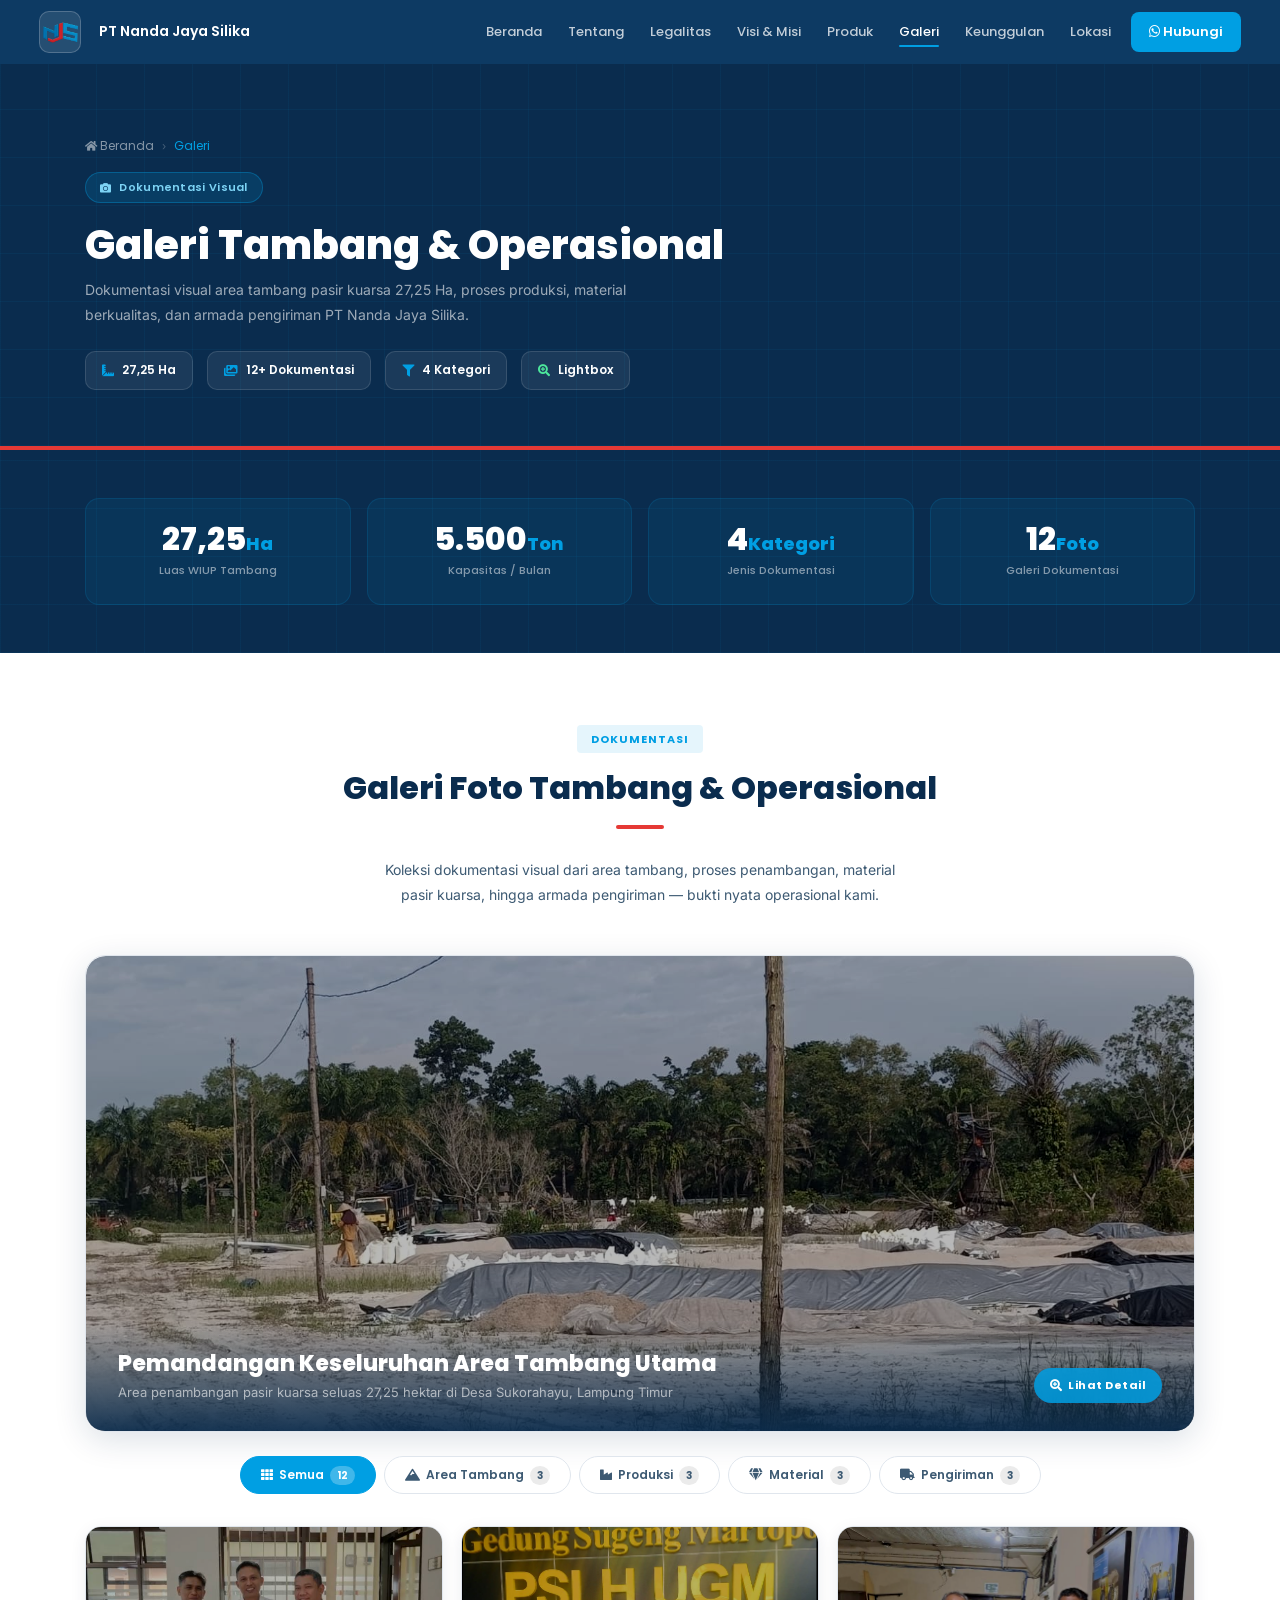
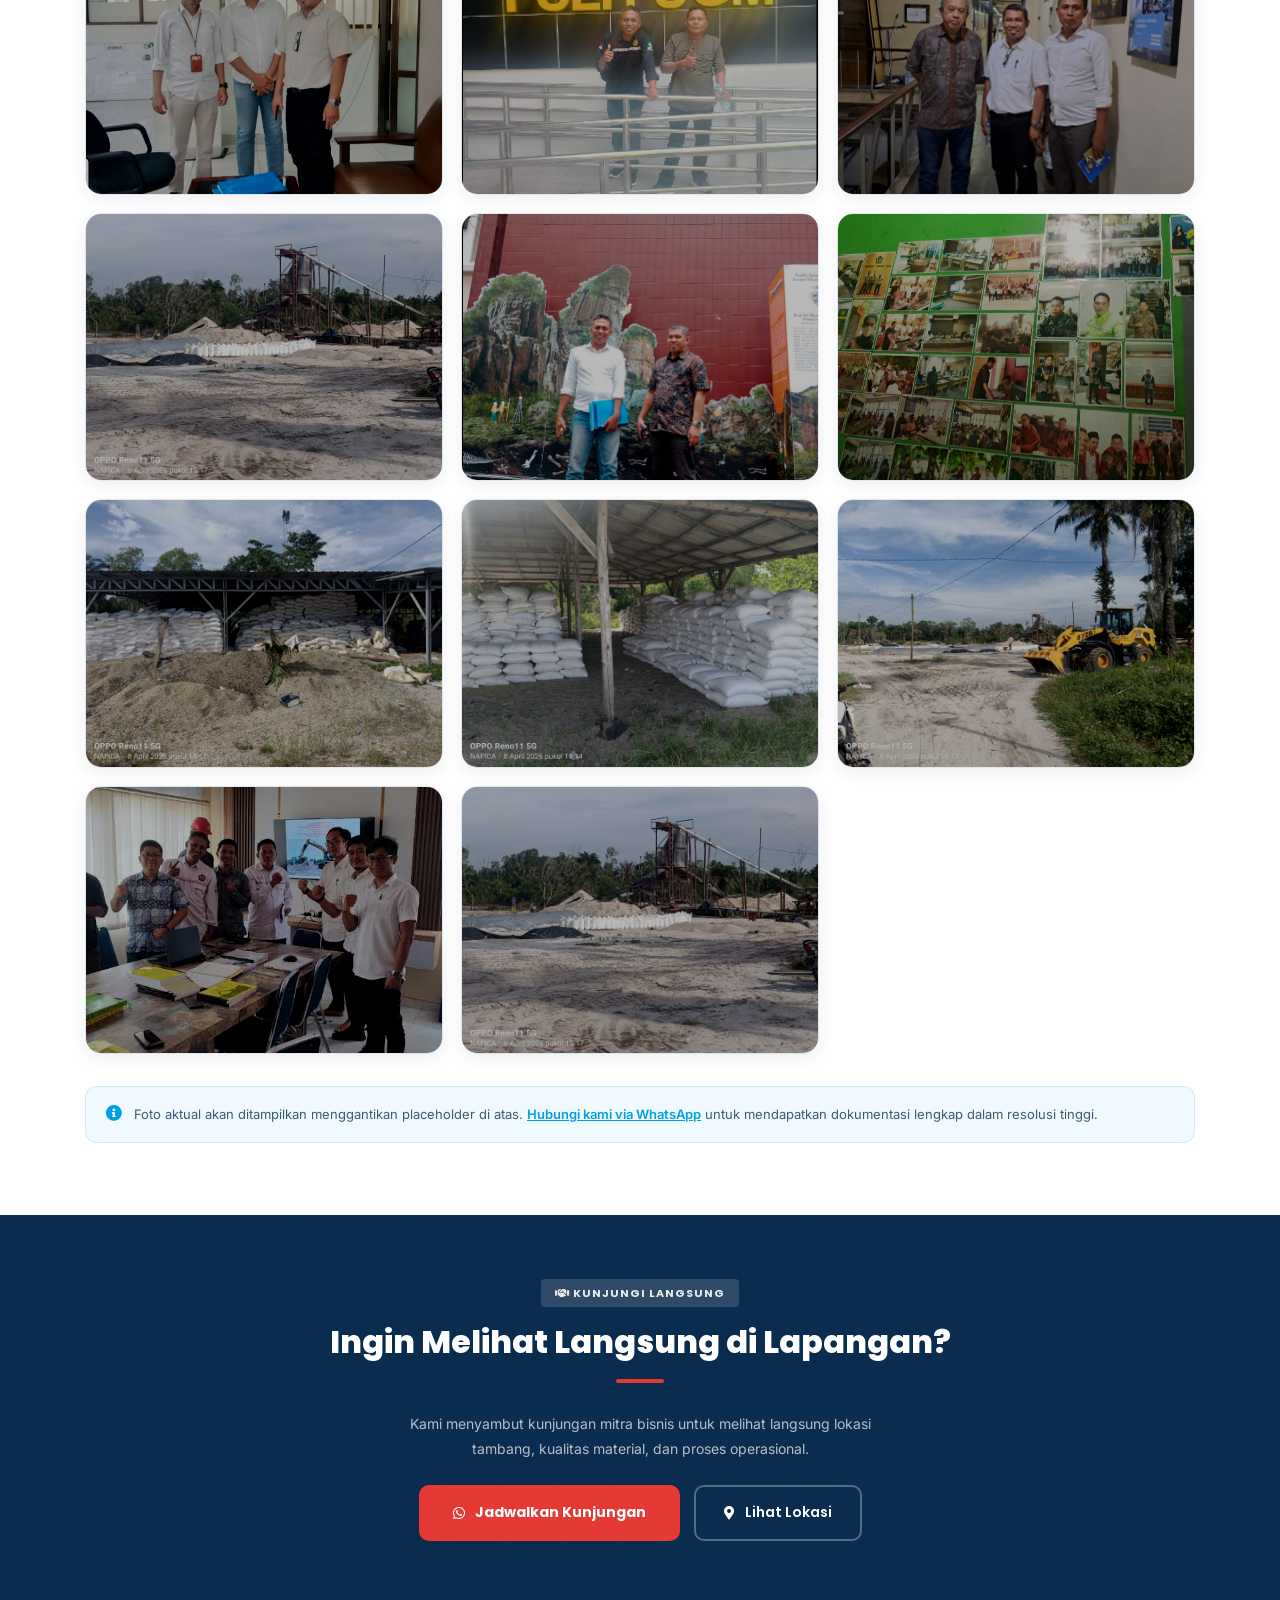
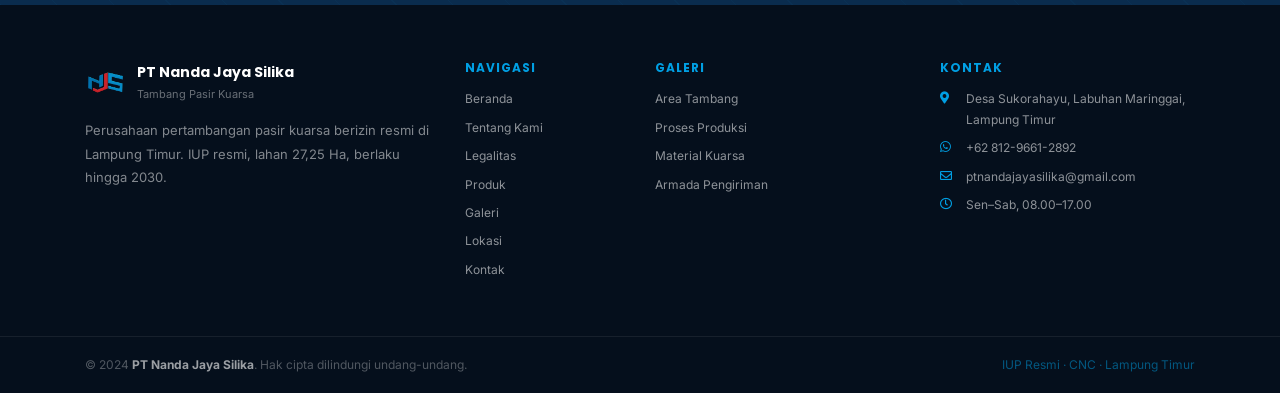
==== galeri.html @ aa5e80d2 "upload semua file website" ====
<!DOCTYPE html>
<html lang="id">
<head>
    <meta charset="utf-8">
    <title>Galeri – PT Nanda Jaya Silika</title>
    <meta name="viewport" content="width=device-width, initial-scale=1.0">
    <meta name="description" content="Galeri dokumentasi tambang pasir kuarsa PT Nanda Jaya Silika — area tambang, proses produksi, material, dan armada pengiriman di Lampung Timur.">
    <link rel="icon" href="img/logo PT Nanda Jaya Silika.jpeg" type="image/x-icon">
    <link href="https://fonts.googleapis.com/css2?family=Poppins:wght@300;400;500;600;700;800;900&family=Inter:wght@300;400;500&display=swap" rel="stylesheet">
    <link href="https://stackpath.bootstrapcdn.com/bootstrap/4.4.1/css/bootstrap.min.css" rel="stylesheet">
    <link href="https://cdnjs.cloudflare.com/ajax/libs/font-awesome/5.15.4/css/all.min.css" rel="stylesheet">
<style>
:root{
  --blue:#009FE3;--blue-dark:#0A2C4E;--blue-mid:#0D3A63;
  --red:#E53935;--red-dark:#C62828;--green:#12b886;
  --white:#FFF;--gray-light:#F5F7FA;--gray-mid:#E0E6ED;--gray-text:#3D5A73;
  --fh:'Poppins',sans-serif;--fb:'Inter',sans-serif;
  --tr:.3s ease;--ss:0 4px 16px rgba(10,44,78,.08);--sm:0 8px 32px rgba(10,44,78,.14)
}
*,*::before,*::after{box-sizing:border-box;margin:0;padding:0}
html{scroll-behavior:smooth}
body{font-family:var(--fb);font-size:15px;color:var(--blue-dark);background:var(--white);line-height:1.7;overflow-x:hidden}
h1,h2,h3,h4,h5,h6{font-family:var(--fh);font-weight:700;color:var(--blue-dark)}
a{text-decoration:none;color:inherit}
img{max-width:100%;display:block}
.red-stripe{height:4px;background:var(--red)}

@keyframes fadeUp  {from{opacity:0;transform:translateY(28px)}to{opacity:1;transform:translateY(0)}}
@keyframes fadeLeft{from{opacity:0;transform:translateX(-32px)}to{opacity:1;transform:translateX(0)}}
@keyframes fadeRight{from{opacity:0;transform:translateX(32px)}to{opacity:1;transform:translateX(0)}}
.anim-up{opacity:0}.anim-left{opacity:0}.anim-right{opacity:0}
.anim-up.visible{animation:fadeUp .7s ease forwards}
.anim-left.visible{animation:fadeLeft .7s ease forwards}
.anim-right.visible{animation:fadeRight .7s ease forwards}

/* ── NAVBAR ── */
.main-nav{background:var(--blue-mid);position:sticky;top:0;z-index:1000;transition:background var(--tr),box-shadow var(--tr)}
.main-nav.nav-scrolled{background:var(--blue-dark);box-shadow:0 4px 24px rgba(0,0,0,.25)}
.nav-inner{height:64px;padding:0 24px;display:flex;align-items:center;justify-content:space-between}
.nav-logo-compact{display:flex;align-items:center;gap:10px}
.nav-logo-container{width:42px;height:42px;display:flex;align-items:center;justify-content:center;background:rgba(255,255,255,.1);border-radius:10px;border:1px solid rgba(255,255,255,.2);overflow:hidden;flex-shrink:0}
.nav-logo-img{width:100%;height:100%;object-fit:contain}
.nav-brand-name{font-family:var(--fh);font-weight:600;font-size:14px;color:#fff;margin-left:8px}
.nav-menu{display:flex;align-items:center;gap:2px}
.nav-link-item{font-family:var(--fh);font-size:13px;font-weight:500;color:rgba(255,255,255,.75);padding:8px 12px;border-radius:6px;transition:color var(--tr);position:relative;white-space:nowrap}
.nav-link-item::after{content:'';position:absolute;bottom:4px;left:12px;right:12px;height:2px;background:var(--blue);border-radius:2px;transform:scaleX(0);transform-origin:left;transition:transform var(--tr)}
.nav-link-item:hover,.nav-link-item.active{color:#fff}
.nav-link-item:hover::after,.nav-link-item.active::after{transform:scaleX(1)}
.btn-nav-cta{font-family:var(--fh);font-size:13px;font-weight:600;color:#fff!important;background:var(--blue);padding:9px 18px;border-radius:8px;margin-left:6px;transition:background var(--tr);white-space:nowrap}
.btn-nav-cta:hover{background:var(--red);color:#fff!important}
.nav-toggler{display:flex;flex-direction:column;justify-content:center;gap:5px;width:40px;height:40px;background:transparent;border:none;cursor:pointer;padding:8px}
.nav-toggler span{display:block;width:100%;height:2px;background:#fff;border-radius:2px;transition:all var(--tr)}
.nav-toggler.open span:nth-child(1){transform:translateY(7px) rotate(45deg)}
.nav-toggler.open span:nth-child(2){opacity:0}
.nav-toggler.open span:nth-child(3){transform:translateY(-7px) rotate(-45deg)}
@media(max-width:991px){
  .nav-menu{position:fixed;top:64px;left:0;right:0;background:var(--blue-dark);flex-direction:column;align-items:stretch;padding:20px 24px 28px;gap:2px;transform:translateY(-110%);transition:transform .35s cubic-bezier(.4,0,.2,1);box-shadow:0 12px 40px rgba(0,0,0,.3);z-index:999;max-height:calc(100vh - 64px);overflow-y:auto}
  .nav-menu.is-open{transform:translateY(0)}
  .nav-link-item{padding:12px 16px;font-size:15px;color:rgba(255,255,255,.9);white-space:normal}
  .btn-nav-cta{margin:12px 0 0;text-align:center;padding:12px;font-size:15px;display:block}
  .nav-inner{padding:0 16px}
}

/* ── PAGE HERO ── */
.page-hero{background:var(--blue-dark);padding:72px 0 56px;position:relative;overflow:hidden}
.page-hero::before{content:'';position:absolute;inset:0;background-image:repeating-linear-gradient(0deg,rgba(0,159,227,.06) 0,rgba(0,159,227,.06) 1px,transparent 0,transparent 48px),repeating-linear-gradient(90deg,rgba(0,159,227,.06) 0,rgba(0,159,227,.06) 1px,transparent 0,transparent 48px)}
.page-hero-content{position:relative;z-index:2}
.breadcrumb-njs{display:flex;align-items:center;gap:8px;margin-bottom:16px;flex-wrap:wrap}
.breadcrumb-njs a{font-family:var(--fh);font-size:12px;color:rgba(255,255,255,.5);transition:color var(--tr)}
.breadcrumb-njs a:hover{color:var(--blue)}
.breadcrumb-njs span{color:rgba(255,255,255,.25);font-size:11px}
.breadcrumb-njs .current{font-family:var(--fh);font-size:12px;color:var(--blue)}
.page-hero-title{font-family:var(--fh);font-size:clamp(24px,4vw,40px);font-weight:800;color:#fff;margin-bottom:8px;line-height:1.2}
.page-hero-sub{font-size:14px;color:rgba(255,255,255,.6);max-width:560px;line-height:1.8}
.page-hero-badge{display:inline-flex;align-items:center;gap:8px;background:rgba(0,159,227,.15);border:1px solid rgba(0,159,227,.35);color:#7DD4F5;font-family:var(--fh);font-size:11px;font-weight:600;padding:5px 14px;border-radius:20px;margin-bottom:18px;letter-spacing:.3px}
.trust-row{display:flex;gap:14px;flex-wrap:wrap;margin-top:24px}
.trust-badge{display:inline-flex;align-items:center;gap:8px;background:rgba(255,255,255,.07);border:1px solid rgba(255,255,255,.12);padding:8px 16px;border-radius:10px;font-family:var(--fh);font-size:12px;font-weight:600;color:#fff}
.trust-badge i{color:var(--blue)}
.trust-badge .t-green{color:#4DE89C}

/* ── SECTION ── */
.sec{padding:72px 0}
.sec--gray{background:var(--gray-light)}
.sec--dark{background:var(--blue-dark)}
.sbadge{display:inline-block;background:rgba(0,159,227,.1);color:var(--blue);font-family:var(--fh);font-size:11px;font-weight:700;padding:5px 14px;border-radius:4px;letter-spacing:1px;text-transform:uppercase;margin-bottom:14px}
.sbadge--red{background:rgba(229,57,53,.1);color:var(--red)}
.sbadge--light{background:rgba(255,255,255,.15);color:rgba(255,255,255,.9)}
.stitle{font-size:clamp(20px,3.5vw,32px);font-weight:800;line-height:1.3;margin-bottom:4px}
.stitle--white{color:#fff}
.srule{width:48px;height:4px;background:var(--red);border-radius:2px;margin:16px 0 28px}
.srule--center{margin-left:auto;margin-right:auto}
.srule--blue{background:var(--blue)}
.stext{font-size:14px;color:var(--gray-text);line-height:1.8}
.stext--light{color:rgba(255,255,255,.7)}

/* ══════════════════════════════
   STATS BAR
   ══════════════════════════════ */
.gal-stat-bar{background:var(--blue-dark);padding:48px 0;position:relative;overflow:hidden}
.gal-stat-bar::before{content:'';position:absolute;inset:0;background-image:repeating-linear-gradient(0deg,rgba(0,159,227,.06) 0,rgba(0,159,227,.06) 1px,transparent 0,transparent 48px),repeating-linear-gradient(90deg,rgba(0,159,227,.06) 0,rgba(0,159,227,.06) 1px,transparent 0,transparent 48px)}
.gal-stat-grid{display:grid;grid-template-columns:repeat(4,1fr);gap:16px;position:relative;z-index:2}
.gal-stat{background:rgba(0,159,227,.08);border:1px solid rgba(0,159,227,.15);border-radius:14px;padding:24px 16px;text-align:center;transition:all var(--tr)}
.gal-stat:hover{background:rgba(0,159,227,.14);border-color:rgba(0,159,227,.3);transform:translateY(-2px)}
.gal-stat-val{font-family:var(--fh);font-size:clamp(22px,3vw,32px);font-weight:800;color:#fff;line-height:1}
.gal-stat-val span{font-size:clamp(14px,2vw,18px);color:var(--blue)}
.gal-stat-label{font-size:11px;color:rgba(255,255,255,.5);margin-top:6px;font-family:var(--fh);font-weight:500}

/* ══════════════════════════════
   FEATURED IMAGE
   ══════════════════════════════ */
.gal-featured{border-radius:20px;overflow:hidden;position:relative;box-shadow:var(--sm);border:1px solid var(--gray-mid);cursor:pointer;transition:all var(--tr)}
.gal-featured:hover{transform:translateY(-4px);box-shadow:0 12px 40px rgba(10,44,78,.2)}
.gal-featured-inner{width:100%;aspect-ratio:21/9;display:flex;flex-direction:column;align-items:center;justify-content:center;gap:12px;position:relative;background:linear-gradient(135deg,var(--blue-dark),var(--blue-mid))}
.gal-featured-inner::before{content:'';position:absolute;inset:0;background-image:repeating-linear-gradient(45deg,rgba(0,159,227,.04) 0,rgba(0,159,227,.04) 1px,transparent 0,transparent 28px)}
.gal-featured-inner i{font-size:56px;color:rgba(255,255,255,.12);position:relative;z-index:1}
.gal-featured-inner span{font-family:var(--fh);font-size:14px;font-weight:600;color:rgba(255,255,255,.3);text-transform:uppercase;letter-spacing:2px;position:relative;z-index:1}
.gal-featured-overlay{position:absolute;bottom:0;left:0;right:0;padding:28px 32px;background:linear-gradient(to top,rgba(10,44,78,.9),transparent);display:flex;align-items:flex-end;justify-content:space-between;z-index:2}
.gal-featured-text h3{font-family:var(--fh);font-size:clamp(16px,2.5vw,22px);font-weight:800;color:#fff;margin-bottom:4px}
.gal-featured-text p{font-size:13px;color:rgba(255,255,255,.6);margin:0}
.gal-featured-badge{display:inline-flex;align-items:center;gap:6px;background:rgba(0,159,227,.85);backdrop-filter:blur(8px);color:#fff;font-family:var(--fh);font-size:11px;font-weight:700;padding:8px 16px;border-radius:50px;letter-spacing:.5px;flex-shrink:0;white-space:nowrap}
.gal-featured-badge i{font-size:12px}

/* ══════════════════════════════
   GALLERY FILTER
   ══════════════════════════════ */
.gal-filter-bar{display:flex;justify-content:center;flex-wrap:wrap;gap:8px;margin-bottom:32px}
.gal-filter-btn{font-family:var(--fh);font-size:12px;font-weight:600;color:var(--gray-text);background:var(--white);border:1px solid var(--gray-mid);padding:8px 20px;border-radius:50px;cursor:pointer;transition:all var(--tr);display:inline-flex;align-items:center;gap:6px}
.gal-filter-btn:hover{color:var(--blue-dark);border-color:rgba(0,159,227,.3);background:rgba(0,159,227,.05)}
.gal-filter-btn.active{color:#fff;background:var(--blue);border-color:var(--blue)}
.gal-filter-btn .gal-count{font-size:10px;background:rgba(0,0,0,.08);padding:1px 7px;border-radius:20px;font-weight:700}
.gal-filter-btn.active .gal-count{background:rgba(255,255,255,.25)}

/* ══════════════════════════════
   GALLERY GRID
   ══════════════════════════════ */
.gal-grid{display:grid;grid-template-columns:repeat(3,1fr);gap:18px}
.gal-item{position:relative;border-radius:16px;overflow:hidden;cursor:pointer;border:1px solid var(--gray-mid);box-shadow:var(--ss);transition:all var(--tr);aspect-ratio:4/3}
.gal-item--tall{grid-row:span 2;aspect-ratio:auto}
.gal-item:hover{transform:translateY(-4px);box-shadow:var(--sm);border-color:transparent}
.gal-placeholder{width:100%;height:100%;display:flex;flex-direction:column;align-items:center;justify-content:center;gap:10px;transition:transform .5s ease}
.gal-placeholder i{font-size:32px;color:rgba(255,255,255,.2);transition:all var(--tr)}
.gal-placeholder span{font-family:var(--fh);font-size:11px;font-weight:600;color:rgba(255,255,255,.3);text-transform:uppercase;letter-spacing:1px;text-align:center;padding:0 14px}
.gal-overlay{position:absolute;inset:0;background:linear-gradient(to top,rgba(10,44,78,.9) 0%,rgba(10,44,78,.2) 50%,transparent 100%);display:flex;flex-direction:column;justify-content:flex-end;padding:20px;opacity:0;transition:opacity var(--tr)}
.gal-overlay-cat{display:inline-flex;align-items:center;gap:5px;font-family:var(--fh);font-size:10px;font-weight:700;text-transform:uppercase;letter-spacing:.5px;color:var(--blue);background:rgba(0,159,227,.15);padding:3px 10px;border-radius:20px;margin-bottom:8px;width:fit-content}
.gal-overlay h4{font-family:var(--fh);font-size:14px;font-weight:700;color:#fff;margin-bottom:3px;line-height:1.3}
.gal-overlay p{font-size:12px;color:rgba(255,255,255,.6);margin:0;line-height:1.5}
.gal-zoom{position:absolute;top:14px;right:14px;width:38px;height:38px;border-radius:50%;background:rgba(0,159,227,.8);display:flex;align-items:center;justify-content:center;color:#fff;font-size:13px;transform:scale(0);transition:transform .3s cubic-bezier(.4,0,.2,1)}
.gal-item:hover .gal-overlay{opacity:1}
.gal-item:hover .gal-zoom{transform:scale(1)}
.gal-item:hover .gal-placeholder{transform:scale(1.06)}
.gal-item:hover .gal-placeholder i{color:rgba(255,255,255,.35)}

/* Placeholder gradients */
.gp-1{background:linear-gradient(135deg,#0A3550,#164E6E)}
.gp-2{background:linear-gradient(135deg,#12374E,#1A5276)}
.gp-3{background:linear-gradient(135deg,#0E3350,#1C5570)}
.gp-4{background:linear-gradient(135deg,#0C2F48,#194A65)}
.gp-5{background:linear-gradient(135deg,#102A42,#1B4660)}
.gp-6{background:linear-gradient(135deg,#0A3550,#154060)}
.gp-7{background:linear-gradient(135deg,#0E2A40,#1A3858)}
.gp-8{background:linear-gradient(135deg,#102838,#1C3C54)}
.gp-9{background:linear-gradient(135deg,#0C2640,#183650)}
.gp-10{background:linear-gradient(135deg,#0D3048,#1A4862)}
.gp-11{background:linear-gradient(135deg,#0B2E45,#173F5C)}
.gp-12{background:linear-gradient(135deg,#0F3348,#1C4F6A)}

/* ══════════════════════════════
   INFO NOTE
   ══════════════════════════════ */
.gal-note{display:flex;align-items:flex-start;gap:12px;background:rgba(0,159,227,.06);border:1px solid rgba(0,159,227,.15);border-radius:12px;padding:16px 20px;margin-top:32px}
.gal-note i{color:var(--blue);margin-top:2px;font-size:16px;flex-shrink:0}
.gal-note p{margin:0;font-size:13px;color:var(--gray-text);line-height:1.7}
.gal-note a{color:var(--blue);font-weight:600;text-decoration:underline}

/* ══════════════════════════════
   LIGHTBOX
   ══════════════════════════════ */
.lb-overlay{position:fixed;inset:0;background:rgba(5,15,28,.96);z-index:10000;display:flex;align-items:center;justify-content:center;opacity:0;pointer-events:none;transition:opacity .3s ease;backdrop-filter:blur(4px)}
.lb-overlay.open{opacity:1;pointer-events:auto}
.lb-close{position:absolute;top:20px;right:24px;width:44px;height:44px;border-radius:12px;background:rgba(255,255,255,.08);border:1px solid rgba(255,255,255,.1);color:#fff;font-size:18px;cursor:pointer;transition:all var(--tr);display:flex;align-items:center;justify-content:center}
.lb-close:hover{background:rgba(229,57,53,.6);border-color:rgba(229,57,53,.4)}
.lb-card{text-align:center;max-width:560px;width:90vw;position:relative}
.lb-card-bg{width:100%;aspect-ratio:16/10;border-radius:16px;display:flex;flex-direction:column;align-items:center;justify-content:center;gap:10px;margin-bottom:24px;border:1px solid rgba(255,255,255,.08);overflow:hidden}
.lb-card-bg::before{content:'';position:absolute;inset:0;background-image:repeating-linear-gradient(45deg,rgba(0,159,227,.03) 0,rgba(0,159,227,.03) 1px,transparent 0,transparent 28px)}
.lb-card-bg i{font-size:52px;color:rgba(255,255,255,.15);position:relative;z-index:1}
.lb-card-bg span{font-family:var(--fh);font-size:13px;font-weight:600;color:rgba(255,255,255,.25);text-transform:uppercase;letter-spacing:1.5px;position:relative;z-index:1}
.lb-cat-badge{display:inline-flex;align-items:center;gap:5px;font-family:var(--fh);font-size:10px;font-weight:700;text-transform:uppercase;letter-spacing:.5px;color:var(--blue);background:rgba(0,159,227,.15);padding:4px 12px;border-radius:20px;margin-bottom:10px}
.lb-card h4{font-family:var(--fh);font-size:20px;font-weight:800;color:#fff;margin-bottom:6px}
.lb-card p{font-size:14px;color:rgba(255,255,255,.45);line-height:1.6}
.lb-counter{font-family:var(--fh);font-size:12px;color:rgba(255,255,255,.3);margin-top:16px;font-weight:500}
.lb-counter span{color:var(--blue);font-weight:700}
.lb-nav{position:absolute;top:50%;transform:translateY(-50%);width:48px;height:48px;border-radius:14px;background:rgba(255,255,255,.06);border:1px solid rgba(255,255,255,.08);color:#fff;font-size:16px;cursor:pointer;transition:all var(--tr);display:flex;align-items:center;justify-content:center}
.lb-nav:hover{background:rgba(0,159,227,.3);border-color:rgba(0,159,227,.4)}
.lb-prev{left:20px}
.lb-next{right:20px}

/* ══════════════════════════════
   CTA & FOOTER
   ══════════════════════════════ */
.cta-section{background:var(--blue-dark);padding:64px 0;position:relative;overflow:hidden}
.cta-section::before{content:'';position:absolute;inset:0;background-image:repeating-linear-gradient(45deg,rgba(0,159,227,.04) 0,rgba(0,159,227,.04) 1px,transparent 0,transparent 40px)}
.btn-cta-main{display:inline-flex;align-items:center;gap:10px;background:var(--red);color:#fff;font-family:var(--fh);font-weight:700;font-size:14px;padding:14px 32px;border-radius:10px;transition:all var(--tr);border:2px solid var(--red)}
.btn-cta-main:hover{background:var(--red-dark);border-color:var(--red-dark);color:#fff;transform:translateY(-2px);box-shadow:0 8px 28px rgba(229,57,53,.4)}
.btn-cta-outline{display:inline-flex;align-items:center;gap:10px;background:transparent;color:#fff;font-family:var(--fh);font-weight:600;font-size:14px;padding:13px 28px;border-radius:10px;border:2px solid rgba(255,255,255,.3);transition:all var(--tr)}
.btn-cta-outline:hover{border-color:#fff;background:rgba(255,255,255,.08);color:#fff}

.site-footer{background:#050F1C;padding:56px 0 0;color:rgba(255,255,255,.6)}
.footer-logo-img{width:40px;height:40px;object-fit:contain;flex-shrink:0}
.footer-brand-name{font-family:var(--fh);font-weight:700;font-size:14px;color:#fff}
.footer-brand-tag{font-size:11px;color:rgba(255,255,255,.4)}
.footer-about{font-size:13px;line-height:1.8;color:rgba(255,255,255,.5);margin-top:4px}
.footer-heading{font-family:var(--fh);font-size:12px;font-weight:700;color:var(--blue);text-transform:uppercase;letter-spacing:1px;margin-bottom:14px}
.footer-links{list-style:none;padding:0;display:flex;flex-direction:column;gap:8px}
.footer-links a,.footer-links li{font-size:12px;color:rgba(255,255,255,.55);transition:color var(--tr)}
.footer-links a:hover{color:var(--blue)}
.footer-links--contact li{display:flex;align-items:flex-start;gap:10px}
.footer-links--contact i{color:var(--blue);width:16px;flex-shrink:0;margin-top:3px}
.footer-bottom{margin-top:40px;padding:18px 0;border-top:1px solid rgba(255,255,255,.07)}
.footer-bottom p{margin:0;font-size:12px;color:rgba(255,255,255,.3)}
.footer-bottom strong{color:rgba(255,255,255,.6)}
.footer-bottom-right{color:rgba(0,159,227,.5)!important}

/* WA Float */
.wa-float{position:fixed;left:24px;bottom:32px;z-index:9998;display:flex;align-items:center;opacity:0;pointer-events:none;transform:translateY(16px);transition:opacity .4s ease,transform .4s ease}
.wa-float.visible{opacity:1;pointer-events:auto;transform:translateY(0)}
.wa-float-icon{width:52px;height:52px;border-radius:16px;background:#25D366;color:#fff;display:flex;align-items:center;justify-content:center;font-size:26px;flex-shrink:0;box-shadow:0 4px 20px rgba(37,211,102,.45);border:2px solid rgba(255,255,255,.2);position:relative;z-index:2;transition:transform .3s,box-shadow .3s,background .3s}
.wa-float-icon::before{content:'';position:absolute;inset:-4px;border-radius:20px;border:2px solid rgba(37,211,102,.4);animation:waPulse 2s ease-out infinite}
@keyframes waPulse{0%{transform:scale(1);opacity:.6}100%{transform:scale(1.25);opacity:0}}
.wa-float-tooltip{background:var(--blue-dark);color:#fff;font-family:var(--fh);font-size:12px;font-weight:600;padding:8px 14px;border-radius:0 10px 10px 0;white-space:nowrap;opacity:0;transform:translateX(-10px);pointer-events:none;transition:opacity .25s,transform .25s;border:1px solid rgba(255,255,255,.08);border-left:none;box-shadow:2px 4px 16px rgba(0,0,0,.2);margin-left:-2px;position:relative;z-index:1}
.wa-float:hover .wa-float-icon{transform:scale(1.06);background:#20BD5A}
.wa-float:hover .wa-float-tooltip{opacity:1;transform:translateX(0)}
.back-to-top{position:fixed;right:24px;bottom:32px;z-index:9999;width:46px;height:46px;border-radius:12px;background:var(--blue);color:#fff;display:flex;align-items:center;justify-content:center;font-size:16px;opacity:0;pointer-events:none;transition:all var(--tr);box-shadow:0 4px 16px rgba(0,159,227,.4)}
.back-to-top.visible{opacity:1;pointer-events:auto}
.back-to-top:hover{background:var(--red);color:#fff;transform:translateY(-3px)}

/* ── RESPONSIVE ── */
@media(max-width:991px){
  .gal-stat-grid{grid-template-columns:repeat(2,1fr)}
  .gal-grid{grid-template-columns:repeat(2,1fr)}
  .gal-item--tall{grid-row:span 1;aspect-ratio:4/3}
  .gal-featured-inner{aspect-ratio:16/9}
}
@media(max-width:767px){
  .sec{padding:48px 0}
  .page-hero{padding:48px 0 36px}
  .gal-stat-bar{padding:32px 0}
  .gal-stat-grid{grid-template-columns:1fr 1fr;gap:12px}
  .gal-stat-val{font-size:22px}
  .gal-grid{grid-template-columns:1fr 1fr;gap:14px}
  .gal-filter-btn{padding:7px 16px;font-size:11px}
  .gal-featured-overlay{flex-direction:column;align-items:flex-start;gap:10px;padding:20px}
  .footer-bottom .d-flex{flex-direction:column;text-align:center;gap:6px}
  .wa-float{left:16px;bottom:24px}
  .wa-float-icon{width:46px;height:46px;font-size:22px}
  .back-to-top{right:16px;bottom:24px;width:44px;height:44px}
  .btn-cta-main,.btn-cta-outline{width:100%;justify-content:center}
  .cta-btn-row{flex-direction:column;align-items:center!important}
  .lb-nav{width:40px;height:40px;font-size:14px}
  .lb-prev{left:10px}
  .lb-next{right:10px}
}
@media(max-width:480px){
  .gal-grid{grid-template-columns:1fr;gap:12px}
  .gal-item{aspect-ratio:16/10}
  .lb-card{width:95vw}
}
</style>
</head>
<body>

<!-- NAVBAR -->
<nav class="main-nav" id="mainNav">
    <div class="container-fluid">
        <div class="nav-inner">
            <a class="nav-logo-compact d-flex align-items-center" href="index.html">
                <div class="nav-logo-container">
                    <img src="img/pt-njs.png" alt="NJS" class="nav-logo-img">
                </div>
                <span class="nav-brand-name d-none d-lg-inline">PT Nanda Jaya Silika</span>
            </a>
            <button class="nav-toggler d-lg-none" id="navToggler" aria-label="Toggle menu">
                <span></span><span></span><span></span>
            </button>
            <div class="nav-menu" id="navMenu">
                <a href="index.html"       class="nav-link-item">Beranda</a>
                <a href="tentang.html"     class="nav-link-item">Tentang</a>
                <a href="legalitas.html"   class="nav-link-item">Legalitas</a>
                <a href="visi.html"        class="nav-link-item">Visi &amp; Misi</a>
                <a href="produk.html"      class="nav-link-item">Produk</a>
                <a href="galeri.html"      class="nav-link-item active">Galeri</a>
                <a href="keunggulan.html"  class="nav-link-item">Keunggulan</a>
                <a href="lokasi.html"      class="nav-link-item">Lokasi</a>
                <a href="kontak.html"      class="btn-nav-cta"><i class="fab fa-whatsapp"></i> Hubungi</a>
            </div>
        </div>
    </div>
</nav>

<!-- PAGE HERO -->
<section class="page-hero">
    <div class="container">
        <div class="page-hero-content">
            <div class="breadcrumb-njs anim-up">
                <a href="index.html"><i class="fas fa-home" style="font-size:11px"></i> Beranda</a>
                <span>›</span><span class="current">Galeri</span>
            </div>
            <div class="page-hero-badge anim-up" style="animation-delay:.05s">
                <i class="fas fa-camera"></i> Dokumentasi Visual
            </div>
            <h1 class="page-hero-title anim-up" style="animation-delay:.1s">Galeri Tambang &amp; Operasional</h1>
            <p class="page-hero-sub anim-up" style="animation-delay:.15s">Dokumentasi visual area tambang pasir kuarsa 27,25 Ha, proses produksi, material berkualitas, dan armada pengiriman PT Nanda Jaya Silika.</p>
            <div class="trust-row anim-up" style="animation-delay:.2s">
                <div class="trust-badge"><i class="fas fa-ruler-combined"></i> 27,25 Ha</div>
                <div class="trust-badge"><i class="fas fa-images"></i> 12+ Dokumentasi</div>
                <div class="trust-badge"><i class="fas fa-filter"></i> 4 Kategori</div>
                <div class="trust-badge"><i class="fas fa-search-plus t-green"></i> Lightbox</div>
            </div>
        </div>
    </div>
</section>
<div class="red-stripe"></div>

<!-- ══════════════════════════
     STATS BAR
     ══════════════════════════ -->
<div class="gal-stat-bar">
    <div class="container">
        <div class="gal-stat-grid">
            <div class="gal-stat anim-up">
                <div class="gal-stat-val">27,25<span>Ha</span></div>
                <div class="gal-stat-label">Luas WIUP Tambang</div>
            </div>
            <div class="gal-stat anim-up" style="animation-delay:.08s">
                <div class="gal-stat-val">5.500<span>Ton</span></div>
                <div class="gal-stat-label">Kapasitas / Bulan</div>
            </div>
            <div class="gal-stat anim-up" style="animation-delay:.16s">
                <div class="gal-stat-val">4<span>Kategori</span></div>
                <div class="gal-stat-label">Jenis Dokumentasi</div>
            </div>
            <div class="gal-stat anim-up" style="animation-delay:.24s">
                <div class="gal-stat-val">12<span>Foto</span></div>
                <div class="gal-stat-label">Galeri Dokumentasi</div>
            </div>
        </div>
    </div>
</div>

<!-- ══════════════════════════
     FEATURED IMAGE
     ══════════════════════════ -->
<section class="sec" id="galeri">
    <div class="container">
        <div class="text-center mb-5 anim-up">
            <div class="sbadge">Dokumentasi</div>
            <h2 class="stitle">Galeri Foto Tambang &amp; Operasional</h2>
            <div class="srule srule--center"></div>
            <p class="stext mx-auto" style="max-width:540px">Koleksi dokumentasi visual dari area tambang, proses penambangan, material pasir kuarsa, hingga armada pengiriman — bukti nyata operasional kami.</p>
        </div>

        <!-- Featured hero image -->
        <div class="gal-featured anim-up mb-4" data-cat="tambang" data-idx="0">
            <img src="img/produk4.jpeg" alt="Pemandangan Area Tambang" style="width:100%;aspect-ratio:21/9;object-fit:cover;filter:brightness(0.7) contrast(1.1) drop-shadow(0 8px 32px rgba(10,44,78,0.18));border-radius:20px 20px 0 0;">
            <div class="gal-featured-overlay">
                <div class="gal-featured-text">
                    <h3>Pemandangan Keseluruhan Area Tambang Utama</h3>
                    <p>Area penambangan pasir kuarsa seluas 27,25 hektar di Desa Sukorahayu, Lampung Timur</p>
                </div>
                <div class="gal-featured-badge"><i class="fas fa-search-plus"></i> Lihat Detail</div>
            </div>
        </div>

        <!-- Filter bar -->
        <div class="gal-filter-bar anim-up">
            <button class="gal-filter-btn active" data-filter="all"><i class="fas fa-th"></i> Semua <span class="gal-count">12</span></button>
            <button class="gal-filter-btn" data-filter="tambang"><i class="fas fa-mountain"></i> Area Tambang <span class="gal-count">3</span></button>
            <button class="gal-filter-btn" data-filter="produksi"><i class="fas fa-industry"></i> Produksi <span class="gal-count">3</span></button>
            <button class="gal-filter-btn" data-filter="material"><i class="fas fa-gem"></i> Material <span class="gal-count">3</span></button>
            <button class="gal-filter-btn" data-filter="pengiriman"><i class="fas fa-truck"></i> Pengiriman <span class="gal-count">3</span></button>
        </div>

        <!-- Gallery grid -->
        <div class="gal-grid anim-up" id="galGrid">
            <!-- 1 - Area Tambang (tall) -->
          
            <!-- 2 - Produksi -->
            <div class="gal-item" data-cat="produksi" data-idx="2">
              <img src="img/galeri2.png" alt="Proses Crushing" style="width:100%;height:100%;object-fit:cover;filter:brightness(0.7) contrast(1.1) drop-shadow(0 6px 24px rgba(10,44,78,0.14));">
              <div class="gal-overlay">
                <div class="gal-zoom"><i class="fas fa-search-plus"></i></div>
                <div class="gal-overlay-cat"><i class="fas fa-industry"></i> Produksi</div>
                <h4>Proses Crushing</h4>
                <p>Pemecahan material pasir kuarsa</p>
              </div>
            </div>
            <!-- 3 - Material -->
            <div class="gal-item" data-cat="material" data-idx="3">
              <img src="img/galeri3.png" alt="Pasir Kuarsa Mentah" style="width:100%;height:100%;object-fit:cover;filter:brightness(0.7) contrast(1.1) drop-shadow(0 6px 24px rgba(10,44,78,0.14));">
              <div class="gal-overlay">
                <div class="gal-zoom"><i class="fas fa-search-plus"></i></div>
                <div class="gal-overlay-cat"><i class="fas fa-gem"></i> Material</div>
                <h4>Pasir Kuarsa Mentah</h4>
                <p>Material hasil tambang sebelum proses</p>
              </div>
            </div>
            <!-- 4 - Pengiriman -->
            <div class="gal-item" data-cat="pengiriman" data-idx="4">
              <img src="img/galeri4.png" alt="Armada Dump Truck" style="width:100%;height:100%;object-fit:cover;filter:brightness(0.7) contrast(1.1) drop-shadow(0 6px 24px rgba(10,44,78,0.14));">
              <div class="gal-overlay">
                <div class="gal-zoom"><i class="fas fa-search-plus"></i></div>
                <div class="gal-overlay-cat"><i class="fas fa-truck"></i> Pengiriman</div>
                <h4>Armada Dump Truck</h4>
                <p>Kendaraan pengiriman material internal</p>
              </div>
            </div>
            <!-- 5 - Produksi -->
            <div class="gal-item" data-cat="produksi" data-idx="5">
              <img src="img/produk6.jpeg" alt="Proses Screening" style="width:100%;height:100%;object-fit:cover;filter:brightness(0.7) contrast(1.1) drop-shadow(0 6px 24px rgba(10,44,78,0.14));">
              <div class="gal-overlay">
                <div class="gal-zoom"><i class="fas fa-search-plus"></i></div>
                <div class="gal-overlay-cat"><i class="fas fa-industry"></i> Produksi</div>
                <h4>Proses Screening</h4>
                <p>Ayakan material sesuai ukuran mesh</p>
              </div>
            </div>
            <!-- 6 - Material -->
            <div class="gal-item" data-cat="material" data-idx="6">
              <img src="img/galeri6.png" alt="Multi Grade Siap Kirim" style="width:100%;height:100%;object-fit:cover;filter:brightness(0.7) contrast(1.1) drop-shadow(0 6px 24px rgba(10,44,78,0.14));">
              <div class="gal-overlay">
                <div class="gal-zoom"><i class="fas fa-search-plus"></i></div>
                <div class="gal-overlay-cat"><i class="fas fa-gem"></i> Material</div>
                <h4>Multi Grade Siap Kirim</h4>
                <p>Berbagai grade mesh 4–200</p>
              </div>
            </div>
            <!-- 7 - Pengiriman -->
            <div class="gal-item" data-cat="pengiriman" data-idx="7">
              <img src="img/galeri7.png" alt="Loading Material" style="width:100%;height:100%;object-fit:cover;filter:brightness(0.7) contrast(1.1) drop-shadow(0 6px 24px rgba(10,44,78,0.14));">
              <div class="gal-overlay">
                <div class="gal-zoom"><i class="fas fa-search-plus"></i></div>
                <div class="gal-overlay-cat"><i class="fas fa-truck"></i> Pengiriman</div>
                <h4>Loading Material</h4>
                <p>Proses pemuatan ke kendaraan</p>
              </div>
            </div>
            <!-- 8 - Area Tambang -->
            <div class="gal-item" data-cat="tambang" data-idx="8">
              <img src="img/produk2.jpeg" alt="Tim Lapangan" style="width:100%;height:100%;object-fit:cover;filter:brightness(0.7) contrast(1.1) drop-shadow(0 6px 24px rgba(10,44,78,0.14));">
              <div class="gal-overlay">
                <div class="gal-zoom"><i class="fas fa-search-plus"></i></div>
                <div class="gal-overlay-cat"><i class="fas fa-mountain"></i> Area Tambang</div>
                <h4>Tim Lapangan</h4>
                <p>Tenaga kerja profesional berpengalaman</p>
              </div>
            </div>
            <!-- 9 - Material -->
            <div class="gal-item" data-cat="tambang" data-idx="9">
              <img src="img/produk1.jpeg" alt="Sampel QC Lab" style="width:100%;height:100%;object-fit:cover;filter:brightness(0.7) contrast(1.1) drop-shadow(0 6px 24px rgba(10,44,78,0.14));">
              <div class="gal-overlay">
                <div class="gal-zoom"><i class="fas fa-search-plus"></i></div>
                <div class="gal-overlay-cat"><i class="fas fa-gem"></i> Material</div>
                <h4>Sampel QC Lab SUCOFINDO</h4>
                <p>Pengambilan sampel untuk uji analisis</p>
              </div>
            </div>
            <!-- 10 - Produksi -->
            <div class="gal-item" data-cat="produksi" data-idx="10">
              <img src="img/produk5.jpeg" alt="Alat Berat Operasi" style="width:100%;height:100%;object-fit:cover;filter:brightness(0.7) contrast(1.1) drop-shadow(0 6px 24px rgba(10,44,78,0.14));">
              <div class="gal-overlay">
                <div class="gal-zoom"><i class="fas fa-search-plus"></i></div>
                <div class="gal-overlay-cat"><i class="fas fa-industry"></i> Produksi</div>
                <h4>Alat Berat Operasi</h4>
                <p>Excavator & loader di area tambang</p>
              </div>
            </div>
            <!-- 11 - Pengiriman -->
            <div class="gal-item" data-cat="pengiriman" data-idx="11">
              <img src="img/produk7.jpeg" alt="Akses Jalan Tambang" style="width:100%;height:100%;object-fit:cover;filter:brightness(0.7) contrast(1.1) drop-shadow(0 6px 24px rgba(10,44,78,0.14));">
              <div class="gal-overlay">
                <div class="gal-zoom"><i class="fas fa-search-plus"></i></div>
                <div class="gal-overlay-cat"><i class="fas fa-truck"></i> Pengiriman</div>
                <h4>Akses Jalan Tambang</h4>
                <p>Jalan keras untuk truk besar</p>
              </div>
            </div>
            <!-- 12 - Area Tambang -->
            <div class="gal-item" data-cat="tambang" data-idx="12">
              <img src="img/produk6.jpeg" alt="Pemandangan Pesisir Timur" style="width:100%;height:100%;object-fit:cover;filter:brightness(0.7) contrast(1.1) drop-shadow(0 6px 24px rgba(10,44,78,0.14));">
              <div class="gal-overlay">
                <div class="gal-zoom"><i class="fas fa-search-plus"></i></div>
                <div class="gal-overlay-cat"><i class="fas fa-mountain"></i> Area Tambang</div>
                <h4>Pesisir Timur Lampung</h4>
                <p>Lokasi strategis dekat jalur laut</p>
              </div>
            </div>
        </div>

        <!-- Info note -->
        <div class="gal-note anim-up">
            <i class="fas fa-info-circle"></i>
            <p>Foto aktual akan ditampilkan menggantikan placeholder di atas. <a href="https://wa.me/6281296612892?text=Halo%2C%20saya%20ingin%20meminta%20dokumentasi%20foto%20lengkap%20tambang%20PT%20Nanda%20Jaya%20Silika." target="_blank">Hubungi kami via WhatsApp</a> untuk mendapatkan dokumentasi lengkap dalam resolusi tinggi.</p>
        </div>
    </div>
</section>

<!-- CTA -->
<section class="cta-section">
    <div class="container text-center position-relative" style="z-index:2">
        <div class="sbadge sbadge--light anim-up"><i class="fas fa-handshake"></i> Kunjungi Langsung</div>
        <h2 class="stitle stitle--white anim-up" style="animation-delay:.05s">Ingin Melihat Langsung di Lapangan?</h2>
        <div class="srule srule--center anim-up" style="animation-delay:.1s"></div>
        <p class="stext stext--light mx-auto mb-4 anim-up" style="max-width:480px;animation-delay:.15s">Kami menyambut kunjungan mitra bisnis untuk melihat langsung lokasi tambang, kualitas material, dan proses operasional.</p>
        <div class="d-flex justify-content-center flex-wrap cta-btn-row anim-up" style="gap:14px;animation-delay:.2s">
            <a href="https://wa.me/6281296612892?text=Halo%2C%20saya%20ingin%20melakukan%20kunjungan%20ke%20lokasi%20tambang%20PT%20Nanda%20Jaya%20Silika." target="_blank" class="btn-cta-main"><i class="fab fa-whatsapp"></i> Jadwalkan Kunjungan</a>
            <a href="lokasi.html" class="btn-cta-outline"><i class="fas fa-map-marker-alt"></i> Lihat Lokasi</a>
        </div>
    </div>
</section>

<!-- FOOTER -->
<footer class="site-footer">
    <div class="container">
        <div class="row">
            <div class="col-lg-4 mb-4 mb-lg-0">
                <div class="d-flex align-items-center mb-3" style="gap:12px">
                    <img src="img/pt-njs.png" alt="NJS" class="footer-logo-img">
                    <div><div class="footer-brand-name">PT Nanda Jaya Silika</div><div class="footer-brand-tag">Tambang Pasir Kuarsa</div></div>
                </div>
                <p class="footer-about">Perusahaan pertambangan pasir kuarsa berizin resmi di Lampung Timur. IUP resmi, lahan 27,25 Ha, berlaku hingga 2030.</p>
            </div>
            <div class="col-6 col-lg-2 mb-4 mb-lg-0">
                <h5 class="footer-heading">Navigasi</h5>
                <ul class="footer-links">
                    <li><a href="index.html">Beranda</a></li>
                    <li><a href="tentang.html">Tentang Kami</a></li>
                    <li><a href="legalitas.html">Legalitas</a></li>
                    <li><a href="produk.html">Produk</a></li>
                    <li><a href="galeri.html">Galeri</a></li>
                    <li><a href="lokasi.html">Lokasi</a></li>
                    <li><a href="kontak.html">Kontak</a></li>
                </ul>
            </div>
            <div class="col-6 col-lg-3 mb-4 mb-lg-0">
                <h5 class="footer-heading">Galeri</h5>
                <ul class="footer-links">
                    <li><a href="#galeri">Area Tambang</a></li>
                    <li><a href="#galeri">Proses Produksi</a></li>
                    <li><a href="#galeri">Material Kuarsa</a></li>
                    <li><a href="#galeri">Armada Pengiriman</a></li>
                </ul>
            </div>
            <div class="col-lg-3">
                <h5 class="footer-heading">Kontak</h5>
                <ul class="footer-links footer-links--contact">
                    <li><i class="fas fa-map-marker-alt"></i> Desa Sukorahayu, Labuhan Maringgai, Lampung Timur</li>
                    <li><i class="fab fa-whatsapp"></i> +62 812-9661-2892</li>
                    <li><i class="far fa-envelope"></i> ptnandajayasilika@gmail.com</li>
                    <li><i class="far fa-clock"></i> Sen–Sab, 08.00–17.00</li>
                </ul>
            </div>
        </div>
    </div>
    <div class="footer-bottom">
        <div class="container d-flex flex-wrap justify-content-between align-items-center">
            <p>&copy; 2024 <strong>PT Nanda Jaya Silika</strong>. Hak cipta dilindungi undang-undang.</p>
            <p class="footer-bottom-right">IUP Resmi · CNC · Lampung Timur</p>
        </div>
    </div>
</footer>

<!-- LIGHTBOX -->
<div class="lb-overlay" id="lbOverlay">
    <button class="lb-close" id="lbClose" aria-label="Tutup"><i class="fas fa-times"></i></button>
    <button class="lb-nav lb-prev" id="lbPrev" aria-label="Sebelumnya"><i class="fas fa-chevron-left"></i></button>
    <button class="lb-nav lb-next" id="lbNext" aria-label="Selanjutnya"><i class="fas fa-chevron-right"></i></button>
    <div class="lb-card">
        <div class="lb-card-bg" id="lbBg">
            <i class="fas fa-mountain"></i>
            <span>Placeholder</span>
        </div>
        <div class="lb-cat-badge" id="lbCat"><i class="fas fa-mountain"></i> Kategori</div>
        <h4 id="lbTitle">Judul</h4>
        <p id="lbDesc">Deskripsi</p>
        <div class="lb-counter" id="lbCounter"><span>1</span> / 12</div>
    </div>
</div>

<!-- FLOATING -->
<a href="https://wa.me/6281296612892" target="_blank" class="wa-float" id="waFloat" aria-label="WhatsApp">
    <span class="wa-float-icon"><i class="fab fa-whatsapp"></i></span>
    <span class="wa-float-tooltip">Hubungi Kami</span>
</a>
<a href="#" class="back-to-top" id="backToTop"><i class="fas fa-chevron-up"></i></a>

<script src="https://code.jquery.com/jquery-3.6.0.min.js"></script>
<script src="https://stackpath.bootstrapcdn.com/bootstrap/4.4.1/js/bootstrap.bundle.min.js"></script>
<script>
(function(){
  "use strict";

  /* === Data galeri === */
  var galData = [
    { cat:'tambang', icon:'fas fa-mountain', label:'Area Tambang Utama', title:'Pemandangan Keseluruhan Area Tambang Utama', desc:'Area penambangan pasir kuarsa seluas 27,25 hektar di Desa Sukorahayu, Lampung Timur', gp:'gp-1' },
    { cat:'tambang', icon:'fas fa-map-marked-alt', label:'Batas Konsesi WIUP', title:'Batas Konsesi WIUP', desc:'Titik patok batas area IUP resmi 27,25 Ha', gp:'gp-1' },
    { cat:'produksi', icon:'fas fa-industry', label:'Proses Crushing', title:'Proses Crushing', desc:'Pemecahan material pasir kuarsa', gp:'gp-2' },
    { cat:'material', icon:'fas fa-gem', label:'Pasir Kuarsa Mentah', title:'Pasir Kuarsa Mentah', desc:'Material hasil tambang sebelum proses', gp:'gp-3' },
    { cat:'pengiriman', icon:'fas fa-truck', label:'Armada Dump Truck', title:'Armada Dump Truck', desc:'Kendaraan pengiriman material internal', gp:'gp-4' },
    { cat:'produksi', icon:'fas fa-filter', label:'Proses Screening', title:'Proses Screening', desc:'Ayakan material sesuai ukuran mesh', gp:'gp-5' },
    { cat:'material', icon:'fas fa-cubes', label:'Multi Grade Siap Kirim', title:'Multi Grade Siap Kirim', desc:'Berbagai grade mesh 4–200', gp:'gp-6' },
    { cat:'pengiriman', icon:'fas fa-shipping-fast', label:'Loading Material', title:'Loading Material', desc:'Proses pemuatan ke kendaraan', gp:'gp-7' },
    { cat:'tambang', icon:'fas fa-hard-hat', label:'Tim Lapangan', title:'Tim Lapangan', desc:'Tenaga kerja profesional berpengalaman', gp:'gp-8' },
    { cat:'material', icon:'fas fa-flask', label:'Sampel QC Lab', title:'Sampel QC Lab SUCOFINDO', desc:'Pengambilan sampel untuk uji analisis', gp:'gp-9' },
    { cat:'produksi', icon:'fas fa-conveyor-belt', label:'Alat Berat Operasi', title:'Alat Berat Operasi', desc:'Excavator & loader di area tambang', gp:'gp-10' },
    { cat:'pengiriman', icon:'fas fa-road', label:'Akses Jalan Tambang', title:'Akses Jalan Tambang', desc:'Jalan keras untuk truk besar', gp:'gp-11' },
    { cat:'tambang', icon:'fas fa-sun', label:'Pesisir Timur', title:'Pesisir Timur Lampung', desc:'Lokasi strategis dekat jalur laut', gp:'gp-12' }
  ];

  var catLabels = { tambang:'Area Tambang', produksi:'Proses Produksi', material:'Material', pengiriman:'Pengiriman' };
  var catIcons = { tambang:'fas fa-mountain', produksi:'fas fa-industry', material:'fas fa-gem', pengiriman:'fas fa-truck' };

  /* === NAVBAR === */
  var nav = document.getElementById('mainNav');
  var tog = document.getElementById('navToggler');
  var menu = document.getElementById('navMenu');

  window.addEventListener('scroll', function(){
    var s = window.scrollY;
    nav.classList.toggle('nav-scrolled', s > 80);
    if(btt) btt.classList.toggle('visible', s > 300);
    if(waF) waF.classList.toggle('visible', s > 200);
  }, { passive: true });

  if(tog && menu){
    tog.addEventListener('click', function(){
      menu.classList.toggle('is-open');
      tog.classList.toggle('open');
    });
    menu.querySelectorAll('a').forEach(function(l){
      l.addEventListener('click', function(){
        menu.classList.remove('is-open');
        tog.classList.remove('open');
      });
    });
  }

  /* === SCROLL REVEAL === */
  var obs = new IntersectionObserver(function(en){
    en.forEach(function(e){
      if(e.isIntersecting){ e.target.classList.add('visible'); obs.unobserve(e.target); }
    });
  }, {threshold:.1, rootMargin:'0px 0px -30px 0px'});
  document.querySelectorAll('.anim-up,.anim-left,.anim-right').forEach(function(el){ obs.observe(el); });

  /* Hero immediate */
  document.querySelectorAll('.page-hero-content .anim-up').forEach(function(el,i){
    setTimeout(function(){ el.classList.add('visible'); }, i * 100);
  });

  /* === GALLERY FILTER === */
  var filterBtns = document.querySelectorAll('.gal-filter-btn');
  var galItems = document.querySelectorAll('.gal-item');
  var featuredEl = document.querySelector('.gal-featured');

  filterBtns.forEach(function(btn){
    btn.addEventListener('click', function(){
      filterBtns.forEach(function(b){ b.classList.remove('active'); });
      btn.classList.add('active');
      var filter = btn.dataset.filter;

      /* Show/hide featured */
      if(featuredEl){
        var fMatch = (filter === 'all' || featuredEl.dataset.cat === filter);
        featuredEl.style.display = fMatch ? '' : 'none';
      }

      galItems.forEach(function(item){
        var match = (filter === 'all' || item.dataset.cat === filter);
        if(match){
          item.style.display = '';
          item.style.opacity = '0';
          item.style.transform = 'translateY(16px)';
          requestAnimationFrame(function(){
            requestAnimationFrame(function(){
              item.style.transition = 'opacity .4s ease, transform .4s ease';
              item.style.opacity = '1';
              item.style.transform = 'translateY(0)';
            });
          });
        } else {
          item.style.display = 'none';
        }
      });
    });
  });

  /* === LIGHTBOX === */
  var overlay = document.getElementById('lbOverlay');
  var lbBg = document.getElementById('lbBg');
  var lbCat = document.getElementById('lbCat');
  var lbTitle = document.getElementById('lbTitle');
  var lbDesc = document.getElementById('lbDesc');
  var lbCounter = document.getElementById('lbCounter');
  var lbIdx = 0;

  function getVisibleData(){
    var activeFilter = document.querySelector('.gal-filter-btn.active');
    var f = activeFilter ? activeFilter.dataset.filter : 'all';
    var arr = [];
    galData.forEach(function(d){
      if(f === 'all' || d.cat === f) arr.push(d);
    });
    return arr;
  }

  function showLB(){
    var vis = getVisibleData();
    if(!vis.length) return;
    var d = vis[lbIdx];
    if(!d) return;

    lbBg.className = 'lb-card-bg ' + d.gp;
    lbBg.querySelector('i').className = d.icon;
    lbBg.querySelector('span').textContent = d.label;
    lbCat.innerHTML = '<i class="' + catIcons[d.cat] + '"></i> ' + catLabels[d.cat];
    lbTitle.textContent = d.title;
    lbDesc.textContent = d.desc;
    lbCounter.innerHTML = '<span>' + (lbIdx + 1) + '</span> / ' + vis.length;
  }

  function openLB(idx){
    var vis = getVisibleData();
    lbIdx = idx || 0;
    showLB();
    overlay.classList.add('open');
    document.body.style.overflow = 'hidden';
  }

  function closeLB(){
    overlay.classList.remove('open');
    document.body.style.overflow = '';
  }

  function prevLB(){
    var vis = getVisibleData();
    lbIdx = (lbIdx - 1 + vis.length) % vis.length;
    showLB();
  }

  function nextLB(){
    var vis = getVisibleData();
    lbIdx = (lbIdx + 1) % vis.length;
    showLB();
  }

  document.getElementById('lbClose').addEventListener('click', closeLB);
  document.getElementById('lbPrev').addEventListener('click', prevLB);
  document.getElementById('lbNext').addEventListener('click', nextLB);

  overlay.addEventListener('click', function(e){
    if(e.target === overlay) closeLB();
  });

  document.addEventListener('keydown', function(e){
    if(!overlay.classList.contains('open')) return;
    if(e.key === 'Escape') closeLB();
    if(e.key === 'ArrowLeft') prevLB();
    if(e.key === 'ArrowRight') nextLB();
  });

  /* Featured click */
  if(featuredEl){
    featuredEl.addEventListener('click', function(){
      openLB(0);
    });
  }

  /* Grid items click */
  galItems.forEach(function(item){
    item.addEventListener('click', function(){
      var vis = getVisibleData();
      var itemIdx = parseInt(item.dataset.idx);
      for(var i = 0; i < vis.length; i++){
        if(galData.indexOf(vis[i]) === itemIdx){
          openLB(i);
          return;
        }
      }
      openLB(0);
    });
  });

  /* === BACK TO TOP === */
  var btt = document.getElementById('backToTop');
  var waF = document.getElementById('waFloat');

  if(btt) btt.addEventListener('click', function(e){
    e.preventDefault();
    window.scrollTo({top:0, behavior:'smooth'});
  });

  /* === SMOOTH SCROLL === */
  document.querySelectorAll('a[href^="#"]').forEach(function(link){
    link.addEventListener('click', function(e){
      var href = this.getAttribute('href');
      if(href === '#') return;
      var target = document.querySelector(href);
      if(!target) return;
      e.preventDefault();
      var navH = nav ? nav.offsetHeight : 64;
      window.scrollTo({ top: target.getBoundingClientRect().top + window.pageYOffset - navH - 16, behavior: 'smooth' });
    });
  });
})();
</script>
</body>
</html>
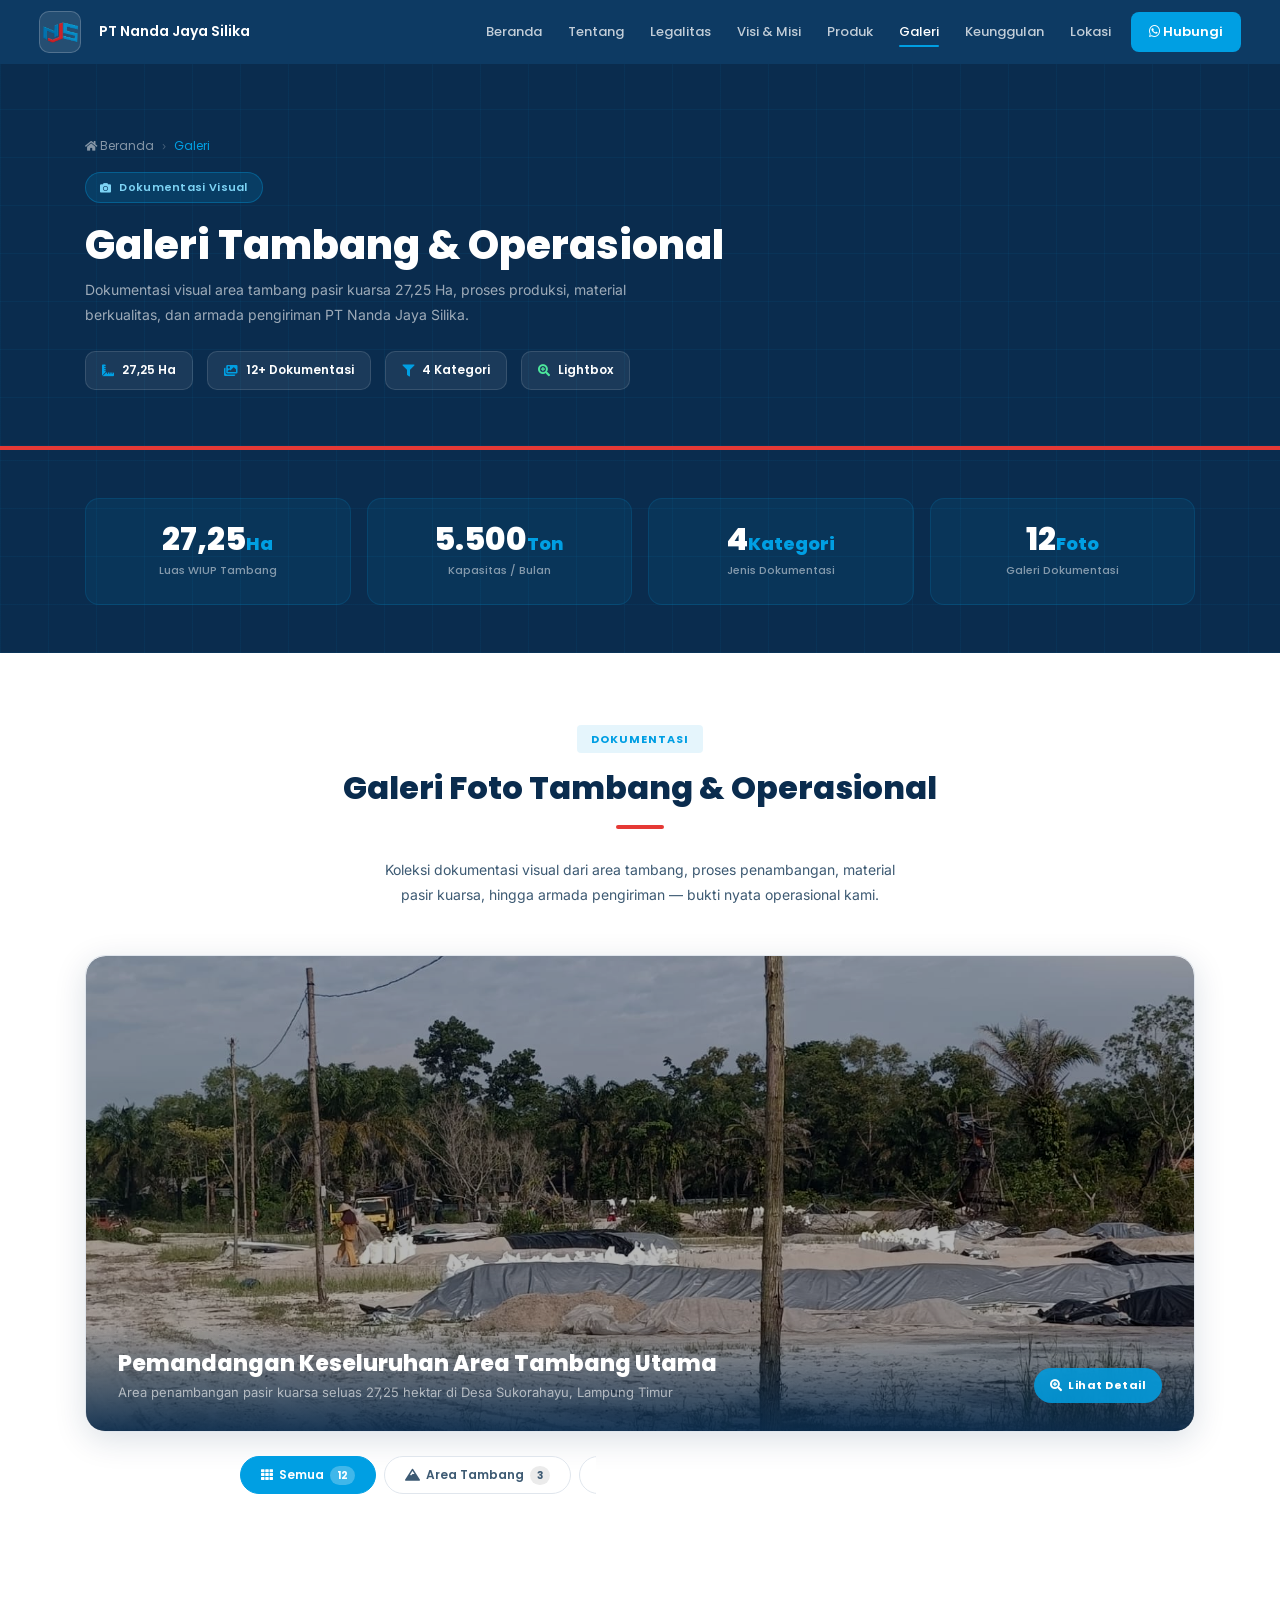
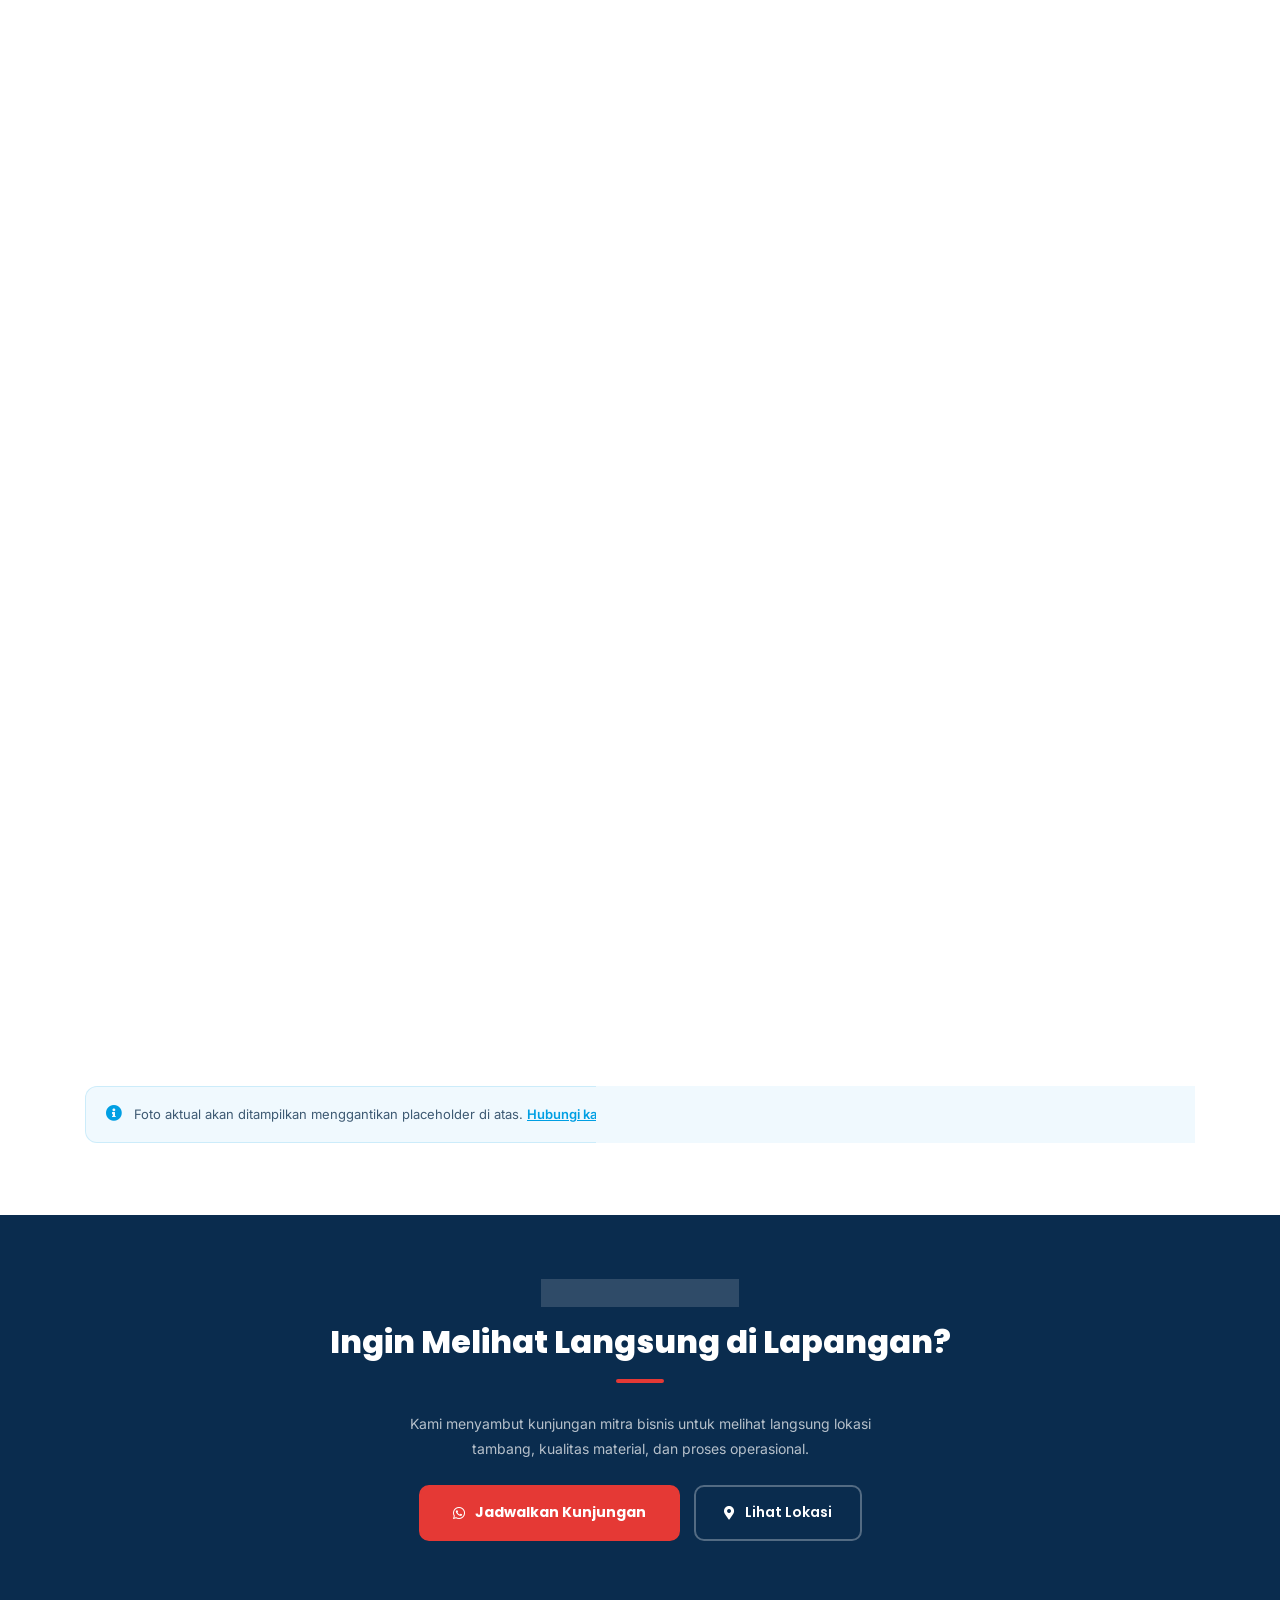
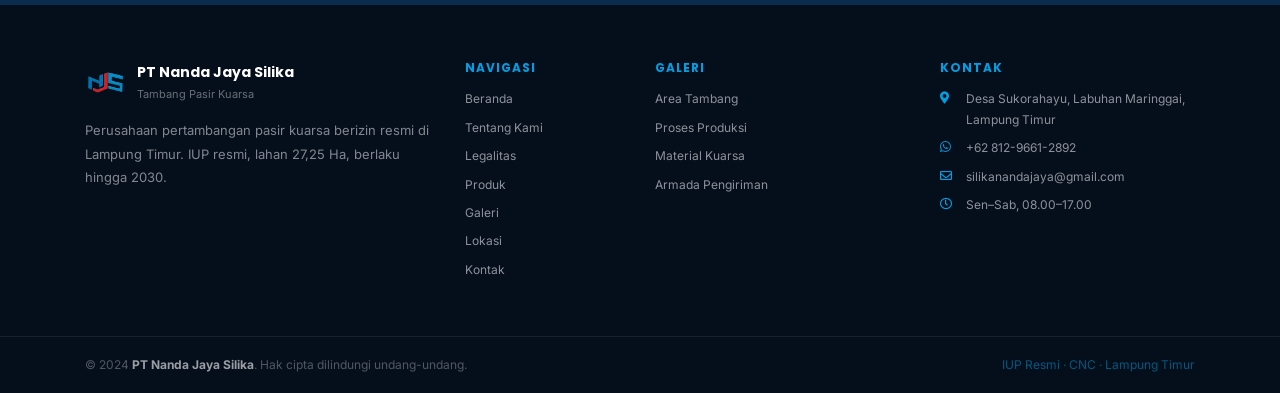
==== commit e6569c72: "perbaikan typo" ====
--- a/galeri.html
+++ b/galeri.html
@@ -554,7 +554,7 @@
                 <ul class="footer-links footer-links--contact">
                     <li><i class="fas fa-map-marker-alt"></i> Desa Sukorahayu, Labuhan Maringgai, Lampung Timur</li>
                     <li><i class="fab fa-whatsapp"></i> +62 812-9661-2892</li>
-                    <li><i class="far fa-envelope"></i> ptnandajayasilika@gmail.com</li>
+                    <li><i class="far fa-envelope"></i> silikanandajaya@gmail.com</li>
                     <li><i class="far fa-clock"></i> Sen–Sab, 08.00–17.00</li>
                 </ul>
             </div>
@@ -586,7 +586,7 @@
 </div>
 
 <!-- FLOATING -->
-<a href="https://wa.me/6281296612892" target="_blank" class="wa-float" id="waFloat" aria-label="WhatsApp">
+<a href="https://wa.me/6281296612892?text=Halo%20PT%20Nanda%20Jaya%20Silika%2C%20saya%20tertarik%20dengan%20produk%20Anda.%20Mohon%20informasi%20lebih%20lanjut." target="_blank" class="wa-float" id="waFloat" aria-label="WhatsApp">
     <span class="wa-float-icon"><i class="fab fa-whatsapp"></i></span>
     <span class="wa-float-tooltip">Hubungi Kami</span>
 </a>
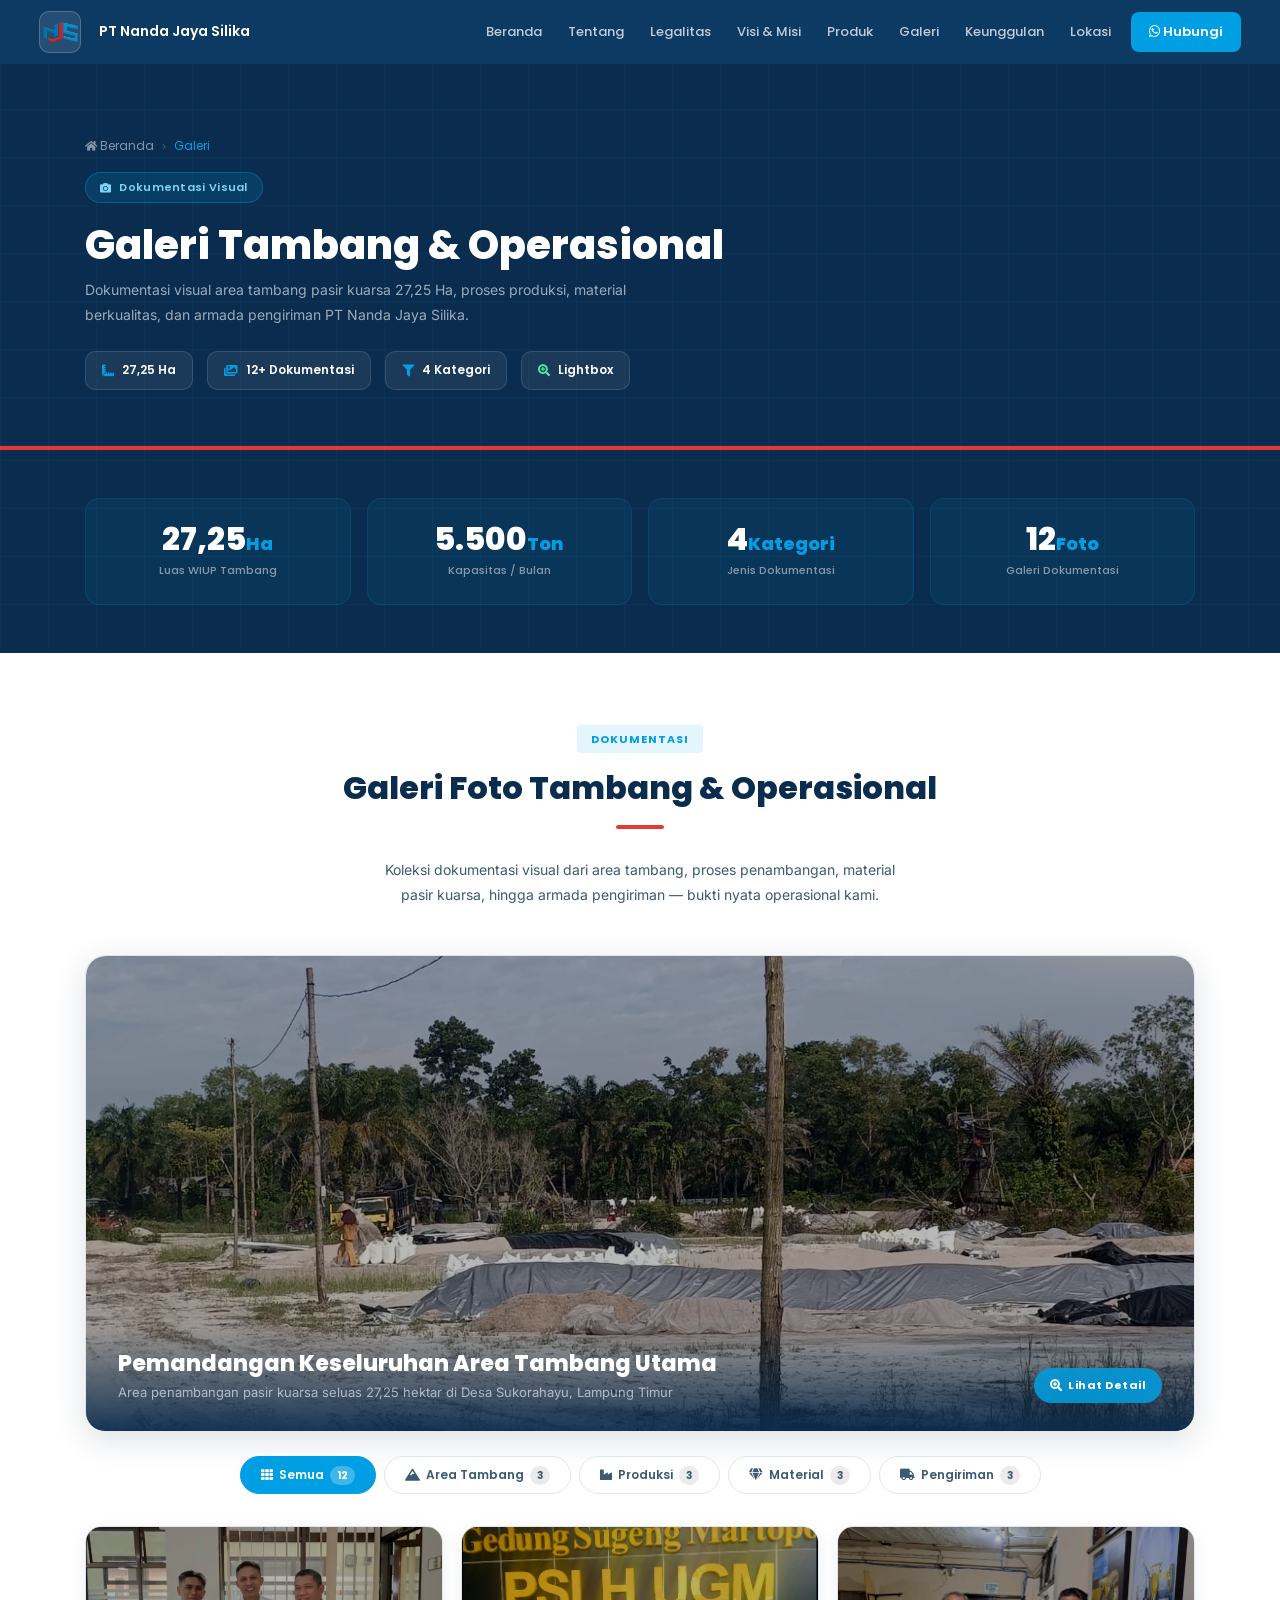
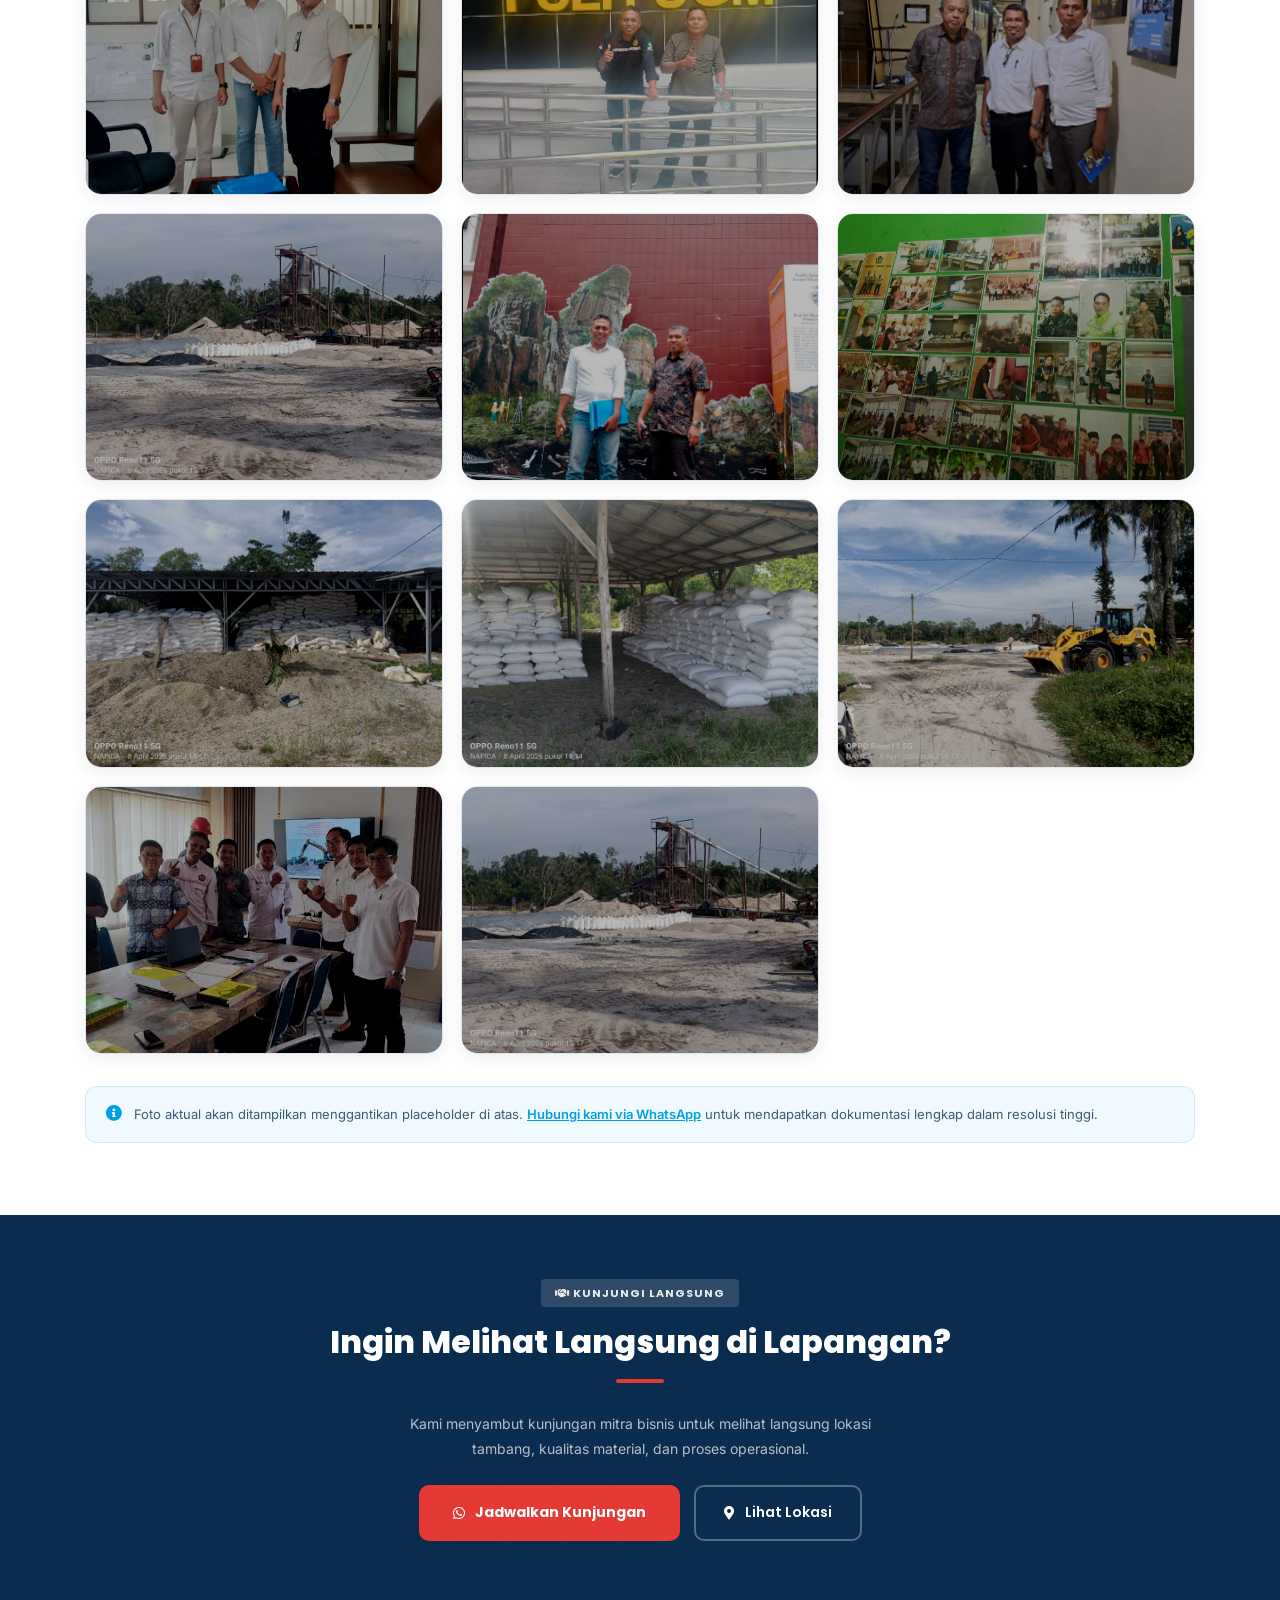
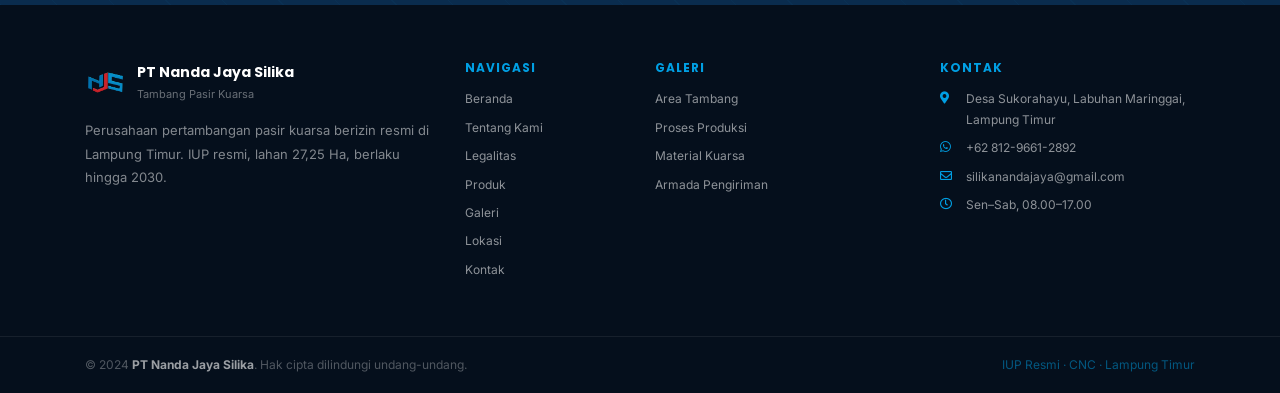
==== commit 2cb2c8f9: "menghubungi 2 admin" ====
--- a/galeri.html
+++ b/galeri.html
@@ -264,6 +264,44 @@
   .gal-item{aspect-ratio:16/10}
   .lb-card{width:95vw}
 }
+/* * WA POPUP */ 
+.wa-popup-overlay{position:fixed;inset:0;background:rgba(5,15,28,.55);z-index:10000;display:flex;align-items:center;justify-content:center;padding:20px;opacity:0;pointer-events:none;transition:opacity .3s ease;backdrop-filter:blur(6px);-webkit-backdrop-filter:blur(6px)}
+.wa-popup-overlay.is-open{opacity:1;pointer-events:auto}
+.wa-popup-card{background:#fff;border-radius:20px;width:100%;max-width:380px;overflow:hidden;box-shadow:0 24px 64px rgba(0,0,0,.35);transform:scale(.88) translateY(24px);transition:transform .35s cubic-bezier(.22,.61,.36,1);position:relative}
+.wa-popup-overlay.is-open .wa-popup-card{transform:scale(1) translateY(0)}
+.wa-popup-close{position:absolute;top:14px;right:14px;width:32px;height:32px;border-radius:50%;background:rgba(255,255,255,.15);border:none;color:rgba(255,255,255,.8);font-size:14px;cursor:pointer;display:flex;align-items:center;justify-content:center;transition:all var(--tr);z-index:2;backdrop-filter:blur(4px)}
+.wa-popup-close:hover{background:rgba(255,255,255,.3);color:#fff}
+.wa-popup-header{background:linear-gradient(135deg,#075E54 0%,#128C7E 100%);padding:30px 24px 24px;text-align:center;position:relative}
+.wa-popup-header::after{content:'';position:absolute;bottom:-12px;left:50%;transform:translateX(-50%);width:24px;height:12px;background:#fff;clip-path:polygon(0 0,100% 0,50% 100%)}
+.wa-popup-header-icon{width:56px;height:56px;border-radius:50%;background:rgba(37,211,102,.2);border:2px solid rgba(37,211,102,.4);display:flex;align-items:center;justify-content:center;margin:0 auto 12px;font-size:28px;color:#25D366;filter:drop-shadow(0 4px 12px rgba(37,211,102,.35))}
+.wa-popup-header h4{font-family:var(--fh);font-size:18px;font-weight:800;color:#fff;margin:0 0 4px}
+.wa-popup-header p{font-size:13px;color:rgba(255,255,255,.65);margin:0;line-height:1.5}
+.wa-popup-options{padding:20px 16px 16px}
+.wa-popup-option{display:flex;align-items:center;gap:14px;padding:16px 18px;border-radius:14px;background:#fff;border:1.5px solid var(--gray-mid);transition:all var(--tr);margin-bottom:10px;color:inherit;text-decoration:none;cursor:pointer;position:relative;overflow:hidden}
+.wa-popup-option:last-child{margin-bottom:0}
+.wa-popup-option:hover{border-color:#25D366;transform:translateX(4px);box-shadow:0 4px 20px rgba(37,211,102,.18)}
+.wa-popup-option-icon{width:46px;height:46px;border-radius:12px;background:rgba(37,211,102,.1);border:1px solid rgba(37,211,102,.2);display:flex;align-items:center;justify-content:center;font-size:22px;color:#25D366;flex-shrink:0}
+.wa-popup-option-info{flex:1;display:flex;flex-direction:column;gap:2px}
+.wa-popup-option-label{font-family:var(--fh);font-size:14px;font-weight:700;color:var(--blue-dark)}
+.wa-popup-option-number{font-size:13px;color:var(--gray-text);font-family:var(--fb)}
+.wa-popup-option-arrow{color:var(--gray-mid);font-size:12px;transition:color var(--tr),transform var(--tr)}
+.wa-popup-option:hover .wa-popup-option-arrow{color:#25D366;transform:translateX(3px)}
+.wa-popup-footer{text-align:center;padding:0 16px 16px;font-size:11px;color:var(--gray-text);font-family:var(--fh)}
+
+@media(max-width:767px){
+.section-pad{padding:56px 0}.legalitas-section,.visi-misi-section{padding:56px 0}
+.hero-section{min-height:480px}.hero-title{font-size:clamp(20px,5vw,28px)}.hero-desc{font-size:13px}
+.hero-arrow{width:42px;height:42px}.hero-arrow--left{left:12px}.hero-arrow--right{right:12px}
+.hero-scroll-indicator{display:none}.hero-actions{flex-direction:column}
+.btn-hero-primary,.btn-hero-outline{justify-content:center;width:100%;max-width:280px}
+.cta-contact-row{flex-direction:column;align-items:stretch;padding:0 16px}.cta-contact-card{width:100%}
+.btn-cta-main{width:100%;justify-content:center}
+.wa-float{left:16px;bottom:24px}.wa-float-icon{width:48px;height:48px;font-size:22px}
+.back-to-top{right:16px;bottom:24px}
+.footer-bottom .d-flex{flex-direction:column;text-align:center;gap:6px}
+.wa-popup-card{max-width:340px}
+}
+@media(max-width:480px){.hstat-sep{display:none}.section-pad{padding:44px 0}}
 </style>
 </head>
 <body>
@@ -498,7 +536,7 @@
         <!-- Info note -->
         <div class="gal-note anim-up">
             <i class="fas fa-info-circle"></i>
-            <p>Foto aktual akan ditampilkan menggantikan placeholder di atas. <a href="https://wa.me/6281296612892?text=Halo%2C%20saya%20ingin%20meminta%20dokumentasi%20foto%20lengkap%20tambang%20PT%20Nanda%20Jaya%20Silika." target="_blank">Hubungi kami via WhatsApp</a> untuk mendapatkan dokumentasi lengkap dalam resolusi tinggi.</p>
+            <p>Foto aktual akan ditampilkan menggantikan placeholder di atas. <a href="#" data-wa-trigger>Hubungi kami via WhatsApp</a> untuk mendapatkan dokumentasi lengkap dalam resolusi tinggi.</p>
         </div>
     </div>
 </section>
@@ -511,7 +549,7 @@
         <div class="srule srule--center anim-up" style="animation-delay:.1s"></div>
         <p class="stext stext--light mx-auto mb-4 anim-up" style="max-width:480px;animation-delay:.15s">Kami menyambut kunjungan mitra bisnis untuk melihat langsung lokasi tambang, kualitas material, dan proses operasional.</p>
         <div class="d-flex justify-content-center flex-wrap cta-btn-row anim-up" style="gap:14px;animation-delay:.2s">
-            <a href="https://wa.me/6281296612892?text=Halo%2C%20saya%20ingin%20melakukan%20kunjungan%20ke%20lokasi%20tambang%20PT%20Nanda%20Jaya%20Silika." target="_blank" class="btn-cta-main"><i class="fab fa-whatsapp"></i> Jadwalkan Kunjungan</a>
+            <a href="#" class="btn-cta-main" data-wa-trigger><i class="fab fa-whatsapp"></i> Jadwalkan Kunjungan</a>
             <a href="lokasi.html" class="btn-cta-outline"><i class="fas fa-map-marker-alt"></i> Lihat Lokasi</a>
         </div>
     </div>
@@ -568,6 +606,62 @@
     </div>
 </footer>
 
+<!-- WA POPUP -->
+<div class="wa-popup-overlay" id="waPopup">
+  <div class="wa-popup-card">
+    <button class="wa-popup-close" id="waPopupClose"><i class="fas fa-times"></i></button>
+    <div class="wa-popup-header">
+      <div class="wa-popup-header-icon"><i class="fab fa-whatsapp"></i></div>
+      <h4>Konsultasi Kebutuhan Pasir Anda</h4>
+      <p>Pilih admin yang ingin Anda hubungi via WhatsApp:</p>
+    </div>
+    <div class="wa-popup-options">
+      <a href="https://wa.me/6281296612892?text=Halo%20PT%20Nanda%20Jaya%20Silika%2C%20saya%20tertarik%20dengan%20produk%20Anda.%20Mohon%20informasi%20lebih%20lanjut." target="_blank" class="wa-popup-option" id="waLinkAdmin1">
+        <span class="wa-popup-option-icon"><i class="fab fa-whatsapp"></i></span>
+        <span class="wa-popup-option-info">
+          <span class="wa-popup-option-label">Admin 1</span>
+          <span class="wa-popup-option-number">+62 812-9661-2892</span>
+        </span>
+        <span class="wa-popup-option-arrow"><i class="fas fa-chevron-right"></i></span>
+      </a>
+      <a href="https://wa.me/6281367213538?text=Halo%20Admin%202%2C%20saya%20tertarik%20dengan%20produk%20Anda." target="_blank" class="wa-popup-option" id="waLinkAdmin2">
+        <span class="wa-popup-option-icon"><i class="fab fa-whatsapp"></i></span>
+        <span class="wa-popup-option-info">
+          <span class="wa-popup-option-label">Admin 2</span>
+          <span class="wa-popup-option-number">+62 813-6721-3538</span>
+        </span>
+        <span class="wa-popup-option-arrow"><i class="fas fa-chevron-right"></i></span>
+      </a>
+    </div>
+    <div class="wa-popup-footer">Klik salah satu untuk langsung chat via WhatsApp</div>
+  </div>
+</div>
+
+<script>
+// WA POPUP LOGIC
+document.addEventListener('DOMContentLoaded', function() {
+  var popup = document.getElementById('waPopup');
+  var closeBtn = document.getElementById('waPopupClose');
+  function openPopup(e) {
+    e.preventDefault();
+    popup.classList.add('is-open');
+  }
+  function closePopup() {
+    popup.classList.remove('is-open');
+  }
+  document.querySelectorAll('[data-wa-trigger]').forEach(function(btn) {
+    btn.addEventListener('click', openPopup);
+  });
+  if(closeBtn) closeBtn.addEventListener('click', closePopup);
+  popup.addEventListener('click', function(e) {
+    if(e.target === popup) closePopup();
+  });
+  document.addEventListener('keydown', function(e) {
+    if(e.key === 'Escape' && popup.classList.contains('is-open')) closePopup();
+  });
+});
+</script>
+
 <!-- LIGHTBOX -->
 <div class="lb-overlay" id="lbOverlay">
     <button class="lb-close" id="lbClose" aria-label="Tutup"><i class="fas fa-times"></i></button>
@@ -585,8 +679,34 @@
     </div>
 </div>
 
+
+<!-- WA POPUP -->
+<div class="wa-popup-overlay" id="waPopup">
+    <div class="wa-popup-card">
+        <button class="wa-popup-close" id="waPopupClose"><i class="fas fa-times"></i></button>
+        <div class="wa-popup-header">
+            <div class="wa-popup-header-icon"><i class="fab fa-whatsapp"></i></div>
+            <h4>Hubungi Kami</h4>
+            <p>Pilih nomor admin yang ingin dihubungi</p>
+        </div>
+        <div class="wa-popup-options">
+            <a href="#" id="waLinkAdmin1" target="_blank" class="wa-popup-option">
+                <div class="wa-popup-option-icon"><i class="fab fa-whatsapp"></i></div>
+                <div class="wa-popup-option-info"><span class="wa-popup-option-label">Admin 1</span><span class="wa-popup-option-number">+62 812-9661-2892</span></div>
+                <i class="fas fa-chevron-right wa-popup-option-arrow"></i>
+            </a>
+            <a href="#" id="waLinkAdmin2" target="_blank" class="wa-popup-option">
+                <div class="wa-popup-option-icon"><i class="fab fa-whatsapp"></i></div>
+                <div class="wa-popup-option-info"><span class="wa-popup-option-label">Admin 2</span><span class="wa-popup-option-number">+62 813-6721-3538</span></div>
+                <i class="fas fa-chevron-right wa-popup-option-arrow"></i>
+            </a>
+        </div>
+        <div class="wa-popup-footer">Klik salah satu untuk langsung chat via WhatsApp</div>
+    </div>
+</div>
+
 <!-- FLOATING -->
-<a href="https://wa.me/6281296612892?text=Halo%20PT%20Nanda%20Jaya%20Silika%2C%20saya%20tertarik%20dengan%20produk%20Anda.%20Mohon%20informasi%20lebih%20lanjut." target="_blank" class="wa-float" id="waFloat" aria-label="WhatsApp">
+<a href="#" data-wa-trigger class="wa-float" id="waFloat" aria-label="WhatsApp">
     <span class="wa-float-icon"><i class="fab fa-whatsapp"></i></span>
     <span class="wa-float-tooltip">Hubungi Kami</span>
 </a>
@@ -597,6 +717,269 @@
 <script>
 (function(){
   "use strict";
+
+  // WA POP UP
+  
+/* ===== WA POPUP ===== */
+var WA_ADMIN1 = "6281296612892";
+var WA_ADMIN2 = "6281367213538";
+var WA_DEFAULT_MSG = "Halo PT Nanda Jaya Silika, saya tertarik dengan produk Anda. Mohon informasi lebih lanjut.";
+
+function initWaPopup(){
+    var popup = document.getElementById("waPopup");
+    var closeBtn = document.getElementById("waPopupClose");
+    var linkA1 = document.getElementById("waLinkAdmin1");
+    var linkA2 = document.getElementById("waLinkAdmin2");
+    if(!popup || !linkA1 || !linkA2) return;
+
+    function setMsg(msg){
+        linkA1.href = "https://wa.me/" + WA_ADMIN1 + "?text=" + encodeURIComponent(msg);
+        linkA2.href = "https://wa.me/" + WA_ADMIN2 + "?text=" + encodeURIComponent(msg);
+    }
+
+    function openPopup(e, customMsg){
+        if(e) e.preventDefault();
+        setMsg(customMsg || WA_DEFAULT_MSG);
+        popup.classList.add("is-open");
+        document.body.style.overflow = "hidden";
+    }
+
+    function closePopup(){
+        popup.classList.remove("is-open");
+        document.body.style.overflow = "";
+    }
+
+    if(closeBtn) closeBtn.addEventListener("click", closePopup);
+    popup.addEventListener("click", function(e){ if(e.target === popup) closePopup(); });
+    document.addEventListener("keydown", function(e){
+        if(e.key === "Escape" && popup.classList.contains("is-open")) closePopup();
+    });
+
+    document.querySelectorAll("[data-wa-trigger]").forEach(function(btn){
+        btn.addEventListener("click", function(e){
+            var msg = this.getAttribute("data-wa-msg") || null;
+            openPopup(e, msg);
+        });
+    });
+}
+
+/* ===== SCROLL REVEAL ===== */
+function initScrollReveal(){
+    var els = document.querySelectorAll(".njs-reveal,.njs-fade-up,.njs-slide-right,.njs-slide-left");
+    if(!els.length) return;
+    var obs = new IntersectionObserver(function(entries){
+        entries.forEach(function(e){
+            if(e.isIntersecting){ e.target.classList.add("is-visible"); obs.unobserve(e.target); }
+        });
+    }, { threshold: 0.1, rootMargin: "0px 0px -30px 0px" });
+    els.forEach(function(el){ obs.observe(el); });
+}
+
+/* ===== NAVBAR ===== */
+function closeNavMenu(){
+    var btn = document.getElementById("navToggler");
+    var menu = document.getElementById("navMenu");
+    if(menu) menu.classList.remove("is-open");
+    if(btn) btn.classList.remove("open");
+}
+
+function initNav(){
+    var nav = document.getElementById("mainNav");
+    if(!nav) return;
+    window.addEventListener("scroll", function(){
+        nav.classList.toggle("nav-scrolled", window.scrollY > 80);
+        updateActiveLink();
+    });
+    document.querySelectorAll('a[href^="#"]').forEach(function(link){
+        link.addEventListener("click", function(e){
+            if(this.hasAttribute("data-wa-trigger")) return;
+            var href = this.getAttribute("href");
+            if(href === "#") return;
+            var target = document.querySelector(href);
+            if(!target) return;
+            e.preventDefault();
+            var offset = nav.offsetHeight;
+            window.scrollTo({ top: target.getBoundingClientRect().top + window.pageYOffset - offset, behavior: "smooth" });
+            closeNavMenu();
+        });
+    });
+}
+
+function updateActiveLink(){
+    var sections = document.querySelectorAll("section[id]");
+    var links = document.querySelectorAll(".nav-link-item");
+    var pos = window.scrollY + 120;
+    sections.forEach(function(sec){
+        if(sec.offsetTop <= pos && sec.offsetTop + sec.offsetHeight > pos){
+            links.forEach(function(l){ l.classList.remove("active"); });
+            var a = document.querySelector('.nav-link-item[href="#' + sec.id + '"]');
+            if(a) a.classList.add("active");
+        }
+    });
+}
+
+function initMobileNav(){
+    var btn = document.getElementById("navToggler");
+    var menu = document.getElementById("navMenu");
+    if(!btn || !menu) return;
+    btn.addEventListener("click", function(){
+        var isOpen = menu.classList.toggle("is-open");
+        btn.classList.toggle("open", isOpen);
+    });
+}
+
+/* ===== FLOATING BUTTONS ===== */
+function initFloatingButtons(){
+    var btt = document.getElementById("backToTop");
+    var waBtn = document.getElementById("waFloat");
+    var heroSec = document.getElementById("hero");
+
+    function onScroll(){
+        var sy = window.scrollY;
+        var heroH = heroSec ? (heroSec.offsetTop + heroSec.offsetHeight - 100) : 500;
+        if(btt) btt.classList.toggle("visible", sy > 300);
+        if(waBtn) waBtn.classList.toggle("visible", sy > heroH);
+    }
+
+    window.addEventListener("scroll", onScroll, { passive: true });
+    if(btt) btt.addEventListener("click", function(e){
+        e.preventDefault();
+        window.scrollTo({ top: 0, behavior: "smooth" });
+    });
+}
+
+/* ===== HERO SLIDER ===== */
+function initHeroSlider(){
+    var track = document.getElementById("heroTrack");
+    var btnL = document.getElementById("heroArrowLeft");
+    var btnR = document.getElementById("heroArrowRight");
+    var curEl = document.querySelector(".hero-counter-current");
+    var totEl = document.querySelector(".hero-counter-total");
+    var progEl = document.getElementById("heroProgress");
+    var timerEl = document.getElementById("heroTimer");
+    if(!track) return;
+
+    var slides = track.querySelectorAll(".hero-slide");
+    var texts = track.closest(".hero-section").querySelectorAll(".hero-text-item");
+    var total = slides.length;
+    var cur = 0;
+    var dragging = false;
+    var startX = 0;
+    var curX = 0;
+    var prevX = 0;
+    var autoT = null;
+    var heroVis = true;
+    var DELAY = 5000;
+
+    if(totEl) totEl.textContent = String(total).padStart(2, "0");
+
+    function go(idx){
+        if(idx < 0) idx = total - 1;
+        if(idx >= total) idx = 0;
+        var same = idx === cur;
+        if(!same) texts.forEach(function(t){ t.classList.remove("is-active"); });
+        cur = idx;
+        curX = -cur * window.innerWidth;
+        prevX = curX;
+        track.classList.remove("dragging");
+        track.style.transform = "translateX(" + curX + "px)";
+        slides.forEach(function(s, i){ s.classList.toggle("is-active", i === cur); });
+        if(!same) setTimeout(function(){ if(texts[cur]) texts[cur].classList.add("is-active"); }, 150);
+        if(curEl) curEl.textContent = String(cur + 1).padStart(2, "0");
+        if(progEl) progEl.style.width = ((cur + 1) / total * 100) + "%";
+        restartTimer();
+    }
+
+    function restartTimer(){
+        if(!timerEl) return;
+        timerEl.classList.remove("running");
+        void timerEl.offsetWidth;
+        if(heroVis) timerEl.classList.add("running");
+    }
+
+    function startAuto(){ stopAuto(); autoT = setInterval(function(){ if(heroVis) go(cur + 1); }, DELAY); }
+    function stopAuto(){ if(autoT){ clearInterval(autoT); autoT = null; } }
+    function resetAuto(){ stopAuto(); startAuto(); restartTimer(); }
+
+    if(btnR) btnR.addEventListener("click", function(){ go(cur + 1); resetAuto(); });
+    if(btnL) btnL.addEventListener("click", function(){ go(cur - 1); resetAuto(); });
+
+    function gx(e){ return e.type.indexOf("mouse") > -1 ? e.pageX : e.touches[0].clientX; }
+    function endDrag(){
+        if(!dragging) return;
+        dragging = false;
+        track.classList.remove("dragging");
+        var moved = curX - prevX;
+        var th = window.innerWidth * 0.18;
+        if(moved < -th) go(cur + 1);
+        else if(moved > th) go(cur - 1);
+        else go(cur);
+        resetAuto();
+    }
+
+    track.addEventListener("mousedown", function(e){ dragging = true; startX = gx(e); track.classList.add("dragging"); });
+    track.addEventListener("mousemove", function(e){ if(!dragging) return; curX = prevX + (gx(e) - startX); track.style.transform = "translateX(" + curX + "px)"; });
+    track.addEventListener("mouseup", endDrag);
+    track.addEventListener("mouseleave", endDrag);
+    track.addEventListener("touchstart", function(e){ dragging = true; startX = gx(e); track.classList.add("dragging"); }, { passive: true });
+    track.addEventListener("touchmove", function(e){ if(!dragging) return; e.preventDefault(); curX = prevX + (gx(e) - startX); track.style.transform = "translateX(" + curX + "px)"; }, { passive: false });
+    track.addEventListener("touchend", endDrag);
+
+    var wLock = false;
+    track.addEventListener("wheel", function(e){
+        if(wLock) return;
+        if(Math.abs(e.deltaY) > Math.abs(e.deltaX)){
+            e.preventDefault();
+            wLock = true;
+            if(e.deltaY > 20) go(cur + 1);
+            else if(e.deltaY < -20) go(cur - 1);
+            resetAuto();
+            setTimeout(function(){ wLock = false; }, 1000);
+        }
+    }, { passive: false });
+
+    document.addEventListener("keydown", function(e){
+        if(e.key === "ArrowRight"){ go(cur + 1); resetAuto(); }
+        if(e.key === "ArrowLeft"){ go(cur - 1); resetAuto(); }
+    });
+
+    var hSec = document.getElementById("hero");
+    if(hSec){
+        var hObs = new IntersectionObserver(function(entries){
+            entries.forEach(function(e){
+                heroVis = e.isIntersecting;
+                if(!heroVis && timerEl) timerEl.classList.remove("running");
+                else if(heroVis) restartTimer();
+            });
+        }, { threshold: 0.1 });
+        hObs.observe(hSec);
+    }
+
+    var rT;
+    window.addEventListener("resize", function(){
+        clearTimeout(rT);
+        rT = setTimeout(function(){
+            curX = -cur * window.innerWidth;
+            prevX = curX;
+            track.classList.remove("dragging");
+            track.style.transform = "translateX(" + curX + "px)";
+        }, 100);
+    });
+
+    go(0);
+    startAuto();
+}
+
+/* ===== INIT ===== */
+document.addEventListener("DOMContentLoaded", function(){
+    initHeroSlider();
+    initScrollReveal();
+    initNav();
+    initMobileNav();
+    initFloatingButtons();
+    initWaPopup();
+});
+
 
   /* === Data galeri === */
   var galData = [
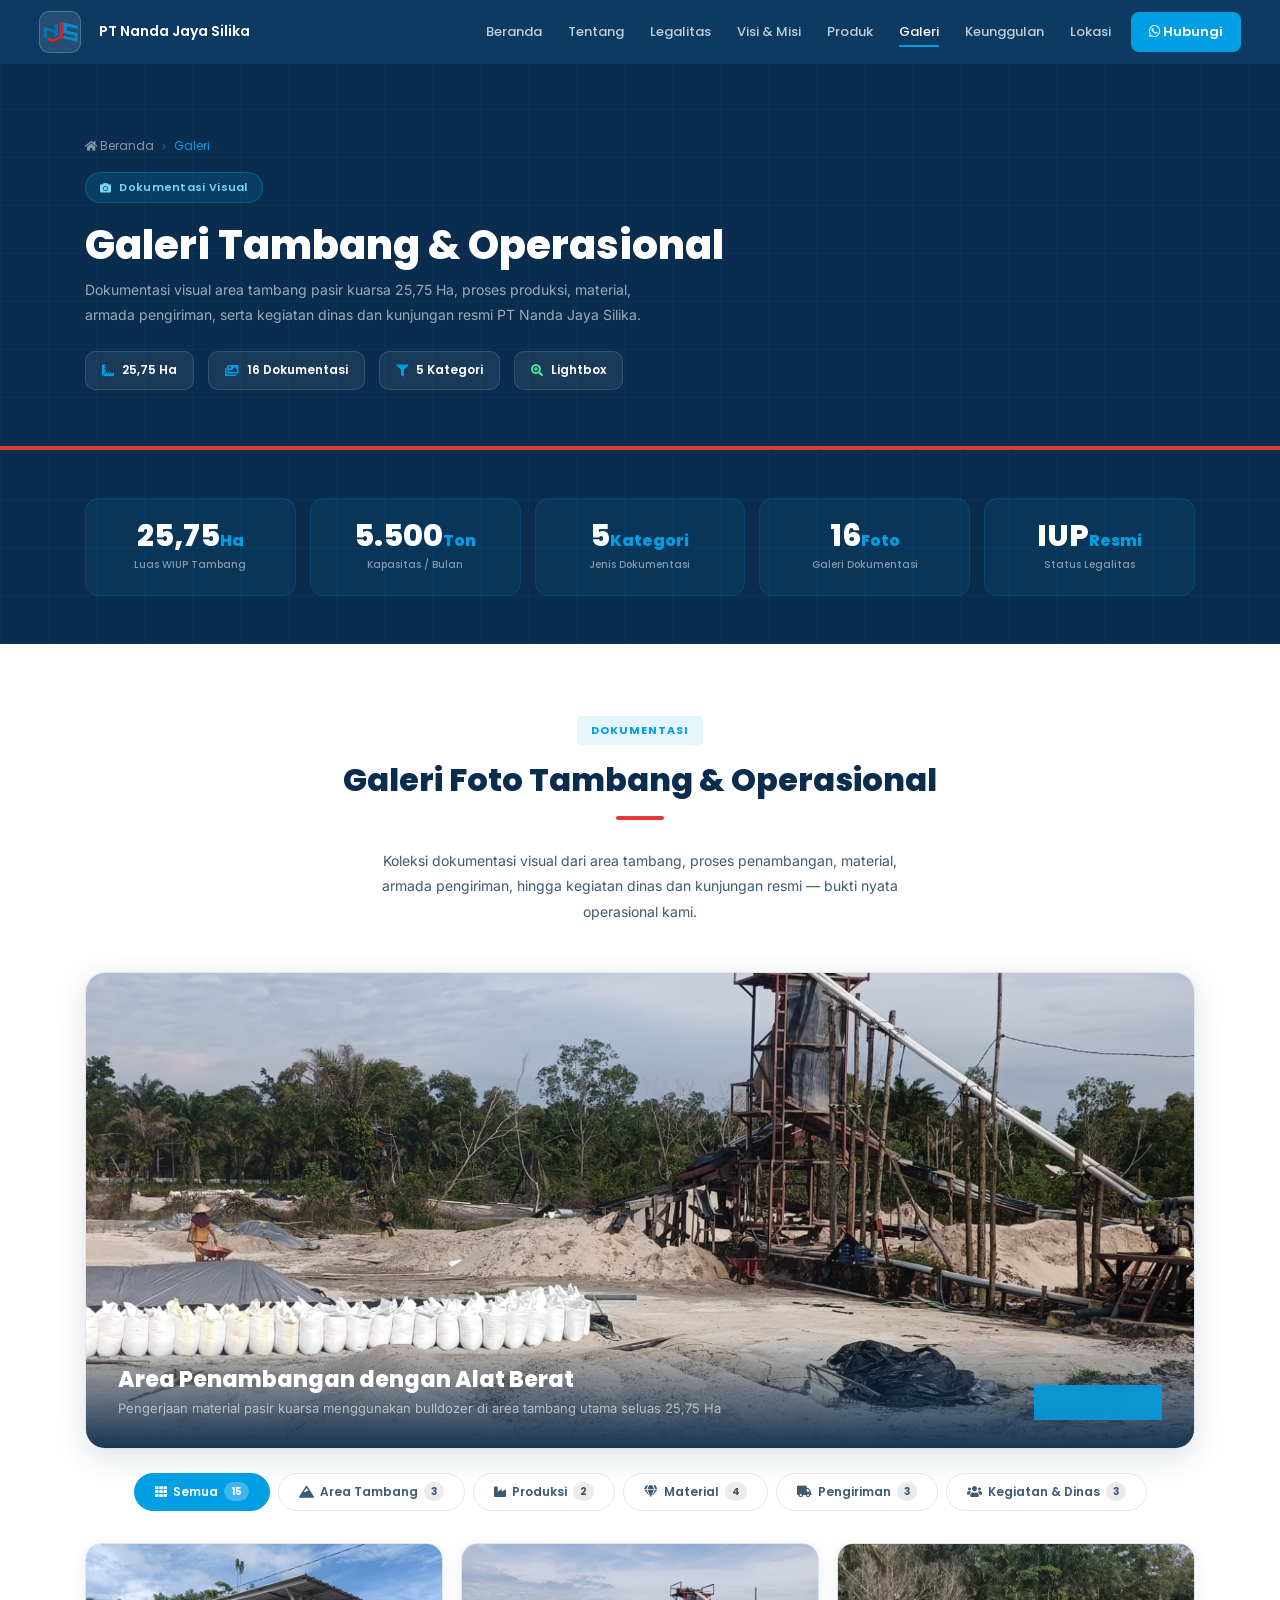
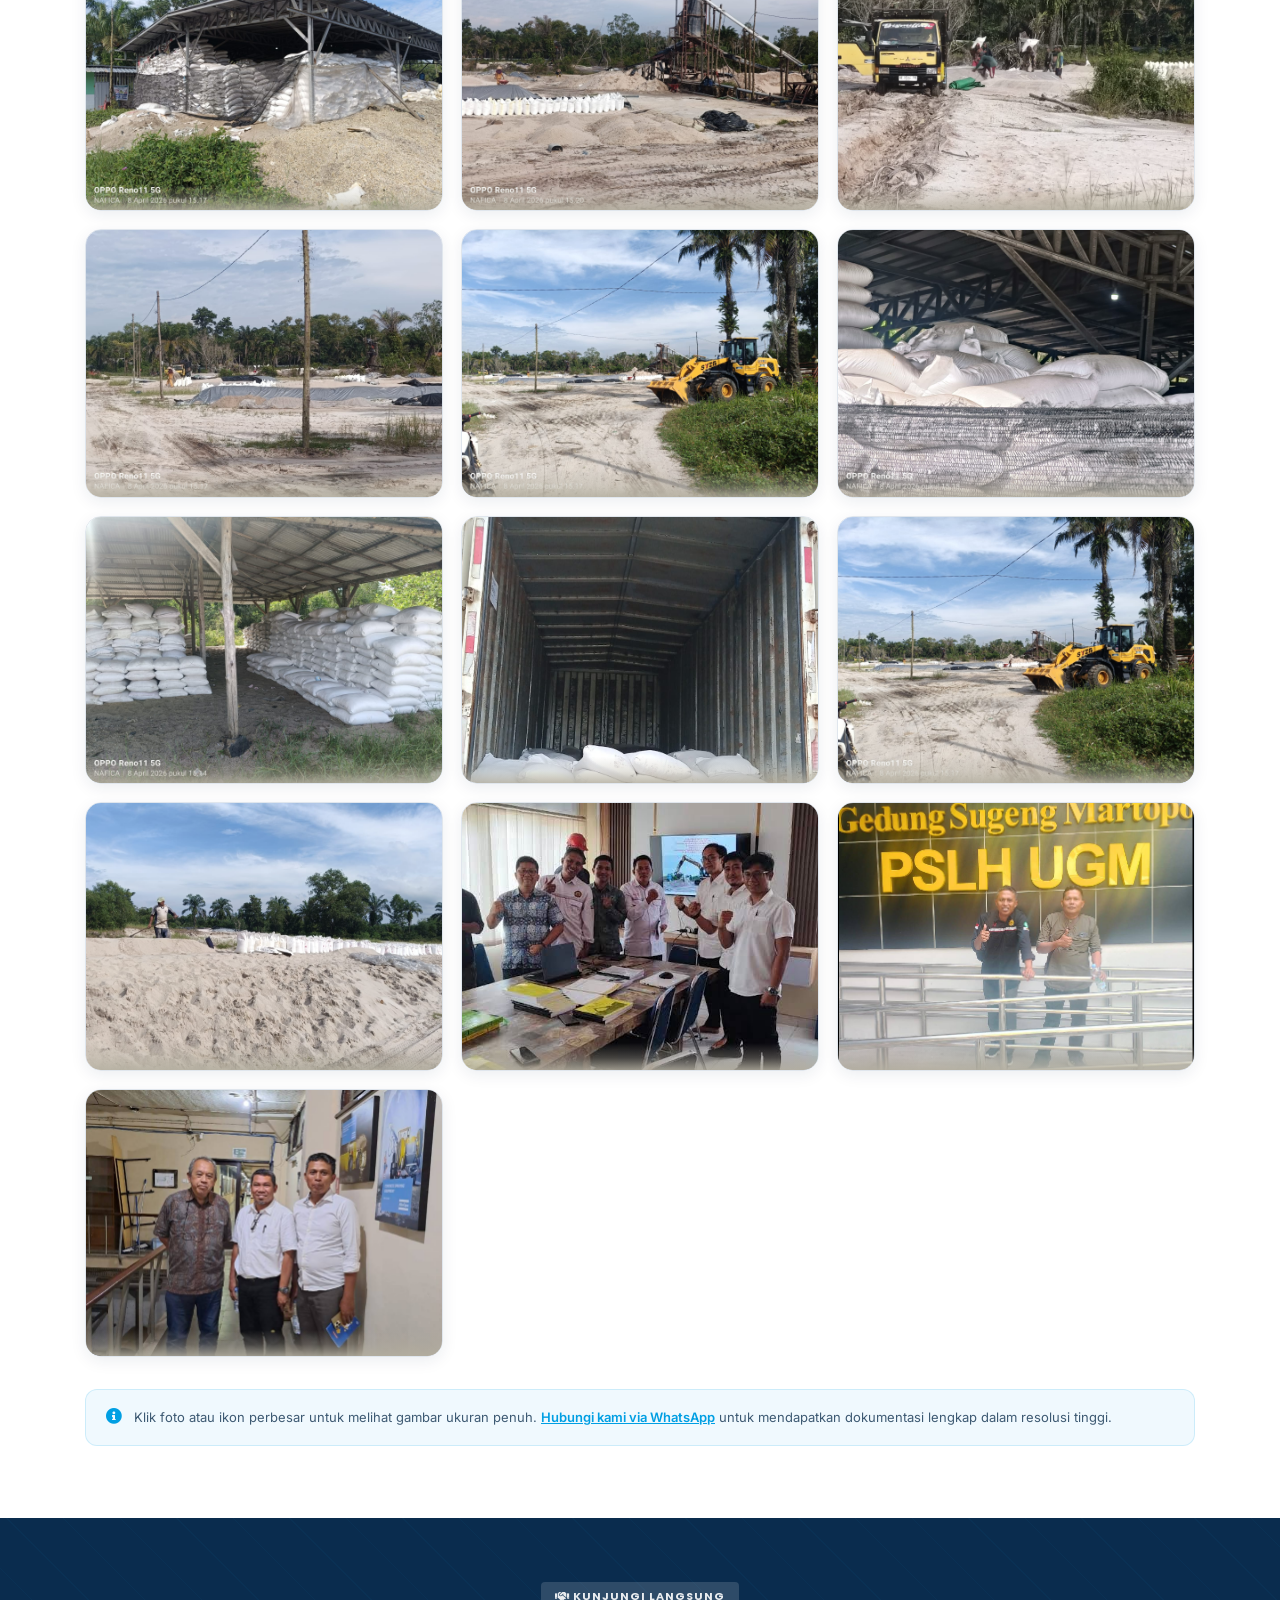
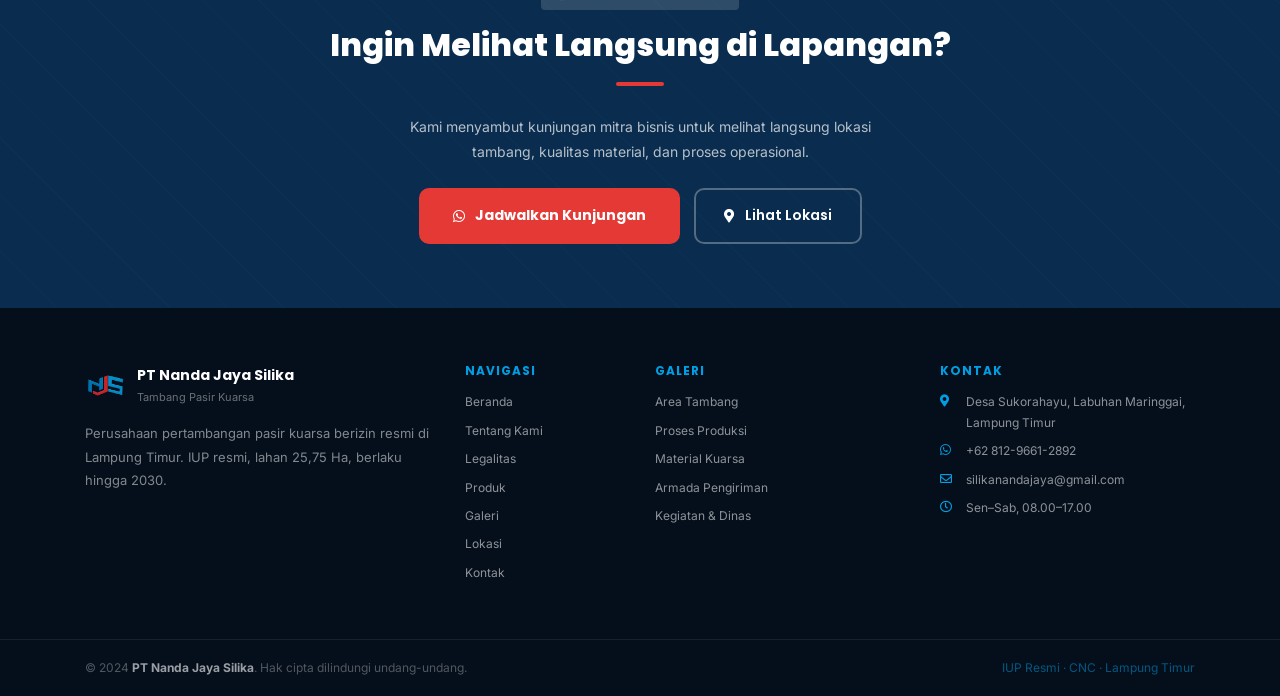
==== commit aae9f725: "img" ====
--- a/galeri.html
+++ b/galeri.html
@@ -4,7 +4,7 @@
     <meta charset="utf-8">
     <title>Galeri – PT Nanda Jaya Silika</title>
     <meta name="viewport" content="width=device-width, initial-scale=1.0">
-    <meta name="description" content="Galeri dokumentasi tambang pasir kuarsa PT Nanda Jaya Silika — area tambang, proses produksi, material, dan armada pengiriman di Lampung Timur.">
+    <meta name="description" content="Galeri dokumentasi tambang pasir kuarsa PT Nanda Jaya Silika — area tambang, proses produksi, material, armada pengiriman, dan kegiatan dinas di Lampung Timur.">
     <link rel="icon" href="img/logo PT Nanda Jaya Silika.jpeg" type="image/x-icon">
     <link href="https://fonts.googleapis.com/css2?family=Poppins:wght@300;400;500;600;700;800;900&family=Inter:wght@300;400;500&display=swap" rel="stylesheet">
     <link href="https://stackpath.bootstrapcdn.com/bootstrap/4.4.1/css/bootstrap.min.css" rel="stylesheet">
@@ -12,7 +12,7 @@
 <style>
 :root{
   --blue:#009FE3;--blue-dark:#0A2C4E;--blue-mid:#0D3A63;
-  --red:#E53935;--red-dark:#C62828;--green:#12b886;
+  --red:#E53935;--red-dark:#C62828;--green:#12b886;--amber:#F59F00;
   --white:#FFF;--gray-light:#F5F7FA;--gray-mid:#E0E6ED;--gray-text:#3D5A73;
   --fh:'Poppins',sans-serif;--fb:'Inter',sans-serif;
   --tr:.3s ease;--ss:0 4px 16px rgba(10,44,78,.08);--sm:0 8px 32px rgba(10,44,78,.14)
@@ -25,15 +25,10 @@
 img{max-width:100%;display:block}
 .red-stripe{height:4px;background:var(--red)}
 
-@keyframes fadeUp  {from{opacity:0;transform:translateY(28px)}to{opacity:1;transform:translateY(0)}}
-@keyframes fadeLeft{from{opacity:0;transform:translateX(-32px)}to{opacity:1;transform:translateX(0)}}
-@keyframes fadeRight{from{opacity:0;transform:translateX(32px)}to{opacity:1;transform:translateX(0)}}
-.anim-up{opacity:0}.anim-left{opacity:0}.anim-right{opacity:0}
+@keyframes fadeUp{from{opacity:0;transform:translateY(28px)}to{opacity:1;transform:translateY(0)}}
+.anim-up{opacity:0}
 .anim-up.visible{animation:fadeUp .7s ease forwards}
-.anim-left.visible{animation:fadeLeft .7s ease forwards}
-.anim-right.visible{animation:fadeRight .7s ease forwards}
-
-/* ── NAVBAR ── */
+
 .main-nav{background:var(--blue-mid);position:sticky;top:0;z-index:1000;transition:background var(--tr),box-shadow var(--tr)}
 .main-nav.nav-scrolled{background:var(--blue-dark);box-shadow:0 4px 24px rgba(0,0,0,.25)}
 .nav-inner{height:64px;padding:0 24px;display:flex;align-items:center;justify-content:space-between}
@@ -61,7 +56,6 @@
   .nav-inner{padding:0 16px}
 }
 
-/* ── PAGE HERO ── */
 .page-hero{background:var(--blue-dark);padding:72px 0 56px;position:relative;overflow:hidden}
 .page-hero::before{content:'';position:absolute;inset:0;background-image:repeating-linear-gradient(0deg,rgba(0,159,227,.06) 0,rgba(0,159,227,.06) 1px,transparent 0,transparent 48px),repeating-linear-gradient(90deg,rgba(0,159,227,.06) 0,rgba(0,159,227,.06) 1px,transparent 0,transparent 48px)}
 .page-hero-content{position:relative;z-index:2}
@@ -78,51 +72,37 @@
 .trust-badge i{color:var(--blue)}
 .trust-badge .t-green{color:#4DE89C}
 
-/* ── SECTION ── */
 .sec{padding:72px 0}
-.sec--gray{background:var(--gray-light)}
-.sec--dark{background:var(--blue-dark)}
 .sbadge{display:inline-block;background:rgba(0,159,227,.1);color:var(--blue);font-family:var(--fh);font-size:11px;font-weight:700;padding:5px 14px;border-radius:4px;letter-spacing:1px;text-transform:uppercase;margin-bottom:14px}
-.sbadge--red{background:rgba(229,57,53,.1);color:var(--red)}
 .sbadge--light{background:rgba(255,255,255,.15);color:rgba(255,255,255,.9)}
 .stitle{font-size:clamp(20px,3.5vw,32px);font-weight:800;line-height:1.3;margin-bottom:4px}
 .stitle--white{color:#fff}
 .srule{width:48px;height:4px;background:var(--red);border-radius:2px;margin:16px 0 28px}
 .srule--center{margin-left:auto;margin-right:auto}
-.srule--blue{background:var(--blue)}
 .stext{font-size:14px;color:var(--gray-text);line-height:1.8}
 .stext--light{color:rgba(255,255,255,.7)}
 
-/* ══════════════════════════════
-   STATS BAR
-   ══════════════════════════════ */
 .gal-stat-bar{background:var(--blue-dark);padding:48px 0;position:relative;overflow:hidden}
 .gal-stat-bar::before{content:'';position:absolute;inset:0;background-image:repeating-linear-gradient(0deg,rgba(0,159,227,.06) 0,rgba(0,159,227,.06) 1px,transparent 0,transparent 48px),repeating-linear-gradient(90deg,rgba(0,159,227,.06) 0,rgba(0,159,227,.06) 1px,transparent 0,transparent 48px)}
-.gal-stat-grid{display:grid;grid-template-columns:repeat(4,1fr);gap:16px;position:relative;z-index:2}
-.gal-stat{background:rgba(0,159,227,.08);border:1px solid rgba(0,159,227,.15);border-radius:14px;padding:24px 16px;text-align:center;transition:all var(--tr)}
+.gal-stat-grid{display:grid;grid-template-columns:repeat(5,1fr);gap:14px;position:relative;z-index:2}
+.gal-stat{background:rgba(0,159,227,.08);border:1px solid rgba(0,159,227,.15);border-radius:14px;padding:22px 14px;text-align:center;transition:all var(--tr)}
 .gal-stat:hover{background:rgba(0,159,227,.14);border-color:rgba(0,159,227,.3);transform:translateY(-2px)}
-.gal-stat-val{font-family:var(--fh);font-size:clamp(22px,3vw,32px);font-weight:800;color:#fff;line-height:1}
-.gal-stat-val span{font-size:clamp(14px,2vw,18px);color:var(--blue)}
-.gal-stat-label{font-size:11px;color:rgba(255,255,255,.5);margin-top:6px;font-family:var(--fh);font-weight:500}
-
-/* ══════════════════════════════
-   FEATURED IMAGE
-   ══════════════════════════════ */
-.gal-featured{border-radius:20px;overflow:hidden;position:relative;box-shadow:var(--sm);border:1px solid var(--gray-mid);cursor:pointer;transition:all var(--tr)}
+.gal-stat-val{font-family:var(--fh);font-size:clamp(20px,2.8vw,30px);font-weight:800;color:#fff;line-height:1}
+.gal-stat-val span{font-size:clamp(12px,1.8vw,16px);color:var(--blue)}
+.gal-stat-label{font-size:10px;color:rgba(255,255,255,.5);margin-top:5px;font-family:var(--fh);font-weight:500}
+
+.gal-featured{border-radius:20px;overflow:hidden;position:relative;box-shadow:var(--sm);border:1px solid var(--gray-mid);cursor:pointer;transition:all .4s ease}
 .gal-featured:hover{transform:translateY(-4px);box-shadow:0 12px 40px rgba(10,44,78,.2)}
-.gal-featured-inner{width:100%;aspect-ratio:21/9;display:flex;flex-direction:column;align-items:center;justify-content:center;gap:12px;position:relative;background:linear-gradient(135deg,var(--blue-dark),var(--blue-mid))}
-.gal-featured-inner::before{content:'';position:absolute;inset:0;background-image:repeating-linear-gradient(45deg,rgba(0,159,227,.04) 0,rgba(0,159,227,.04) 1px,transparent 0,transparent 28px)}
-.gal-featured-inner i{font-size:56px;color:rgba(255,255,255,.12);position:relative;z-index:1}
-.gal-featured-inner span{font-family:var(--fh);font-size:14px;font-weight:600;color:rgba(255,255,255,.3);text-transform:uppercase;letter-spacing:2px;position:relative;z-index:1}
-.gal-featured-overlay{position:absolute;bottom:0;left:0;right:0;padding:28px 32px;background:linear-gradient(to top,rgba(10,44,78,.9),transparent);display:flex;align-items:flex-end;justify-content:space-between;z-index:2}
+.gal-featured img{width:100%;aspect-ratio:21/9;object-fit:cover;object-position:center 42%;display:block;transition:transform .6s ease}
+.gal-featured:hover img{transform:scale(1.03)}
+.gal-wm-cover{position:absolute;bottom:0;left:0;right:0;height:10%;background:linear-gradient(to top,rgba(180,175,160,.85) 0%,rgba(180,175,160,.35) 45%,transparent 100%);z-index:1;pointer-events:none}
+.gal-featured-overlay{position:absolute;bottom:0;left:0;right:0;padding:28px 32px;background:linear-gradient(to top,rgba(10,44,78,.92) 0%,rgba(10,44,78,.4) 60%,transparent 100%);display:flex;align-items:flex-end;justify-content:space-between;z-index:2}
 .gal-featured-text h3{font-family:var(--fh);font-size:clamp(16px,2.5vw,22px);font-weight:800;color:#fff;margin-bottom:4px}
 .gal-featured-text p{font-size:13px;color:rgba(255,255,255,.6);margin:0}
-.gal-featured-badge{display:inline-flex;align-items:center;gap:6px;background:rgba(0,159,227,.85);backdrop-filter:blur(8px);color:#fff;font-family:var(--fh);font-size:11px;font-weight:700;padding:8px 16px;border-radius:50px;letter-spacing:.5px;flex-shrink:0;white-space:nowrap}
+.gal-featured-badge{display:inline-flex;align-items:center;gap:6px;background:rgba(0,159,227,.85);backdrop-filter:blur(8px);color:#fff;font-family:var(--fh);font-size:11px;font-weight:700;padding:8px 16px;border-radius:50px;letter-spacing:.5px;flex-shrink:0;white-space:nowrap;transition:background var(--tr)}
+.gal-featured-badge:hover{background:var(--blue)}
 .gal-featured-badge i{font-size:12px}
 
-/* ══════════════════════════════
-   GALLERY FILTER
-   ══════════════════════════════ */
 .gal-filter-bar{display:flex;justify-content:center;flex-wrap:wrap;gap:8px;margin-bottom:32px}
 .gal-filter-btn{font-family:var(--fh);font-size:12px;font-weight:600;color:var(--gray-text);background:var(--white);border:1px solid var(--gray-mid);padding:8px 20px;border-radius:50px;cursor:pointer;transition:all var(--tr);display:inline-flex;align-items:center;gap:6px}
 .gal-filter-btn:hover{color:var(--blue-dark);border-color:rgba(0,159,227,.3);background:rgba(0,159,227,.05)}
@@ -130,73 +110,45 @@
 .gal-filter-btn .gal-count{font-size:10px;background:rgba(0,0,0,.08);padding:1px 7px;border-radius:20px;font-weight:700}
 .gal-filter-btn.active .gal-count{background:rgba(255,255,255,.25)}
 
-/* ══════════════════════════════
-   GALLERY GRID
-   ══════════════════════════════ */
 .gal-grid{display:grid;grid-template-columns:repeat(3,1fr);gap:18px}
-.gal-item{position:relative;border-radius:16px;overflow:hidden;cursor:pointer;border:1px solid var(--gray-mid);box-shadow:var(--ss);transition:all var(--tr);aspect-ratio:4/3}
-.gal-item--tall{grid-row:span 2;aspect-ratio:auto}
+.gal-item{position:relative;border-radius:16px;overflow:hidden;cursor:pointer;border:1px solid var(--gray-mid);box-shadow:var(--ss);transition:opacity .4s ease,transform .4s ease,box-shadow .3s ease,border-color .3s ease;aspect-ratio:4/3}
 .gal-item:hover{transform:translateY(-4px);box-shadow:var(--sm);border-color:transparent}
-.gal-placeholder{width:100%;height:100%;display:flex;flex-direction:column;align-items:center;justify-content:center;gap:10px;transition:transform .5s ease}
-.gal-placeholder i{font-size:32px;color:rgba(255,255,255,.2);transition:all var(--tr)}
-.gal-placeholder span{font-family:var(--fh);font-size:11px;font-weight:600;color:rgba(255,255,255,.3);text-transform:uppercase;letter-spacing:1px;text-align:center;padding:0 14px}
-.gal-overlay{position:absolute;inset:0;background:linear-gradient(to top,rgba(10,44,78,.9) 0%,rgba(10,44,78,.2) 50%,transparent 100%);display:flex;flex-direction:column;justify-content:flex-end;padding:20px;opacity:0;transition:opacity var(--tr)}
+.gal-item img{width:100%;height:100%;object-fit:cover;object-position:center 42%;display:block;transition:transform .5s ease}
+.gal-item:hover img{transform:scale(1.06)}
+.gal-overlay{position:absolute;inset:0;background:linear-gradient(to top,rgba(10,44,78,.9) 0%,rgba(10,44,78,.2) 50%,transparent 100%);display:flex;flex-direction:column;justify-content:flex-end;padding:20px;opacity:0;transition:opacity var(--tr);z-index:3}
 .gal-overlay-cat{display:inline-flex;align-items:center;gap:5px;font-family:var(--fh);font-size:10px;font-weight:700;text-transform:uppercase;letter-spacing:.5px;color:var(--blue);background:rgba(0,159,227,.15);padding:3px 10px;border-radius:20px;margin-bottom:8px;width:fit-content}
+.gal-overlay-cat.cat-dinas{color:var(--amber);background:rgba(245,159,0,.15)}
 .gal-overlay h4{font-family:var(--fh);font-size:14px;font-weight:700;color:#fff;margin-bottom:3px;line-height:1.3}
 .gal-overlay p{font-size:12px;color:rgba(255,255,255,.6);margin:0;line-height:1.5}
-.gal-zoom{position:absolute;top:14px;right:14px;width:38px;height:38px;border-radius:50%;background:rgba(0,159,227,.8);display:flex;align-items:center;justify-content:center;color:#fff;font-size:13px;transform:scale(0);transition:transform .3s cubic-bezier(.4,0,.2,1)}
+.gal-zoom{position:absolute;top:14px;right:14px;width:38px;height:38px;border-radius:50%;background:rgba(0,159,227,.8);display:flex;align-items:center;justify-content:center;color:#fff;font-size:13px;transform:scale(0);transition:transform .3s cubic-bezier(.4,0,.2,1);z-index:4}
+.gal-zoom:hover{background:var(--blue);transform:scale(1.1)!important}
 .gal-item:hover .gal-overlay{opacity:1}
 .gal-item:hover .gal-zoom{transform:scale(1)}
-.gal-item:hover .gal-placeholder{transform:scale(1.06)}
-.gal-item:hover .gal-placeholder i{color:rgba(255,255,255,.35)}
-
-/* Placeholder gradients */
-.gp-1{background:linear-gradient(135deg,#0A3550,#164E6E)}
-.gp-2{background:linear-gradient(135deg,#12374E,#1A5276)}
-.gp-3{background:linear-gradient(135deg,#0E3350,#1C5570)}
-.gp-4{background:linear-gradient(135deg,#0C2F48,#194A65)}
-.gp-5{background:linear-gradient(135deg,#102A42,#1B4660)}
-.gp-6{background:linear-gradient(135deg,#0A3550,#154060)}
-.gp-7{background:linear-gradient(135deg,#0E2A40,#1A3858)}
-.gp-8{background:linear-gradient(135deg,#102838,#1C3C54)}
-.gp-9{background:linear-gradient(135deg,#0C2640,#183650)}
-.gp-10{background:linear-gradient(135deg,#0D3048,#1A4862)}
-.gp-11{background:linear-gradient(135deg,#0B2E45,#173F5C)}
-.gp-12{background:linear-gradient(135deg,#0F3348,#1C4F6A)}
-
-/* ══════════════════════════════
-   INFO NOTE
-   ══════════════════════════════ */
+
 .gal-note{display:flex;align-items:flex-start;gap:12px;background:rgba(0,159,227,.06);border:1px solid rgba(0,159,227,.15);border-radius:12px;padding:16px 20px;margin-top:32px}
 .gal-note i{color:var(--blue);margin-top:2px;font-size:16px;flex-shrink:0}
 .gal-note p{margin:0;font-size:13px;color:var(--gray-text);line-height:1.7}
 .gal-note a{color:var(--blue);font-weight:600;text-decoration:underline}
 
-/* ══════════════════════════════
-   LIGHTBOX
-   ══════════════════════════════ */
-.lb-overlay{position:fixed;inset:0;background:rgba(5,15,28,.96);z-index:10000;display:flex;align-items:center;justify-content:center;opacity:0;pointer-events:none;transition:opacity .3s ease;backdrop-filter:blur(4px)}
+.lb-overlay{position:fixed;inset:0;background:rgba(5,15,28,.96);z-index:20000;display:flex;flex-direction:column;align-items:center;justify-content:center;opacity:0;pointer-events:none;transition:opacity .35s ease;backdrop-filter:blur(8px);-webkit-backdrop-filter:blur(8px);padding:20px}
 .lb-overlay.open{opacity:1;pointer-events:auto}
-.lb-close{position:absolute;top:20px;right:24px;width:44px;height:44px;border-radius:12px;background:rgba(255,255,255,.08);border:1px solid rgba(255,255,255,.1);color:#fff;font-size:18px;cursor:pointer;transition:all var(--tr);display:flex;align-items:center;justify-content:center}
-.lb-close:hover{background:rgba(229,57,53,.6);border-color:rgba(229,57,53,.4)}
-.lb-card{text-align:center;max-width:560px;width:90vw;position:relative}
-.lb-card-bg{width:100%;aspect-ratio:16/10;border-radius:16px;display:flex;flex-direction:column;align-items:center;justify-content:center;gap:10px;margin-bottom:24px;border:1px solid rgba(255,255,255,.08);overflow:hidden}
-.lb-card-bg::before{content:'';position:absolute;inset:0;background-image:repeating-linear-gradient(45deg,rgba(0,159,227,.03) 0,rgba(0,159,227,.03) 1px,transparent 0,transparent 28px)}
-.lb-card-bg i{font-size:52px;color:rgba(255,255,255,.15);position:relative;z-index:1}
-.lb-card-bg span{font-family:var(--fh);font-size:13px;font-weight:600;color:rgba(255,255,255,.25);text-transform:uppercase;letter-spacing:1.5px;position:relative;z-index:1}
-.lb-cat-badge{display:inline-flex;align-items:center;gap:5px;font-family:var(--fh);font-size:10px;font-weight:700;text-transform:uppercase;letter-spacing:.5px;color:var(--blue);background:rgba(0,159,227,.15);padding:4px 12px;border-radius:20px;margin-bottom:10px}
-.lb-card h4{font-family:var(--fh);font-size:20px;font-weight:800;color:#fff;margin-bottom:6px}
-.lb-card p{font-size:14px;color:rgba(255,255,255,.45);line-height:1.6}
-.lb-counter{font-family:var(--fh);font-size:12px;color:rgba(255,255,255,.3);margin-top:16px;font-weight:500}
+.lb-close{position:fixed;top:20px;right:24px;width:46px;height:46px;border-radius:12px;background:rgba(255,255,255,.08);border:1px solid rgba(255,255,255,.1);color:#fff;font-size:18px;cursor:pointer;transition:all var(--tr);display:flex;align-items:center;justify-content:center;z-index:20002}
+.lb-close:hover{background:rgba(229,57,53,.7);border-color:rgba(229,57,53,.5);transform:rotate(90deg)}
+.lb-img-wrap{max-width:90vw;max-height:75vh;display:flex;align-items:center;justify-content:center;position:relative}
+.lb-img-wrap img{max-width:90vw;max-height:75vh;border-radius:14px;box-shadow:0 16px 64px rgba(0,0,0,.6);object-fit:contain;transform:scale(.9);transition:transform .4s cubic-bezier(.22,.61,.36,1);user-select:none;-webkit-user-drag:none}
+.lb-overlay.open .lb-img-wrap img{transform:scale(1)}
+.lb-info{text-align:center;margin-top:20px;max-width:600px}
+.lb-cat-badge{display:inline-flex;align-items:center;gap:5px;font-family:var(--fh);font-size:10px;font-weight:700;text-transform:uppercase;letter-spacing:.5px;color:var(--blue);background:rgba(0,159,227,.15);padding:4px 12px;border-radius:20px;margin-bottom:8px}
+.lb-cat-badge.cat-dinas{color:var(--amber);background:rgba(245,159,0,.15)}
+.lb-info h4{font-family:var(--fh);font-size:18px;font-weight:800;color:#fff;margin-bottom:4px}
+.lb-info p{font-size:13px;color:rgba(255,255,255,.5);line-height:1.6}
+.lb-counter{font-family:var(--fh);font-size:13px;color:rgba(255,255,255,.3);margin-top:12px;font-weight:500}
 .lb-counter span{color:var(--blue);font-weight:700}
-.lb-nav{position:absolute;top:50%;transform:translateY(-50%);width:48px;height:48px;border-radius:14px;background:rgba(255,255,255,.06);border:1px solid rgba(255,255,255,.08);color:#fff;font-size:16px;cursor:pointer;transition:all var(--tr);display:flex;align-items:center;justify-content:center}
-.lb-nav:hover{background:rgba(0,159,227,.3);border-color:rgba(0,159,227,.4)}
+.lb-nav{position:fixed;top:50%;transform:translateY(-50%);width:50px;height:50px;border-radius:14px;background:rgba(255,255,255,.06);border:1px solid rgba(255,255,255,.1);color:rgba(255,255,255,.7);font-size:16px;cursor:pointer;transition:all var(--tr);display:flex;align-items:center;justify-content:center;z-index:20001}
+.lb-nav:hover{background:rgba(0,159,227,.3);border-color:rgba(0,159,227,.5);color:#fff;transform:translateY(-50%) scale(1.08)}
 .lb-prev{left:20px}
 .lb-next{right:20px}
 
-/* ══════════════════════════════
-   CTA & FOOTER
-   ══════════════════════════════ */
 .cta-section{background:var(--blue-dark);padding:64px 0;position:relative;overflow:hidden}
 .cta-section::before{content:'';position:absolute;inset:0;background-image:repeating-linear-gradient(45deg,rgba(0,159,227,.04) 0,rgba(0,159,227,.04) 1px,transparent 0,transparent 40px)}
 .btn-cta-main{display:inline-flex;align-items:center;gap:10px;background:var(--red);color:#fff;font-family:var(--fh);font-weight:700;font-size:14px;padding:14px 32px;border-radius:10px;transition:all var(--tr);border:2px solid var(--red)}
@@ -220,7 +172,6 @@
 .footer-bottom strong{color:rgba(255,255,255,.6)}
 .footer-bottom-right{color:rgba(0,159,227,.5)!important}
 
-/* WA Float */
 .wa-float{position:fixed;left:24px;bottom:32px;z-index:9998;display:flex;align-items:center;opacity:0;pointer-events:none;transform:translateY(16px);transition:opacity .4s ease,transform .4s ease}
 .wa-float.visible{opacity:1;pointer-events:auto;transform:translateY(0)}
 .wa-float-icon{width:52px;height:52px;border-radius:16px;background:#25D366;color:#fff;display:flex;align-items:center;justify-content:center;font-size:26px;flex-shrink:0;box-shadow:0 4px 20px rgba(37,211,102,.45);border:2px solid rgba(255,255,255,.2);position:relative;z-index:2;transition:transform .3s,box-shadow .3s,background .3s}
@@ -233,38 +184,6 @@
 .back-to-top.visible{opacity:1;pointer-events:auto}
 .back-to-top:hover{background:var(--red);color:#fff;transform:translateY(-3px)}
 
-/* ── RESPONSIVE ── */
-@media(max-width:991px){
-  .gal-stat-grid{grid-template-columns:repeat(2,1fr)}
-  .gal-grid{grid-template-columns:repeat(2,1fr)}
-  .gal-item--tall{grid-row:span 1;aspect-ratio:4/3}
-  .gal-featured-inner{aspect-ratio:16/9}
-}
-@media(max-width:767px){
-  .sec{padding:48px 0}
-  .page-hero{padding:48px 0 36px}
-  .gal-stat-bar{padding:32px 0}
-  .gal-stat-grid{grid-template-columns:1fr 1fr;gap:12px}
-  .gal-stat-val{font-size:22px}
-  .gal-grid{grid-template-columns:1fr 1fr;gap:14px}
-  .gal-filter-btn{padding:7px 16px;font-size:11px}
-  .gal-featured-overlay{flex-direction:column;align-items:flex-start;gap:10px;padding:20px}
-  .footer-bottom .d-flex{flex-direction:column;text-align:center;gap:6px}
-  .wa-float{left:16px;bottom:24px}
-  .wa-float-icon{width:46px;height:46px;font-size:22px}
-  .back-to-top{right:16px;bottom:24px;width:44px;height:44px}
-  .btn-cta-main,.btn-cta-outline{width:100%;justify-content:center}
-  .cta-btn-row{flex-direction:column;align-items:center!important}
-  .lb-nav{width:40px;height:40px;font-size:14px}
-  .lb-prev{left:10px}
-  .lb-next{right:10px}
-}
-@media(max-width:480px){
-  .gal-grid{grid-template-columns:1fr;gap:12px}
-  .gal-item{aspect-ratio:16/10}
-  .lb-card{width:95vw}
-}
-/* * WA POPUP */ 
 .wa-popup-overlay{position:fixed;inset:0;background:rgba(5,15,28,.55);z-index:10000;display:flex;align-items:center;justify-content:center;padding:20px;opacity:0;pointer-events:none;transition:opacity .3s ease;backdrop-filter:blur(6px);-webkit-backdrop-filter:blur(6px)}
 .wa-popup-overlay.is-open{opacity:1;pointer-events:auto}
 .wa-popup-card{background:#fff;border-radius:20px;width:100%;max-width:380px;overflow:hidden;box-shadow:0 24px 64px rgba(0,0,0,.35);transform:scale(.88) translateY(24px);transition:transform .35s cubic-bezier(.22,.61,.36,1);position:relative}
@@ -288,37 +207,49 @@
 .wa-popup-option:hover .wa-popup-option-arrow{color:#25D366;transform:translateX(3px)}
 .wa-popup-footer{text-align:center;padding:0 16px 16px;font-size:11px;color:var(--gray-text);font-family:var(--fh)}
 
+@media(max-width:991px){
+  .gal-stat-grid{grid-template-columns:repeat(3,1fr)}
+  .gal-grid{grid-template-columns:repeat(2,1fr)}
+  .gal-featured img{aspect-ratio:16/9}
+}
 @media(max-width:767px){
-.section-pad{padding:56px 0}.legalitas-section,.visi-misi-section{padding:56px 0}
-.hero-section{min-height:480px}.hero-title{font-size:clamp(20px,5vw,28px)}.hero-desc{font-size:13px}
-.hero-arrow{width:42px;height:42px}.hero-arrow--left{left:12px}.hero-arrow--right{right:12px}
-.hero-scroll-indicator{display:none}.hero-actions{flex-direction:column}
-.btn-hero-primary,.btn-hero-outline{justify-content:center;width:100%;max-width:280px}
-.cta-contact-row{flex-direction:column;align-items:stretch;padding:0 16px}.cta-contact-card{width:100%}
-.btn-cta-main{width:100%;justify-content:center}
-.wa-float{left:16px;bottom:24px}.wa-float-icon{width:48px;height:48px;font-size:22px}
-.back-to-top{right:16px;bottom:24px}
-.footer-bottom .d-flex{flex-direction:column;text-align:center;gap:6px}
-.wa-popup-card{max-width:340px}
-}
-@media(max-width:480px){.hstat-sep{display:none}.section-pad{padding:44px 0}}
+  .sec{padding:48px 0}
+  .page-hero{padding:48px 0 36px}
+  .gal-stat-bar{padding:32px 0}
+  .gal-stat-grid{grid-template-columns:1fr 1fr;gap:12px}
+  .gal-stat-val{font-size:22px}
+  .gal-grid{grid-template-columns:1fr 1fr;gap:14px}
+  .gal-filter-btn{padding:7px 16px;font-size:11px}
+  .gal-featured-overlay{flex-direction:column;align-items:flex-start;gap:10px;padding:20px}
+  .footer-bottom .d-flex{flex-direction:column;text-align:center;gap:6px}
+  .wa-float{left:16px;bottom:24px}
+  .wa-float-icon{width:46px;height:46px;font-size:22px}
+  .back-to-top{right:16px;bottom:24px;width:44px;height:44px}
+  .btn-cta-main,.btn-cta-outline{width:100%;justify-content:center}
+  .cta-btn-row{flex-direction:column;align-items:center!important}
+  .lb-nav{width:42px;height:42px;font-size:14px}
+  .lb-prev{left:10px}
+  .lb-next{right:10px}
+  .lb-img-wrap{max-width:95vw;max-height:65vh}
+  .lb-img-wrap img{max-width:95vw;max-height:65vh}
+  .wa-popup-card{max-width:340px}
+}
+@media(max-width:480px){
+  .gal-grid{grid-template-columns:1fr;gap:12px}
+  .gal-item{aspect-ratio:16/10}
+}
 </style>
 </head>
 <body>
 
-<!-- NAVBAR -->
 <nav class="main-nav" id="mainNav">
     <div class="container-fluid">
         <div class="nav-inner">
             <a class="nav-logo-compact d-flex align-items-center" href="index.html">
-                <div class="nav-logo-container">
-                    <img src="img/pt-njs.png" alt="NJS" class="nav-logo-img">
-                </div>
+                <div class="nav-logo-container"><img src="img/pt-njs.png" alt="NJS" class="nav-logo-img"></div>
                 <span class="nav-brand-name d-none d-lg-inline">PT Nanda Jaya Silika</span>
             </a>
-            <button class="nav-toggler d-lg-none" id="navToggler" aria-label="Toggle menu">
-                <span></span><span></span><span></span>
-            </button>
+            <button class="nav-toggler d-lg-none" id="navToggler" aria-label="Toggle menu"><span></span><span></span><span></span></button>
             <div class="nav-menu" id="navMenu">
                 <a href="index.html"       class="nav-link-item">Beranda</a>
                 <a href="tentang.html"     class="nav-link-item">Tentang</a>
@@ -334,7 +265,6 @@
     </div>
 </nav>
 
-<!-- PAGE HERO -->
 <section class="page-hero">
     <div class="container">
         <div class="page-hero-content">
@@ -346,11 +276,11 @@
                 <i class="fas fa-camera"></i> Dokumentasi Visual
             </div>
             <h1 class="page-hero-title anim-up" style="animation-delay:.1s">Galeri Tambang &amp; Operasional</h1>
-            <p class="page-hero-sub anim-up" style="animation-delay:.15s">Dokumentasi visual area tambang pasir kuarsa 27,25 Ha, proses produksi, material berkualitas, dan armada pengiriman PT Nanda Jaya Silika.</p>
+            <p class="page-hero-sub anim-up" style="animation-delay:.15s">Dokumentasi visual area tambang pasir kuarsa 25,75 Ha, proses produksi, material, armada pengiriman, serta kegiatan dinas dan kunjungan resmi PT Nanda Jaya Silika.</p>
             <div class="trust-row anim-up" style="animation-delay:.2s">
-                <div class="trust-badge"><i class="fas fa-ruler-combined"></i> 27,25 Ha</div>
-                <div class="trust-badge"><i class="fas fa-images"></i> 12+ Dokumentasi</div>
-                <div class="trust-badge"><i class="fas fa-filter"></i> 4 Kategori</div>
+                <div class="trust-badge"><i class="fas fa-ruler-combined"></i> 25,75 Ha</div>
+                <div class="trust-badge"><i class="fas fa-images"></i> 16 Dokumentasi</div>
+                <div class="trust-badge"><i class="fas fa-filter"></i> 5 Kategori</div>
                 <div class="trust-badge"><i class="fas fa-search-plus t-green"></i> Lightbox</div>
             </div>
         </div>
@@ -358,190 +288,245 @@
 </section>
 <div class="red-stripe"></div>
 
-<!-- ══════════════════════════
-     STATS BAR
-     ══════════════════════════ -->
 <div class="gal-stat-bar">
     <div class="container">
         <div class="gal-stat-grid">
             <div class="gal-stat anim-up">
-                <div class="gal-stat-val">27,25<span>Ha</span></div>
+                <div class="gal-stat-val">25,75<span>Ha</span></div>
                 <div class="gal-stat-label">Luas WIUP Tambang</div>
             </div>
-            <div class="gal-stat anim-up" style="animation-delay:.08s">
+            <div class="gal-stat anim-up" style="animation-delay:.06s">
                 <div class="gal-stat-val">5.500<span>Ton</span></div>
                 <div class="gal-stat-label">Kapasitas / Bulan</div>
             </div>
-            <div class="gal-stat anim-up" style="animation-delay:.16s">
-                <div class="gal-stat-val">4<span>Kategori</span></div>
+            <div class="gal-stat anim-up" style="animation-delay:.12s">
+                <div class="gal-stat-val">5<span>Kategori</span></div>
                 <div class="gal-stat-label">Jenis Dokumentasi</div>
             </div>
+            <div class="gal-stat anim-up" style="animation-delay:.18s">
+                <div class="gal-stat-val">16<span>Foto</span></div>
+                <div class="gal-stat-label">Galeri Dokumentasi</div>
+            </div>
             <div class="gal-stat anim-up" style="animation-delay:.24s">
-                <div class="gal-stat-val">12<span>Foto</span></div>
-                <div class="gal-stat-label">Galeri Dokumentasi</div>
+                <div class="gal-stat-val">IUP<span>Resmi</span></div>
+                <div class="gal-stat-label">Status Legalitas</div>
             </div>
         </div>
     </div>
 </div>
 
-<!-- ══════════════════════════
-     FEATURED IMAGE
-     ══════════════════════════ -->
 <section class="sec" id="galeri">
     <div class="container">
         <div class="text-center mb-5 anim-up">
             <div class="sbadge">Dokumentasi</div>
             <h2 class="stitle">Galeri Foto Tambang &amp; Operasional</h2>
             <div class="srule srule--center"></div>
-            <p class="stext mx-auto" style="max-width:540px">Koleksi dokumentasi visual dari area tambang, proses penambangan, material pasir kuarsa, hingga armada pengiriman — bukti nyata operasional kami.</p>
-        </div>
-
-        <!-- Featured hero image -->
-        <div class="gal-featured anim-up mb-4" data-cat="tambang" data-idx="0">
-            <img src="img/produk4.jpeg" alt="Pemandangan Area Tambang" style="width:100%;aspect-ratio:21/9;object-fit:cover;filter:brightness(0.7) contrast(1.1) drop-shadow(0 8px 32px rgba(10,44,78,0.18));border-radius:20px 20px 0 0;">
+            <p class="stext mx-auto" style="max-width:560px">Koleksi dokumentasi visual dari area tambang, proses penambangan, material, armada pengiriman, hingga kegiatan dinas dan kunjungan resmi — bukti nyata operasional kami.</p>
+        </div>
+
+        <!-- Featured -->
+        <div class="gal-featured anim-up mb-4" id="galFeatured" data-gal-idx="0" data-cat="tambang">
+            <img src="img/pasiralatberat.jpeg" alt="Area Penambangan dengan Alat Berat">
+            <div class="gal-wm-cover"></div>
             <div class="gal-featured-overlay">
                 <div class="gal-featured-text">
-                    <h3>Pemandangan Keseluruhan Area Tambang Utama</h3>
-                    <p>Area penambangan pasir kuarsa seluas 27,25 hektar di Desa Sukorahayu, Lampung Timur</p>
+                    <h3>Area Penambangan dengan Alat Berat</h3>
+                    <p>Pengerjaan material pasir kuarsa menggunakan bulldozer di area tambang utama seluas 25,75 Ha</p>
                 </div>
                 <div class="gal-featured-badge"><i class="fas fa-search-plus"></i> Lihat Detail</div>
             </div>
         </div>
 
         <!-- Filter bar -->
-        <div class="gal-filter-bar anim-up">
-            <button class="gal-filter-btn active" data-filter="all"><i class="fas fa-th"></i> Semua <span class="gal-count">12</span></button>
+        <div class="gal-filter-bar anim-up" id="galFilterBar">
+            <button class="gal-filter-btn active" data-filter="all"><i class="fas fa-th"></i> Semua <span class="gal-count">16</span></button>
             <button class="gal-filter-btn" data-filter="tambang"><i class="fas fa-mountain"></i> Area Tambang <span class="gal-count">3</span></button>
-            <button class="gal-filter-btn" data-filter="produksi"><i class="fas fa-industry"></i> Produksi <span class="gal-count">3</span></button>
-            <button class="gal-filter-btn" data-filter="material"><i class="fas fa-gem"></i> Material <span class="gal-count">3</span></button>
+            <button class="gal-filter-btn" data-filter="produksi"><i class="fas fa-industry"></i> Produksi <span class="gal-count">2</span></button>
+            <button class="gal-filter-btn" data-filter="material"><i class="fas fa-gem"></i> Material <span class="gal-count">4</span></button>
             <button class="gal-filter-btn" data-filter="pengiriman"><i class="fas fa-truck"></i> Pengiriman <span class="gal-count">3</span></button>
+            <button class="gal-filter-btn" data-filter="dinas"><i class="fas fa-users"></i> Kegiatan & Dinas <span class="gal-count">3</span></button>
         </div>
 
         <!-- Gallery grid -->
         <div class="gal-grid anim-up" id="galGrid">
-            <!-- 1 - Area Tambang (tall) -->
-          
+
+            <!-- 1 - Area Tambang -->
+            <div class="gal-item" data-gal-idx="1" data-cat="tambang">
+                <img src="img/stokgudang.jpeg" alt="Area Stockpile Material Tambang" loading="lazy">
+                <div class="gal-wm-cover"></div>
+                <div class="gal-overlay">
+                    <div class="gal-zoom"><i class="fas fa-search-plus"></i></div>
+                    <div class="gal-overlay-cat"><i class="fas fa-mountain"></i> Area Tambang</div>
+                    <h4>Area Stockpile Material</h4>
+                    <p>Penumpukan material pasir kuarsa skala besar sebelum distribusi</p>
+                </div>
+            </div>
+
             <!-- 2 - Produksi -->
-            <div class="gal-item" data-cat="produksi" data-idx="2">
-              <img src="img/galeri2.png" alt="Proses Crushing" style="width:100%;height:100%;object-fit:cover;filter:brightness(0.7) contrast(1.1) drop-shadow(0 6px 24px rgba(10,44,78,0.14));">
-              <div class="gal-overlay">
-                <div class="gal-zoom"><i class="fas fa-search-plus"></i></div>
-                <div class="gal-overlay-cat"><i class="fas fa-industry"></i> Produksi</div>
-                <h4>Proses Crushing</h4>
-                <p>Pemecahan material pasir kuarsa</p>
-              </div>
-            </div>
+            <div class="gal-item" data-gal-idx="2" data-cat="produksi">
+                <img src="img/pasiralatberat.jpeg" alt="Proses Pemecahan Material" loading="lazy">
+                <div class="gal-wm-cover"></div>
+                <div class="gal-overlay">
+                    <div class="gal-zoom"><i class="fas fa-search-plus"></i></div>
+                    <div class="gal-overlay-cat"><i class="fas fa-industry"></i> Produksi</div>
+                    <h4>Proses Pemecahan Material</h4>
+                    <p>Pemecahan dan penghalusan material pasir kuarsa di area produksi</p>
+                </div>
+            </div>
+
             <!-- 3 - Material -->
-            <div class="gal-item" data-cat="material" data-idx="3">
-              <img src="img/galeri3.png" alt="Pasir Kuarsa Mentah" style="width:100%;height:100%;object-fit:cover;filter:brightness(0.7) contrast(1.1) drop-shadow(0 6px 24px rgba(10,44,78,0.14));">
-              <div class="gal-overlay">
-                <div class="gal-zoom"><i class="fas fa-search-plus"></i></div>
-                <div class="gal-overlay-cat"><i class="fas fa-gem"></i> Material</div>
-                <h4>Pasir Kuarsa Mentah</h4>
-                <p>Material hasil tambang sebelum proses</p>
-              </div>
-            </div>
+            <!-- <div class="gal-item" data-gal-idx="3" data-cat="material">
+                <img src="img/pasir.png" alt="Tumpukan Pasir Kuarsa Mentah" loading="lazy">
+                <div class="gal-wm-cover"></div>
+                <div class="gal-overlay">
+                    <div class="gal-zoom"><i class="fas fa-search-plus"></i></div>
+                    <div class="gal-overlay-cat"><i class="fas fa-gem"></i> Material</div>
+                    <h4>Tumpukan Pasir Kuarsa Mentah</h4>
+                    <p>Material segar dari area penambangan siap diproses</p>
+                </div>
+            </div> -->
+
             <!-- 4 - Pengiriman -->
-            <div class="gal-item" data-cat="pengiriman" data-idx="4">
-              <img src="img/galeri4.png" alt="Armada Dump Truck" style="width:100%;height:100%;object-fit:cover;filter:brightness(0.7) contrast(1.1) drop-shadow(0 6px 24px rgba(10,44,78,0.14));">
-              <div class="gal-overlay">
-                <div class="gal-zoom"><i class="fas fa-search-plus"></i></div>
-                <div class="gal-overlay-cat"><i class="fas fa-truck"></i> Pengiriman</div>
-                <h4>Armada Dump Truck</h4>
-                <p>Kendaraan pengiriman material internal</p>
-              </div>
-            </div>
+            <div class="gal-item" data-gal-idx="4" data-cat="pengiriman">
+                <img src="img/image.png" alt="Armada Dump Truck Tambang" loading="lazy">
+                <div class="gal-wm-cover"></div>
+                <div class="gal-overlay">
+                    <div class="gal-zoom"><i class="fas fa-search-plus"></i></div>
+                    <div class="gal-overlay-cat"><i class="fas fa-truck"></i> Pengiriman</div>
+                    <h4>Armada Dump Truck Tambang</h4>
+                    <p>Kendaraan pengangkut material untuk distribusi internal</p>
+                </div>
+            </div>
+
             <!-- 5 - Produksi -->
-            <div class="gal-item" data-cat="produksi" data-idx="5">
-              <img src="img/produk6.jpeg" alt="Proses Screening" style="width:100%;height:100%;object-fit:cover;filter:brightness(0.7) contrast(1.1) drop-shadow(0 6px 24px rgba(10,44,78,0.14));">
-              <div class="gal-overlay">
-                <div class="gal-zoom"><i class="fas fa-search-plus"></i></div>
-                <div class="gal-overlay-cat"><i class="fas fa-industry"></i> Produksi</div>
-                <h4>Proses Screening</h4>
-                <p>Ayakan material sesuai ukuran mesh</p>
-              </div>
-            </div>
-            <!-- 6 - Material -->
-            <div class="gal-item" data-cat="material" data-idx="6">
-              <img src="img/galeri6.png" alt="Multi Grade Siap Kirim" style="width:100%;height:100%;object-fit:cover;filter:brightness(0.7) contrast(1.1) drop-shadow(0 6px 24px rgba(10,44,78,0.14));">
-              <div class="gal-overlay">
-                <div class="gal-zoom"><i class="fas fa-search-plus"></i></div>
-                <div class="gal-overlay-cat"><i class="fas fa-gem"></i> Material</div>
-                <h4>Multi Grade Siap Kirim</h4>
-                <p>Berbagai grade mesh 4–200</p>
-              </div>
-            </div>
-            <!-- 7 - Pengiriman -->
-            <div class="gal-item" data-cat="pengiriman" data-idx="7">
-              <img src="img/galeri7.png" alt="Loading Material" style="width:100%;height:100%;object-fit:cover;filter:brightness(0.7) contrast(1.1) drop-shadow(0 6px 24px rgba(10,44,78,0.14));">
-              <div class="gal-overlay">
-                <div class="gal-zoom"><i class="fas fa-search-plus"></i></div>
-                <div class="gal-overlay-cat"><i class="fas fa-truck"></i> Pengiriman</div>
-                <h4>Loading Material</h4>
-                <p>Proses pemuatan ke kendaraan</p>
-              </div>
-            </div>
-            <!-- 8 - Area Tambang -->
-            <div class="gal-item" data-cat="tambang" data-idx="8">
-              <img src="img/produk2.jpeg" alt="Tim Lapangan" style="width:100%;height:100%;object-fit:cover;filter:brightness(0.7) contrast(1.1) drop-shadow(0 6px 24px rgba(10,44,78,0.14));">
-              <div class="gal-overlay">
-                <div class="gal-zoom"><i class="fas fa-search-plus"></i></div>
-                <div class="gal-overlay-cat"><i class="fas fa-mountain"></i> Area Tambang</div>
-                <h4>Tim Lapangan</h4>
-                <p>Tenaga kerja profesional berpengalaman</p>
-              </div>
-            </div>
-            <!-- 9 - Material -->
-            <div class="gal-item" data-cat="tambang" data-idx="9">
-              <img src="img/produk1.jpeg" alt="Sampel QC Lab" style="width:100%;height:100%;object-fit:cover;filter:brightness(0.7) contrast(1.1) drop-shadow(0 6px 24px rgba(10,44,78,0.14));">
-              <div class="gal-overlay">
-                <div class="gal-zoom"><i class="fas fa-search-plus"></i></div>
-                <div class="gal-overlay-cat"><i class="fas fa-gem"></i> Material</div>
-                <h4>Sampel QC Lab SUCOFINDO</h4>
-                <p>Pengambilan sampel untuk uji analisis</p>
-              </div>
-            </div>
-            <!-- 10 - Produksi -->
-            <div class="gal-item" data-cat="produksi" data-idx="10">
-              <img src="img/produk5.jpeg" alt="Alat Berat Operasi" style="width:100%;height:100%;object-fit:cover;filter:brightness(0.7) contrast(1.1) drop-shadow(0 6px 24px rgba(10,44,78,0.14));">
-              <div class="gal-overlay">
-                <div class="gal-zoom"><i class="fas fa-search-plus"></i></div>
-                <div class="gal-overlay-cat"><i class="fas fa-industry"></i> Produksi</div>
-                <h4>Alat Berat Operasi</h4>
-                <p>Excavator & loader di area tambang</p>
-              </div>
-            </div>
-            <!-- 11 - Pengiriman -->
-            <div class="gal-item" data-cat="pengiriman" data-idx="11">
-              <img src="img/produk7.jpeg" alt="Akses Jalan Tambang" style="width:100%;height:100%;object-fit:cover;filter:brightness(0.7) contrast(1.1) drop-shadow(0 6px 24px rgba(10,44,78,0.14));">
-              <div class="gal-overlay">
-                <div class="gal-zoom"><i class="fas fa-search-plus"></i></div>
-                <div class="gal-overlay-cat"><i class="fas fa-truck"></i> Pengiriman</div>
-                <h4>Akses Jalan Tambang</h4>
-                <p>Jalan keras untuk truk besar</p>
-              </div>
-            </div>
-            <!-- 12 - Area Tambang -->
-            <div class="gal-item" data-cat="tambang" data-idx="12">
-              <img src="img/produk6.jpeg" alt="Pemandangan Pesisir Timur" style="width:100%;height:100%;object-fit:cover;filter:brightness(0.7) contrast(1.1) drop-shadow(0 6px 24px rgba(10,44,78,0.14));">
-              <div class="gal-overlay">
-                <div class="gal-zoom"><i class="fas fa-search-plus"></i></div>
-                <div class="gal-overlay-cat"><i class="fas fa-mountain"></i> Area Tambang</div>
-                <h4>Pesisir Timur Lampung</h4>
-                <p>Lokasi strategis dekat jalur laut</p>
-              </div>
-            </div>
-        </div>
-
-        <!-- Info note -->
+            <div class="gal-item" data-gal-idx="5" data-cat="produksi">
+                <img src="img/lapangan.jpeg" alt="Area Penyaringan & Screening" loading="lazy">
+                <div class="gal-wm-cover"></div>
+                <div class="gal-overlay">
+                    <div class="gal-zoom"><i class="fas fa-search-plus"></i></div>
+                    <div class="gal-overlay-cat"><i class="fas fa-industry"></i> Produksi</div>
+                    <h4>Area Penyaringan &amp; Screening</h4>
+                    <p>Proses ayakan material sesuai ukuran mesh</p>
+                </div>
+            </div>
+
+            <!-- 6 - Pengiriman -->
+            <div class="gal-item" data-gal-idx="6" data-cat="pengiriman">
+                <img src="img/beko.jpeg" alt="Proses Loading Material" loading="lazy">
+                <div class="gal-wm-cover"></div>
+                <div class="gal-overlay">
+                    <div class="gal-zoom"><i class="fas fa-search-plus"></i></div>
+                    <div class="gal-overlay-cat"><i class="fas fa-truck"></i> Pengiriman</div>
+                    <h4>Proses Loading Material</h4>
+                    <p>Pemuatan pasir kuarsa ke kendaraan pengangkut</p>
+                </div>
+            </div>
+
+            <!-- 7 - Material -->
+            <div class="gal-item" data-gal-idx="7" data-cat="material">
+                <img src="img/stokzoom.jpeg" alt="Material Kemas Karung di Gudang" loading="lazy">
+                <div class="gal-wm-cover"></div>
+                <div class="gal-overlay">
+                    <div class="gal-zoom"><i class="fas fa-search-plus"></i></div>
+                    <div class="gal-overlay-cat"><i class="fas fa-gem"></i> Material</div>
+                    <h4>Material Kemas Karung di Gudang</h4>
+                    <p>Pasir kuarsa dikemas dalam karung siap distribusi</p>
+                </div>
+            </div>
+
+            <!-- 8 - Material -->
+            <div class="gal-item" data-gal-idx="8" data-cat="material">
+                <img src="img/stok.jpeg" alt="Area Gudang Penyimpanan" loading="lazy">
+                <div class="gal-wm-cover"></div>
+                <div class="gal-overlay">
+                    <div class="gal-zoom"><i class="fas fa-search-plus"></i></div>
+                    <div class="gal-overlay-cat"><i class="fas fa-gem"></i> Material</div>
+                    <h4>Area Gudang Penyimpanan</h4>
+                    <p>Penyimpanan material dalam jumlah besar sebelum dikirim</p>
+                </div>
+            </div>
+
+            <!-- 9 - Pengiriman -->
+            <div class="gal-item" data-gal-idx="9" data-cat="pengiriman">
+                <img src="img/logistik.jpeg" alt="Proses Pengangkutan Material" loading="lazy">
+                <div class="gal-wm-cover"></div>
+                <div class="gal-overlay">
+                    <div class="gal-zoom"><i class="fas fa-search-plus"></i></div>
+                    <div class="gal-overlay-cat"><i class="fas fa-truck"></i> Pengiriman</div>
+                    <h4>Proses Pengangkutan Material</h4>
+                    <p>Pemuatan pasir kuarsa ke truk untuk pengiriman ke pelanggan</p>
+                </div>
+            </div>
+
+            <!-- 10 - Area Tambang -->
+            <div class="gal-item" data-gal-idx="10" data-cat="tambang">
+                <img src="img/beko.jpeg" alt="Kendaraan Operasional Tambang" loading="lazy">
+                <div class="gal-wm-cover"></div>
+                <div class="gal-overlay">
+                    <div class="gal-zoom"><i class="fas fa-search-plus"></i></div>
+                    <div class="gal-overlay-cat"><i class="fas fa-mountain"></i> Area Tambang</div>
+                    <h4>Kendaraan Operasional Tambang</h4>
+                    <p>Armada pendukung kegiatan penambangan harian</p>
+                </div>
+            </div>
+
+            <!-- 11 - Material -->
+            <div class="gal-item" data-gal-idx="11" data-cat="material">
+                <img src="img/pasir.png" alt="Tumpukan Pasir Kuarsa Hasil Tambang" loading="lazy">
+                <div class="gal-wm-cover"></div>
+                <div class="gal-overlay">
+                    <div class="gal-zoom"><i class="fas fa-search-plus"></i></div>
+                    <div class="gal-overlay-cat"><i class="fas fa-gem"></i> Material</div>
+                    <h4>Tumpukan Pasir Kuarsa Hasil Tambang</h4>
+                    <p>Material segar dari area penambangan ditumpukan terbuka</p>
+                </div>
+            </div>
+
+            <!-- ═══ 12 - KEGIATAN & DINAS ═══ -->
+            <div class="gal-item" data-gal-idx="12" data-cat="dinas">
+                <img src="img/fotobersama.jpeg" alt="Kunjungan Dinas & Inspeksi Lapangan" loading="lazy">
+                <div class="gal-wm-cover"></div>
+                <div class="gal-overlay">
+                    <div class="gal-zoom"><i class="fas fa-search-plus"></i></div>
+                    <div class="gal-overlay-cat cat-dinas"><i class="fas fa-users"></i> Kegiatan & Dinas</div>
+                    <h4>Kunjungan Dinas &amp; Inspeksi Lapangan</h4>
+                    <p>Tim instansi terkait melakukan inspeksi langsung ke area operasional tambang</p>
+                </div>
+            </div>
+
+            <!-- ═══ 13 - KEGIATAN & DINAS ═══ -->
+            <div class="gal-item" data-gal-idx="13" data-cat="dinas">
+                <img src="img/ugm.png" alt="Peninjauan Area Tambang Bersama Tim" loading="lazy">
+                <div class="gal-wm-cover"></div>
+                <div class="gal-overlay">
+                    <div class="gal-zoom"><i class="fas fa-search-plus"></i></div>
+                    <div class="gal-overlay-cat cat-dinas"><i class="fas fa-users"></i> Kegiatan & Dinas</div>
+                    <h4>Peninjauan Area Tambang Bersama Tim</h4>
+                    <p>Rombongan melakukan peninjauan langsung ke lokasi penambangan pasir kuarsa</p>
+                </div>
+            </div>
+
+            <!-- ═══ 14 - KEGIATAN & DINAS ═══ -->
+            <div class="gal-item" data-gal-idx="14" data-cat="dinas">
+                <img src="img/fotober3(2).png" alt="Rapat Koordinasi di Lokasi Tambang" loading="lazy">
+                <div class="gal-wm-cover"></div>
+                <div class="gal-overlay">
+                    <div class="gal-zoom"><i class="fas fa-search-plus"></i></div>
+                    <div class="gal-overlay-cat cat-dinas"><i class="fas fa-users"></i> Kegiatan & Dinas</div>
+                    <h4>Rapat Koordinasi di Lokasi Tambang</h4>
+                    <p>Diskusi dan koordinasi operasional bersama tim lapangan dan manajemen</p>
+                </div>
+            </div>
+
+        </div>
+
         <div class="gal-note anim-up">
             <i class="fas fa-info-circle"></i>
-            <p>Foto aktual akan ditampilkan menggantikan placeholder di atas. <a href="#" data-wa-trigger>Hubungi kami via WhatsApp</a> untuk mendapatkan dokumentasi lengkap dalam resolusi tinggi.</p>
+            <p>Klik foto atau ikon perbesar untuk melihat gambar ukuran penuh. <a href="#" data-wa-trigger>Hubungi kami via WhatsApp</a> untuk mendapatkan dokumentasi lengkap dalam resolusi tinggi.</p>
         </div>
     </div>
 </section>
 
-<!-- CTA -->
 <section class="cta-section">
     <div class="container text-center position-relative" style="z-index:2">
         <div class="sbadge sbadge--light anim-up"><i class="fas fa-handshake"></i> Kunjungi Langsung</div>
@@ -555,7 +540,6 @@
     </div>
 </section>
 
-<!-- FOOTER -->
 <footer class="site-footer">
     <div class="container">
         <div class="row">
@@ -564,7 +548,7 @@
                     <img src="img/pt-njs.png" alt="NJS" class="footer-logo-img">
                     <div><div class="footer-brand-name">PT Nanda Jaya Silika</div><div class="footer-brand-tag">Tambang Pasir Kuarsa</div></div>
                 </div>
-                <p class="footer-about">Perusahaan pertambangan pasir kuarsa berizin resmi di Lampung Timur. IUP resmi, lahan 27,25 Ha, berlaku hingga 2030.</p>
+                <p class="footer-about">Perusahaan pertambangan pasir kuarsa berizin resmi di Lampung Timur. IUP resmi, lahan 25,75 Ha, berlaku hingga 2030.</p>
             </div>
             <div class="col-6 col-lg-2 mb-4 mb-lg-0">
                 <h5 class="footer-heading">Navigasi</h5>
@@ -585,6 +569,7 @@
                     <li><a href="#galeri">Proses Produksi</a></li>
                     <li><a href="#galeri">Material Kuarsa</a></li>
                     <li><a href="#galeri">Armada Pengiriman</a></li>
+                    <li><a href="#galeri">Kegiatan & Dinas</a></li>
                 </ul>
             </div>
             <div class="col-lg-3">
@@ -606,81 +591,6 @@
     </div>
 </footer>
 
-<!-- WA POPUP -->
-<div class="wa-popup-overlay" id="waPopup">
-  <div class="wa-popup-card">
-    <button class="wa-popup-close" id="waPopupClose"><i class="fas fa-times"></i></button>
-    <div class="wa-popup-header">
-      <div class="wa-popup-header-icon"><i class="fab fa-whatsapp"></i></div>
-      <h4>Konsultasi Kebutuhan Pasir Anda</h4>
-      <p>Pilih admin yang ingin Anda hubungi via WhatsApp:</p>
-    </div>
-    <div class="wa-popup-options">
-      <a href="https://wa.me/6281296612892?text=Halo%20PT%20Nanda%20Jaya%20Silika%2C%20saya%20tertarik%20dengan%20produk%20Anda.%20Mohon%20informasi%20lebih%20lanjut." target="_blank" class="wa-popup-option" id="waLinkAdmin1">
-        <span class="wa-popup-option-icon"><i class="fab fa-whatsapp"></i></span>
-        <span class="wa-popup-option-info">
-          <span class="wa-popup-option-label">Admin 1</span>
-          <span class="wa-popup-option-number">+62 812-9661-2892</span>
-        </span>
-        <span class="wa-popup-option-arrow"><i class="fas fa-chevron-right"></i></span>
-      </a>
-      <a href="https://wa.me/6281367213538?text=Halo%20Admin%202%2C%20saya%20tertarik%20dengan%20produk%20Anda." target="_blank" class="wa-popup-option" id="waLinkAdmin2">
-        <span class="wa-popup-option-icon"><i class="fab fa-whatsapp"></i></span>
-        <span class="wa-popup-option-info">
-          <span class="wa-popup-option-label">Admin 2</span>
-          <span class="wa-popup-option-number">+62 813-6721-3538</span>
-        </span>
-        <span class="wa-popup-option-arrow"><i class="fas fa-chevron-right"></i></span>
-      </a>
-    </div>
-    <div class="wa-popup-footer">Klik salah satu untuk langsung chat via WhatsApp</div>
-  </div>
-</div>
-
-<script>
-// WA POPUP LOGIC
-document.addEventListener('DOMContentLoaded', function() {
-  var popup = document.getElementById('waPopup');
-  var closeBtn = document.getElementById('waPopupClose');
-  function openPopup(e) {
-    e.preventDefault();
-    popup.classList.add('is-open');
-  }
-  function closePopup() {
-    popup.classList.remove('is-open');
-  }
-  document.querySelectorAll('[data-wa-trigger]').forEach(function(btn) {
-    btn.addEventListener('click', openPopup);
-  });
-  if(closeBtn) closeBtn.addEventListener('click', closePopup);
-  popup.addEventListener('click', function(e) {
-    if(e.target === popup) closePopup();
-  });
-  document.addEventListener('keydown', function(e) {
-    if(e.key === 'Escape' && popup.classList.contains('is-open')) closePopup();
-  });
-});
-</script>
-
-<!-- LIGHTBOX -->
-<div class="lb-overlay" id="lbOverlay">
-    <button class="lb-close" id="lbClose" aria-label="Tutup"><i class="fas fa-times"></i></button>
-    <button class="lb-nav lb-prev" id="lbPrev" aria-label="Sebelumnya"><i class="fas fa-chevron-left"></i></button>
-    <button class="lb-nav lb-next" id="lbNext" aria-label="Selanjutnya"><i class="fas fa-chevron-right"></i></button>
-    <div class="lb-card">
-        <div class="lb-card-bg" id="lbBg">
-            <i class="fas fa-mountain"></i>
-            <span>Placeholder</span>
-        </div>
-        <div class="lb-cat-badge" id="lbCat"><i class="fas fa-mountain"></i> Kategori</div>
-        <h4 id="lbTitle">Judul</h4>
-        <p id="lbDesc">Deskripsi</p>
-        <div class="lb-counter" id="lbCounter"><span>1</span> / 12</div>
-    </div>
-</div>
-
-
-<!-- WA POPUP -->
 <div class="wa-popup-overlay" id="waPopup">
     <div class="wa-popup-card">
         <button class="wa-popup-close" id="waPopupClose"><i class="fas fa-times"></i></button>
@@ -705,7 +615,21 @@
     </div>
 </div>
 
-<!-- FLOATING -->
+<div class="lb-overlay" id="lbOverlay">
+    <button class="lb-close" id="lbClose" aria-label="Tutup"><i class="fas fa-times"></i></button>
+    <button class="lb-nav lb-prev" id="lbPrev" aria-label="Sebelumnya"><i class="fas fa-chevron-left"></i></button>
+    <button class="lb-nav lb-next" id="lbNext" aria-label="Selanjutnya"><i class="fas fa-chevron-right"></i></button>
+    <div class="lb-img-wrap">
+        <img id="lbImg" src="" alt="">
+    </div>
+    <div class="lb-info">
+        <div class="lb-cat-badge" id="lbCat"></div>
+        <h4 id="lbTitle"></h4>
+        <p id="lbDesc"></p>
+        <div class="lb-counter" id="lbCounter"><span>1</span> / 16</div>
+    </div>
+</div>
+
 <a href="#" data-wa-trigger class="wa-float" id="waFloat" aria-label="WhatsApp">
     <span class="wa-float-icon"><i class="fab fa-whatsapp"></i></span>
     <span class="wa-float-tooltip">Hubungi Kami</span>
@@ -716,483 +640,207 @@
 <script src="https://stackpath.bootstrapcdn.com/bootstrap/4.4.1/js/bootstrap.bundle.min.js"></script>
 <script>
 (function(){
-  "use strict";
-
-  // WA POP UP
-  
+"use strict";
+
+/* ===== DATA GALERI (SINKRON DENGAN HTML) ===== */
+var galData = [
+    /* 0 - Featured */
+    { src:'img/pasiralatberat.jpeg', cat:'tambang', title:'Area Penambangan dengan Alat Berat', desc:'Pengerjaan material pasir kuarsa menggunakan bulldozer di area tambang utama seluas 25,75 Ha' },
+    /* 1-11 Grid existing */
+    { src:'img/lapangan.jpeg', cat:'tambang', title:'Area Stockpile Material', desc:'Penumpukan material pasir kuarsa skala besar sebelum proses distribusi' },
+    { src:'img/tumpukan-pasir.jpeg', cat:'produksi', title:'Proses Pemecahan Material', desc:'Pemecahan dan penghalusan material pasir kuarsa di area produksi' },
+    { src:'img/stok-pasir-mentah.jpeg', cat:'material', title:'Tumpukan Pasir Kuarsa Mentah', desc:'Material segar dari area penambangan yang siap diproses lebih lanjut' },
+    { src:'img/dump-truck-tambang.jpeg', cat:'pengiriman', title:'Armada Dump Truck Tambang', desc:'Kendaraan pengangkut material untuk distribusi internal di area tambang' },
+    { src:'img/pasir-halus-produksi.jpeg', cat:'produksi', title:'Area Penyaringan & Screening', desc:'Proses ayakan material pasir kuarsa sesuai ukuran mesh yang ditentukan' },
+    { src:'img/loading-beko.jpeg', cat:'pengiriman', title:'Proses Loading Material', desc:'Pemuatan pasir kuarsa ke kendaraan pengangkut untuk dikirim ke pelanggan' },
+    { src:'img/stok-karung-gudang.jpeg', cat:'material', title:'Material Kemas Karung di Gudang', desc:'Pasir kuarsa dikemas dalam karung siap distribusi ke pelanggan' },
+    { src:'img/stokgudang.jpeg', cat:'material', title:'Area Gudang Penyimpanan', desc:'Penyimpanan material dalam jumlah besar sebelum dikirim ke pelanggan' },
+    { src:'img/logistik-pengiriman.jpeg', cat:'pengiriman', title:'Proses Pengangkutan Material', desc:'Pemuatan pasir kuarsa ke truk pengangkut untuk pengiriman ke lokasi proyek' },
+    { src:'img/kendaraan-operasional.jpeg', cat:'tambang', title:'Kendaraan Operasional Tambang', desc:'Armada operasional yang mendukung kegiatan penambangan harian' },
+    { src:'img/tumpukan-pasir-terbuka.jpeg', cat:'material', title:'Tumpukan Pasir Kuarsa Hasil Tambang', desc:'Material pasir kuarsa segar dari area penambangan ditumpukan terbuka' },
+    /* 12-14 KEGIATAN & DINAS (BARU) */
+    { src:'img/kunjungan-dinas-inspeksi.jpeg', cat:'dinas', title:'Kunjungan Dinas & Inspeksi Lapangan', desc:'Tim instansi terkait melakukan inspeksi langsung ke area operasional tambang pasir kuarsa' },
+    { src:'img/peninjauan-area-tambang.jpeg', cat:'dinas', title:'Peninjauan Area Tambang Bersama Tim', desc:'Rombongan melakukan peninjauan langsung ke lokasi penambangan pasir kuarsa di Lampung Timur' },
+    { src:'img/rapat-koordinasi-tambang.jpeg', cat:'dinas', title:'Rapat Koordinasi di Lokasi Tambang', desc:'Diskusi dan koordinasi operasional bersama tim lapangan dan manajemen di lokasi tambang' }
+];
+
+var catLabels = { tambang:'Area Tambang', produksi:'Proses Produksi', material:'Material', pengiriman:'Pengiriman', dinas:'Kegiatan & Dinas' };
+var catIcons  = { tambang:'fas fa-mountain', produksi:'fas fa-industry', material:'fas fa-gem', pengiriman:'fas fa-truck', dinas:'fas fa-users' };
+var catIsDinas = { tambang:false, produksi:false, material:false, pengiriman:false, dinas:true };
+
 /* ===== WA POPUP ===== */
-var WA_ADMIN1 = "6281296612892";
-var WA_ADMIN2 = "6281367213538";
-var WA_DEFAULT_MSG = "Halo PT Nanda Jaya Silika, saya tertarik dengan produk Anda. Mohon informasi lebih lanjut.";
-
 function initWaPopup(){
     var popup = document.getElementById("waPopup");
     var closeBtn = document.getElementById("waPopupClose");
     var linkA1 = document.getElementById("waLinkAdmin1");
     var linkA2 = document.getElementById("waLinkAdmin2");
-    if(!popup || !linkA1 || !linkA2) return;
-
-    function setMsg(msg){
-        linkA1.href = "https://wa.me/" + WA_ADMIN1 + "?text=" + encodeURIComponent(msg);
-        linkA2.href = "https://wa.me/" + WA_ADMIN2 + "?text=" + encodeURIComponent(msg);
+    if(!popup||!linkA1||!linkA2) return;
+    function setMsg(m){
+        linkA1.href="https://wa.me/6281296612892?text="+encodeURIComponent(m);
+        linkA2.href="https://wa.me/6281367213538?text="+encodeURIComponent(m);
     }
-
-    function openPopup(e, customMsg){
-        if(e) e.preventDefault();
-        setMsg(customMsg || WA_DEFAULT_MSG);
-        popup.classList.add("is-open");
-        document.body.style.overflow = "hidden";
+    function open(e,m){
+        if(e)e.preventDefault();
+        setMsg(m||"Halo PT Nanda Jaya Silika, saya tertarik dengan produk Anda. Mohon informasi lebih lanjut.");
+        popup.classList.add("is-open");document.body.style.overflow="hidden";
     }
-
-    function closePopup(){
-        popup.classList.remove("is-open");
-        document.body.style.overflow = "";
+    function close(){popup.classList.remove("is-open");document.body.style.overflow="";}
+    if(closeBtn)closeBtn.addEventListener("click",close);
+    popup.addEventListener("click",function(e){if(e.target===popup)close();});
+    document.addEventListener("keydown",function(e){if(e.key==="Escape"&&popup.classList.contains("is-open"))close();});
+    document.querySelectorAll("[data-wa-trigger]").forEach(function(b){
+        b.addEventListener("click",function(e){open(e,this.getAttribute("data-wa-msg")||null);});
+    });
+}
+
+/* ===== NAVBAR ===== */
+function initNav(){
+    var nav=document.getElementById("mainNav"),tog=document.getElementById("navToggler"),menu=document.getElementById("navMenu");
+    if(!nav)return;
+    window.addEventListener("scroll",function(){nav.classList.toggle("nav-scrolled",window.scrollY>80);},{passive:true});
+    if(tog&&menu){
+        tog.addEventListener("click",function(){menu.classList.toggle("is-open");tog.classList.toggle("open");});
+        menu.querySelectorAll("a").forEach(function(l){l.addEventListener("click",function(){menu.classList.remove("is-open");tog.classList.remove("open");});});
     }
-
-    if(closeBtn) closeBtn.addEventListener("click", closePopup);
-    popup.addEventListener("click", function(e){ if(e.target === popup) closePopup(); });
-    document.addEventListener("keydown", function(e){
-        if(e.key === "Escape" && popup.classList.contains("is-open")) closePopup();
-    });
-
-    document.querySelectorAll("[data-wa-trigger]").forEach(function(btn){
-        btn.addEventListener("click", function(e){
-            var msg = this.getAttribute("data-wa-msg") || null;
-            openPopup(e, msg);
+    document.querySelectorAll('a[href^="#"]').forEach(function(link){
+        link.addEventListener("click",function(e){
+            if(this.hasAttribute("data-wa-trigger"))return;
+            var h=this.getAttribute("href");if(h==="#")return;
+            var t=document.querySelector(h);if(!t)return;
+            e.preventDefault();
+            window.scrollTo({top:t.getBoundingClientRect().top+window.pageYOffset-nav.offsetHeight-16,behavior:"smooth"});
         });
     });
 }
 
 /* ===== SCROLL REVEAL ===== */
 function initScrollReveal(){
-    var els = document.querySelectorAll(".njs-reveal,.njs-fade-up,.njs-slide-right,.njs-slide-left");
-    if(!els.length) return;
-    var obs = new IntersectionObserver(function(entries){
-        entries.forEach(function(e){
-            if(e.isIntersecting){ e.target.classList.add("is-visible"); obs.unobserve(e.target); }
+    var obs=new IntersectionObserver(function(en){
+        en.forEach(function(e){if(e.isIntersecting){e.target.classList.add("visible");obs.unobserve(e.target);}});
+    },{threshold:.1,rootMargin:"0px 0px -30px 0px"});
+    document.querySelectorAll(".anim-up").forEach(function(el){obs.observe(el);});
+    document.querySelectorAll(".page-hero-content .anim-up").forEach(function(el,i){
+        setTimeout(function(){el.classList.add("visible");},i*100);
+    });
+}
+
+/* ===== FLOATING ===== */
+function initFloatingButtons(){
+    var btt=document.getElementById("backToTop"),waF=document.getElementById("waFloat");
+    function onScroll(){var s=window.scrollY;if(btt)btt.classList.toggle("visible",s>300);if(waF)waF.classList.toggle("visible",s>200);}
+    window.addEventListener("scroll",onScroll,{passive:true});
+    if(btt)btt.addEventListener("click",function(e){e.preventDefault();window.scrollTo({top:0,behavior:"smooth"});});
+}
+
+/* ===== GALLERY FILTER (SMOOTH) ===== */
+function initGalleryFilter(){
+    var filterBtns=document.querySelectorAll(".gal-filter-btn");
+    var galItems=document.querySelectorAll("#galGrid .gal-item");
+    var featuredEl=document.getElementById("galFeatured");
+    var isFiltering=false;
+
+    function updateCounts(){
+        var c={all:galData.length};
+        galData.forEach(function(d){c[d.cat]=(c[d.cat]||0)+1;});
+        filterBtns.forEach(function(b){
+            var f=b.dataset.filter,el=b.querySelector(".gal-count");
+            if(el)el.textContent=c[f]||0;
         });
-    }, { threshold: 0.1, rootMargin: "0px 0px -30px 0px" });
-    els.forEach(function(el){ obs.observe(el); });
-}
-
-/* ===== NAVBAR ===== */
-function closeNavMenu(){
-    var btn = document.getElementById("navToggler");
-    var menu = document.getElementById("navMenu");
-    if(menu) menu.classList.remove("is-open");
-    if(btn) btn.classList.remove("open");
-}
-
-function initNav(){
-    var nav = document.getElementById("mainNav");
-    if(!nav) return;
-    window.addEventListener("scroll", function(){
-        nav.classList.toggle("nav-scrolled", window.scrollY > 80);
-        updateActiveLink();
-    });
-    document.querySelectorAll('a[href^="#"]').forEach(function(link){
-        link.addEventListener("click", function(e){
-            if(this.hasAttribute("data-wa-trigger")) return;
-            var href = this.getAttribute("href");
-            if(href === "#") return;
-            var target = document.querySelector(href);
-            if(!target) return;
-            e.preventDefault();
-            var offset = nav.offsetHeight;
-            window.scrollTo({ top: target.getBoundingClientRect().top + window.pageYOffset - offset, behavior: "smooth" });
-            closeNavMenu();
+    }
+    updateCounts();
+
+    filterBtns.forEach(function(btn){
+        btn.addEventListener("click",function(){
+            if(isFiltering)return;isFiltering=true;
+            filterBtns.forEach(function(b){b.classList.remove("active");});
+            btn.classList.add("active");
+            var filter=btn.dataset.filter;
+
+            galItems.forEach(function(item){
+                var m=(filter==="all"||item.dataset.cat===filter);
+                if(!m){item.style.opacity="0";item.style.transform="scale(0.92) translateY(12px)";}
+            });
+            if(featuredEl){
+                var fm=(filter==="all"||featuredEl.dataset.cat===filter);
+                if(!fm){featuredEl.style.opacity="0";featuredEl.style.transform="translateY(-8px)";featuredEl.style.transition="opacity .3s ease,transform .3s ease";}
+                else{featuredEl.style.opacity="1";featuredEl.style.transform="";featuredEl.style.transition="opacity .4s ease,transform .4s ease";}
+            }
+            setTimeout(function(){
+                galItems.forEach(function(item){
+                    var m=(filter==="all"||item.dataset.cat===filter);
+                    if(!m){item.style.display="none";}
+                    else{item.style.display="";item.style.opacity="0";item.style.transform="translateY(20px) scale(0.97)";}
+                });
+                if(featuredEl){featuredEl.style.display=(filter==="all"||featuredEl.dataset.cat===filter)?"":"none";}
+                var vis=[];galItems.forEach(function(item){if(item.style.display!=="none")vis.push(item);});
+                vis.forEach(function(item,i){setTimeout(function(){item.style.opacity="1";item.style.transform="translateY(0) scale(1)";},i*55);});
+                setTimeout(function(){isFiltering=false;},vis.length*55+400);
+            },320);
         });
     });
 }
 
-function updateActiveLink(){
-    var sections = document.querySelectorAll("section[id]");
-    var links = document.querySelectorAll(".nav-link-item");
-    var pos = window.scrollY + 120;
-    sections.forEach(function(sec){
-        if(sec.offsetTop <= pos && sec.offsetTop + sec.offsetHeight > pos){
-            links.forEach(function(l){ l.classList.remove("active"); });
-            var a = document.querySelector('.nav-link-item[href="#' + sec.id + '"]');
-            if(a) a.classList.add("active");
-        }
+/* ===== LIGHTBOX ===== */
+function initLightbox(){
+    var overlay=document.getElementById("lbOverlay"),lbImg=document.getElementById("lbImg"),
+        lbCat=document.getElementById("lbCat"),lbTitle=document.getElementById("lbTitle"),
+        lbDesc=document.getElementById("lbDesc"),lbCounter=document.getElementById("lbCounter");
+    if(!overlay||!lbImg)return;
+    var lbIdx=0;
+
+    function getVis(){
+        var a=document.querySelector(".gal-filter-btn.active");
+        var f=a?a.dataset.filter:"all",idx=[];
+        galData.forEach(function(d,i){if(f==="all"||d.cat===f)idx.push(i);});
+        return idx;
+    }
+    function findPos(di){var v=getVis();for(var i=0;i<v.length;i++){if(v[i]===di)return i;}return 0;}
+
+    function show(){
+        var v=getVis();if(!v.length)return;
+        var d=galData[v[lbIdx]];if(!d)return;
+        lbImg.src=d.src;lbImg.alt=d.title;
+        var isD=catIsDinas[d.cat]||false;
+        lbCat.className="lb-cat-badge"+(isD?" cat-dinas":"");
+        lbCat.innerHTML='<i class="'+catIcons[d.cat]+'"></i> '+catLabels[d.cat];
+        lbTitle.textContent=d.title;lbDesc.textContent=d.desc;
+        lbCounter.innerHTML='<span>'+(lbIdx+1)+'</span> / '+v.length;
+        document.getElementById("lbPrev").style.display=v.length>1?"":"none";
+        document.getElementById("lbNext").style.display=v.length>1?"":"none";
+    }
+    function open(di){lbIdx=findPos(di);show();overlay.classList.add("open");document.body.style.overflow="hidden";}
+    function close(){overlay.classList.remove("open");document.body.style.overflow="";setTimeout(function(){lbImg.src="";},350);}
+    function prev(){var v=getVis();lbIdx=(lbIdx-1+v.length)%v.length;show();}
+    function next(){var v=getVis();lbIdx=(lbIdx+1)%v.length;show();}
+
+    document.getElementById("lbClose").addEventListener("click",close);
+    document.getElementById("lbPrev").addEventListener("click",prev);
+    document.getElementById("lbNext").addEventListener("click",next);
+    overlay.addEventListener("click",function(e){if(e.target===overlay)close();});
+    document.addEventListener("keydown",function(e){
+        if(!overlay.classList.contains("open"))return;
+        if(e.key==="Escape")close();if(e.key==="ArrowLeft")prev();if(e.key==="ArrowRight")next();
     });
-}
-
-function initMobileNav(){
-    var btn = document.getElementById("navToggler");
-    var menu = document.getElementById("navMenu");
-    if(!btn || !menu) return;
-    btn.addEventListener("click", function(){
-        var isOpen = menu.classList.toggle("is-open");
-        btn.classList.toggle("open", isOpen);
+
+    var fe=document.getElementById("galFeatured");
+    if(fe)fe.addEventListener("click",function(){open(0);});
+
+    document.getElementById("galGrid").addEventListener("click",function(e){
+        var item=e.target.closest(".gal-item[data-gal-idx]");
+        if(!item)return;e.preventDefault();open(parseInt(item.dataset.galIdx));
     });
-}
-
-/* ===== FLOATING BUTTONS ===== */
-function initFloatingButtons(){
-    var btt = document.getElementById("backToTop");
-    var waBtn = document.getElementById("waFloat");
-    var heroSec = document.getElementById("hero");
-
-    function onScroll(){
-        var sy = window.scrollY;
-        var heroH = heroSec ? (heroSec.offsetTop + heroSec.offsetHeight - 100) : 500;
-        if(btt) btt.classList.toggle("visible", sy > 300);
-        if(waBtn) waBtn.classList.toggle("visible", sy > heroH);
-    }
-
-    window.addEventListener("scroll", onScroll, { passive: true });
-    if(btt) btt.addEventListener("click", function(e){
-        e.preventDefault();
-        window.scrollTo({ top: 0, behavior: "smooth" });
-    });
-}
-
-/* ===== HERO SLIDER ===== */
-function initHeroSlider(){
-    var track = document.getElementById("heroTrack");
-    var btnL = document.getElementById("heroArrowLeft");
-    var btnR = document.getElementById("heroArrowRight");
-    var curEl = document.querySelector(".hero-counter-current");
-    var totEl = document.querySelector(".hero-counter-total");
-    var progEl = document.getElementById("heroProgress");
-    var timerEl = document.getElementById("heroTimer");
-    if(!track) return;
-
-    var slides = track.querySelectorAll(".hero-slide");
-    var texts = track.closest(".hero-section").querySelectorAll(".hero-text-item");
-    var total = slides.length;
-    var cur = 0;
-    var dragging = false;
-    var startX = 0;
-    var curX = 0;
-    var prevX = 0;
-    var autoT = null;
-    var heroVis = true;
-    var DELAY = 5000;
-
-    if(totEl) totEl.textContent = String(total).padStart(2, "0");
-
-    function go(idx){
-        if(idx < 0) idx = total - 1;
-        if(idx >= total) idx = 0;
-        var same = idx === cur;
-        if(!same) texts.forEach(function(t){ t.classList.remove("is-active"); });
-        cur = idx;
-        curX = -cur * window.innerWidth;
-        prevX = curX;
-        track.classList.remove("dragging");
-        track.style.transform = "translateX(" + curX + "px)";
-        slides.forEach(function(s, i){ s.classList.toggle("is-active", i === cur); });
-        if(!same) setTimeout(function(){ if(texts[cur]) texts[cur].classList.add("is-active"); }, 150);
-        if(curEl) curEl.textContent = String(cur + 1).padStart(2, "0");
-        if(progEl) progEl.style.width = ((cur + 1) / total * 100) + "%";
-        restartTimer();
-    }
-
-    function restartTimer(){
-        if(!timerEl) return;
-        timerEl.classList.remove("running");
-        void timerEl.offsetWidth;
-        if(heroVis) timerEl.classList.add("running");
-    }
-
-    function startAuto(){ stopAuto(); autoT = setInterval(function(){ if(heroVis) go(cur + 1); }, DELAY); }
-    function stopAuto(){ if(autoT){ clearInterval(autoT); autoT = null; } }
-    function resetAuto(){ stopAuto(); startAuto(); restartTimer(); }
-
-    if(btnR) btnR.addEventListener("click", function(){ go(cur + 1); resetAuto(); });
-    if(btnL) btnL.addEventListener("click", function(){ go(cur - 1); resetAuto(); });
-
-    function gx(e){ return e.type.indexOf("mouse") > -1 ? e.pageX : e.touches[0].clientX; }
-    function endDrag(){
-        if(!dragging) return;
-        dragging = false;
-        track.classList.remove("dragging");
-        var moved = curX - prevX;
-        var th = window.innerWidth * 0.18;
-        if(moved < -th) go(cur + 1);
-        else if(moved > th) go(cur - 1);
-        else go(cur);
-        resetAuto();
-    }
-
-    track.addEventListener("mousedown", function(e){ dragging = true; startX = gx(e); track.classList.add("dragging"); });
-    track.addEventListener("mousemove", function(e){ if(!dragging) return; curX = prevX + (gx(e) - startX); track.style.transform = "translateX(" + curX + "px)"; });
-    track.addEventListener("mouseup", endDrag);
-    track.addEventListener("mouseleave", endDrag);
-    track.addEventListener("touchstart", function(e){ dragging = true; startX = gx(e); track.classList.add("dragging"); }, { passive: true });
-    track.addEventListener("touchmove", function(e){ if(!dragging) return; e.preventDefault(); curX = prevX + (gx(e) - startX); track.style.transform = "translateX(" + curX + "px)"; }, { passive: false });
-    track.addEventListener("touchend", endDrag);
-
-    var wLock = false;
-    track.addEventListener("wheel", function(e){
-        if(wLock) return;
-        if(Math.abs(e.deltaY) > Math.abs(e.deltaX)){
-            e.preventDefault();
-            wLock = true;
-            if(e.deltaY > 20) go(cur + 1);
-            else if(e.deltaY < -20) go(cur - 1);
-            resetAuto();
-            setTimeout(function(){ wLock = false; }, 1000);
-        }
-    }, { passive: false });
-
-    document.addEventListener("keydown", function(e){
-        if(e.key === "ArrowRight"){ go(cur + 1); resetAuto(); }
-        if(e.key === "ArrowLeft"){ go(cur - 1); resetAuto(); }
-    });
-
-    var hSec = document.getElementById("hero");
-    if(hSec){
-        var hObs = new IntersectionObserver(function(entries){
-            entries.forEach(function(e){
-                heroVis = e.isIntersecting;
-                if(!heroVis && timerEl) timerEl.classList.remove("running");
-                else if(heroVis) restartTimer();
-            });
-        }, { threshold: 0.1 });
-        hObs.observe(hSec);
-    }
-
-    var rT;
-    window.addEventListener("resize", function(){
-        clearTimeout(rT);
-        rT = setTimeout(function(){
-            curX = -cur * window.innerWidth;
-            prevX = curX;
-            track.classList.remove("dragging");
-            track.style.transform = "translateX(" + curX + "px)";
-        }, 100);
-    });
-
-    go(0);
-    startAuto();
-}
-
-/* ===== INIT ===== */
-document.addEventListener("DOMContentLoaded", function(){
-    initHeroSlider();
-    initScrollReveal();
-    initNav();
-    initMobileNav();
-    initFloatingButtons();
-    initWaPopup();
+
+    var tx=0;
+    overlay.addEventListener("touchstart",function(e){tx=e.changedTouches[0].screenX;},{passive:true});
+    overlay.addEventListener("touchend",function(e){
+        var d=tx-e.changedTouches[0].screenX;
+        if(Math.abs(d)>50){if(d>0)next();else prev();}
+    },{passive:true});
+}
+
+document.addEventListener("DOMContentLoaded",function(){
+    initNav();initScrollReveal();initFloatingButtons();initWaPopup();initGalleryFilter();initLightbox();
 });
-
-
-  /* === Data galeri === */
-  var galData = [
-    { cat:'tambang', icon:'fas fa-mountain', label:'Area Tambang Utama', title:'Pemandangan Keseluruhan Area Tambang Utama', desc:'Area penambangan pasir kuarsa seluas 27,25 hektar di Desa Sukorahayu, Lampung Timur', gp:'gp-1' },
-    { cat:'tambang', icon:'fas fa-map-marked-alt', label:'Batas Konsesi WIUP', title:'Batas Konsesi WIUP', desc:'Titik patok batas area IUP resmi 27,25 Ha', gp:'gp-1' },
-    { cat:'produksi', icon:'fas fa-industry', label:'Proses Crushing', title:'Proses Crushing', desc:'Pemecahan material pasir kuarsa', gp:'gp-2' },
-    { cat:'material', icon:'fas fa-gem', label:'Pasir Kuarsa Mentah', title:'Pasir Kuarsa Mentah', desc:'Material hasil tambang sebelum proses', gp:'gp-3' },
-    { cat:'pengiriman', icon:'fas fa-truck', label:'Armada Dump Truck', title:'Armada Dump Truck', desc:'Kendaraan pengiriman material internal', gp:'gp-4' },
-    { cat:'produksi', icon:'fas fa-filter', label:'Proses Screening', title:'Proses Screening', desc:'Ayakan material sesuai ukuran mesh', gp:'gp-5' },
-    { cat:'material', icon:'fas fa-cubes', label:'Multi Grade Siap Kirim', title:'Multi Grade Siap Kirim', desc:'Berbagai grade mesh 4–200', gp:'gp-6' },
-    { cat:'pengiriman', icon:'fas fa-shipping-fast', label:'Loading Material', title:'Loading Material', desc:'Proses pemuatan ke kendaraan', gp:'gp-7' },
-    { cat:'tambang', icon:'fas fa-hard-hat', label:'Tim Lapangan', title:'Tim Lapangan', desc:'Tenaga kerja profesional berpengalaman', gp:'gp-8' },
-    { cat:'material', icon:'fas fa-flask', label:'Sampel QC Lab', title:'Sampel QC Lab SUCOFINDO', desc:'Pengambilan sampel untuk uji analisis', gp:'gp-9' },
-    { cat:'produksi', icon:'fas fa-conveyor-belt', label:'Alat Berat Operasi', title:'Alat Berat Operasi', desc:'Excavator & loader di area tambang', gp:'gp-10' },
-    { cat:'pengiriman', icon:'fas fa-road', label:'Akses Jalan Tambang', title:'Akses Jalan Tambang', desc:'Jalan keras untuk truk besar', gp:'gp-11' },
-    { cat:'tambang', icon:'fas fa-sun', label:'Pesisir Timur', title:'Pesisir Timur Lampung', desc:'Lokasi strategis dekat jalur laut', gp:'gp-12' }
-  ];
-
-  var catLabels = { tambang:'Area Tambang', produksi:'Proses Produksi', material:'Material', pengiriman:'Pengiriman' };
-  var catIcons = { tambang:'fas fa-mountain', produksi:'fas fa-industry', material:'fas fa-gem', pengiriman:'fas fa-truck' };
-
-  /* === NAVBAR === */
-  var nav = document.getElementById('mainNav');
-  var tog = document.getElementById('navToggler');
-  var menu = document.getElementById('navMenu');
-
-  window.addEventListener('scroll', function(){
-    var s = window.scrollY;
-    nav.classList.toggle('nav-scrolled', s > 80);
-    if(btt) btt.classList.toggle('visible', s > 300);
-    if(waF) waF.classList.toggle('visible', s > 200);
-  }, { passive: true });
-
-  if(tog && menu){
-    tog.addEventListener('click', function(){
-      menu.classList.toggle('is-open');
-      tog.classList.toggle('open');
-    });
-    menu.querySelectorAll('a').forEach(function(l){
-      l.addEventListener('click', function(){
-        menu.classList.remove('is-open');
-        tog.classList.remove('open');
-      });
-    });
-  }
-
-  /* === SCROLL REVEAL === */
-  var obs = new IntersectionObserver(function(en){
-    en.forEach(function(e){
-      if(e.isIntersecting){ e.target.classList.add('visible'); obs.unobserve(e.target); }
-    });
-  }, {threshold:.1, rootMargin:'0px 0px -30px 0px'});
-  document.querySelectorAll('.anim-up,.anim-left,.anim-right').forEach(function(el){ obs.observe(el); });
-
-  /* Hero immediate */
-  document.querySelectorAll('.page-hero-content .anim-up').forEach(function(el,i){
-    setTimeout(function(){ el.classList.add('visible'); }, i * 100);
-  });
-
-  /* === GALLERY FILTER === */
-  var filterBtns = document.querySelectorAll('.gal-filter-btn');
-  var galItems = document.querySelectorAll('.gal-item');
-  var featuredEl = document.querySelector('.gal-featured');
-
-  filterBtns.forEach(function(btn){
-    btn.addEventListener('click', function(){
-      filterBtns.forEach(function(b){ b.classList.remove('active'); });
-      btn.classList.add('active');
-      var filter = btn.dataset.filter;
-
-      /* Show/hide featured */
-      if(featuredEl){
-        var fMatch = (filter === 'all' || featuredEl.dataset.cat === filter);
-        featuredEl.style.display = fMatch ? '' : 'none';
-      }
-
-      galItems.forEach(function(item){
-        var match = (filter === 'all' || item.dataset.cat === filter);
-        if(match){
-          item.style.display = '';
-          item.style.opacity = '0';
-          item.style.transform = 'translateY(16px)';
-          requestAnimationFrame(function(){
-            requestAnimationFrame(function(){
-              item.style.transition = 'opacity .4s ease, transform .4s ease';
-              item.style.opacity = '1';
-              item.style.transform = 'translateY(0)';
-            });
-          });
-        } else {
-          item.style.display = 'none';
-        }
-      });
-    });
-  });
-
-  /* === LIGHTBOX === */
-  var overlay = document.getElementById('lbOverlay');
-  var lbBg = document.getElementById('lbBg');
-  var lbCat = document.getElementById('lbCat');
-  var lbTitle = document.getElementById('lbTitle');
-  var lbDesc = document.getElementById('lbDesc');
-  var lbCounter = document.getElementById('lbCounter');
-  var lbIdx = 0;
-
-  function getVisibleData(){
-    var activeFilter = document.querySelector('.gal-filter-btn.active');
-    var f = activeFilter ? activeFilter.dataset.filter : 'all';
-    var arr = [];
-    galData.forEach(function(d){
-      if(f === 'all' || d.cat === f) arr.push(d);
-    });
-    return arr;
-  }
-
-  function showLB(){
-    var vis = getVisibleData();
-    if(!vis.length) return;
-    var d = vis[lbIdx];
-    if(!d) return;
-
-    lbBg.className = 'lb-card-bg ' + d.gp;
-    lbBg.querySelector('i').className = d.icon;
-    lbBg.querySelector('span').textContent = d.label;
-    lbCat.innerHTML = '<i class="' + catIcons[d.cat] + '"></i> ' + catLabels[d.cat];
-    lbTitle.textContent = d.title;
-    lbDesc.textContent = d.desc;
-    lbCounter.innerHTML = '<span>' + (lbIdx + 1) + '</span> / ' + vis.length;
-  }
-
-  function openLB(idx){
-    var vis = getVisibleData();
-    lbIdx = idx || 0;
-    showLB();
-    overlay.classList.add('open');
-    document.body.style.overflow = 'hidden';
-  }
-
-  function closeLB(){
-    overlay.classList.remove('open');
-    document.body.style.overflow = '';
-  }
-
-  function prevLB(){
-    var vis = getVisibleData();
-    lbIdx = (lbIdx - 1 + vis.length) % vis.length;
-    showLB();
-  }
-
-  function nextLB(){
-    var vis = getVisibleData();
-    lbIdx = (lbIdx + 1) % vis.length;
-    showLB();
-  }
-
-  document.getElementById('lbClose').addEventListener('click', closeLB);
-  document.getElementById('lbPrev').addEventListener('click', prevLB);
-  document.getElementById('lbNext').addEventListener('click', nextLB);
-
-  overlay.addEventListener('click', function(e){
-    if(e.target === overlay) closeLB();
-  });
-
-  document.addEventListener('keydown', function(e){
-    if(!overlay.classList.contains('open')) return;
-    if(e.key === 'Escape') closeLB();
-    if(e.key === 'ArrowLeft') prevLB();
-    if(e.key === 'ArrowRight') nextLB();
-  });
-
-  /* Featured click */
-  if(featuredEl){
-    featuredEl.addEventListener('click', function(){
-      openLB(0);
-    });
-  }
-
-  /* Grid items click */
-  galItems.forEach(function(item){
-    item.addEventListener('click', function(){
-      var vis = getVisibleData();
-      var itemIdx = parseInt(item.dataset.idx);
-      for(var i = 0; i < vis.length; i++){
-        if(galData.indexOf(vis[i]) === itemIdx){
-          openLB(i);
-          return;
-        }
-      }
-      openLB(0);
-    });
-  });
-
-  /* === BACK TO TOP === */
-  var btt = document.getElementById('backToTop');
-  var waF = document.getElementById('waFloat');
-
-  if(btt) btt.addEventListener('click', function(e){
-    e.preventDefault();
-    window.scrollTo({top:0, behavior:'smooth'});
-  });
-
-  /* === SMOOTH SCROLL === */
-  document.querySelectorAll('a[href^="#"]').forEach(function(link){
-    link.addEventListener('click', function(e){
-      var href = this.getAttribute('href');
-      if(href === '#') return;
-      var target = document.querySelector(href);
-      if(!target) return;
-      e.preventDefault();
-      var navH = nav ? nav.offsetHeight : 64;
-      window.scrollTo({ top: target.getBoundingClientRect().top + window.pageYOffset - navH - 16, behavior: 'smooth' });
-    });
-  });
 })();
 </script>
 </body>
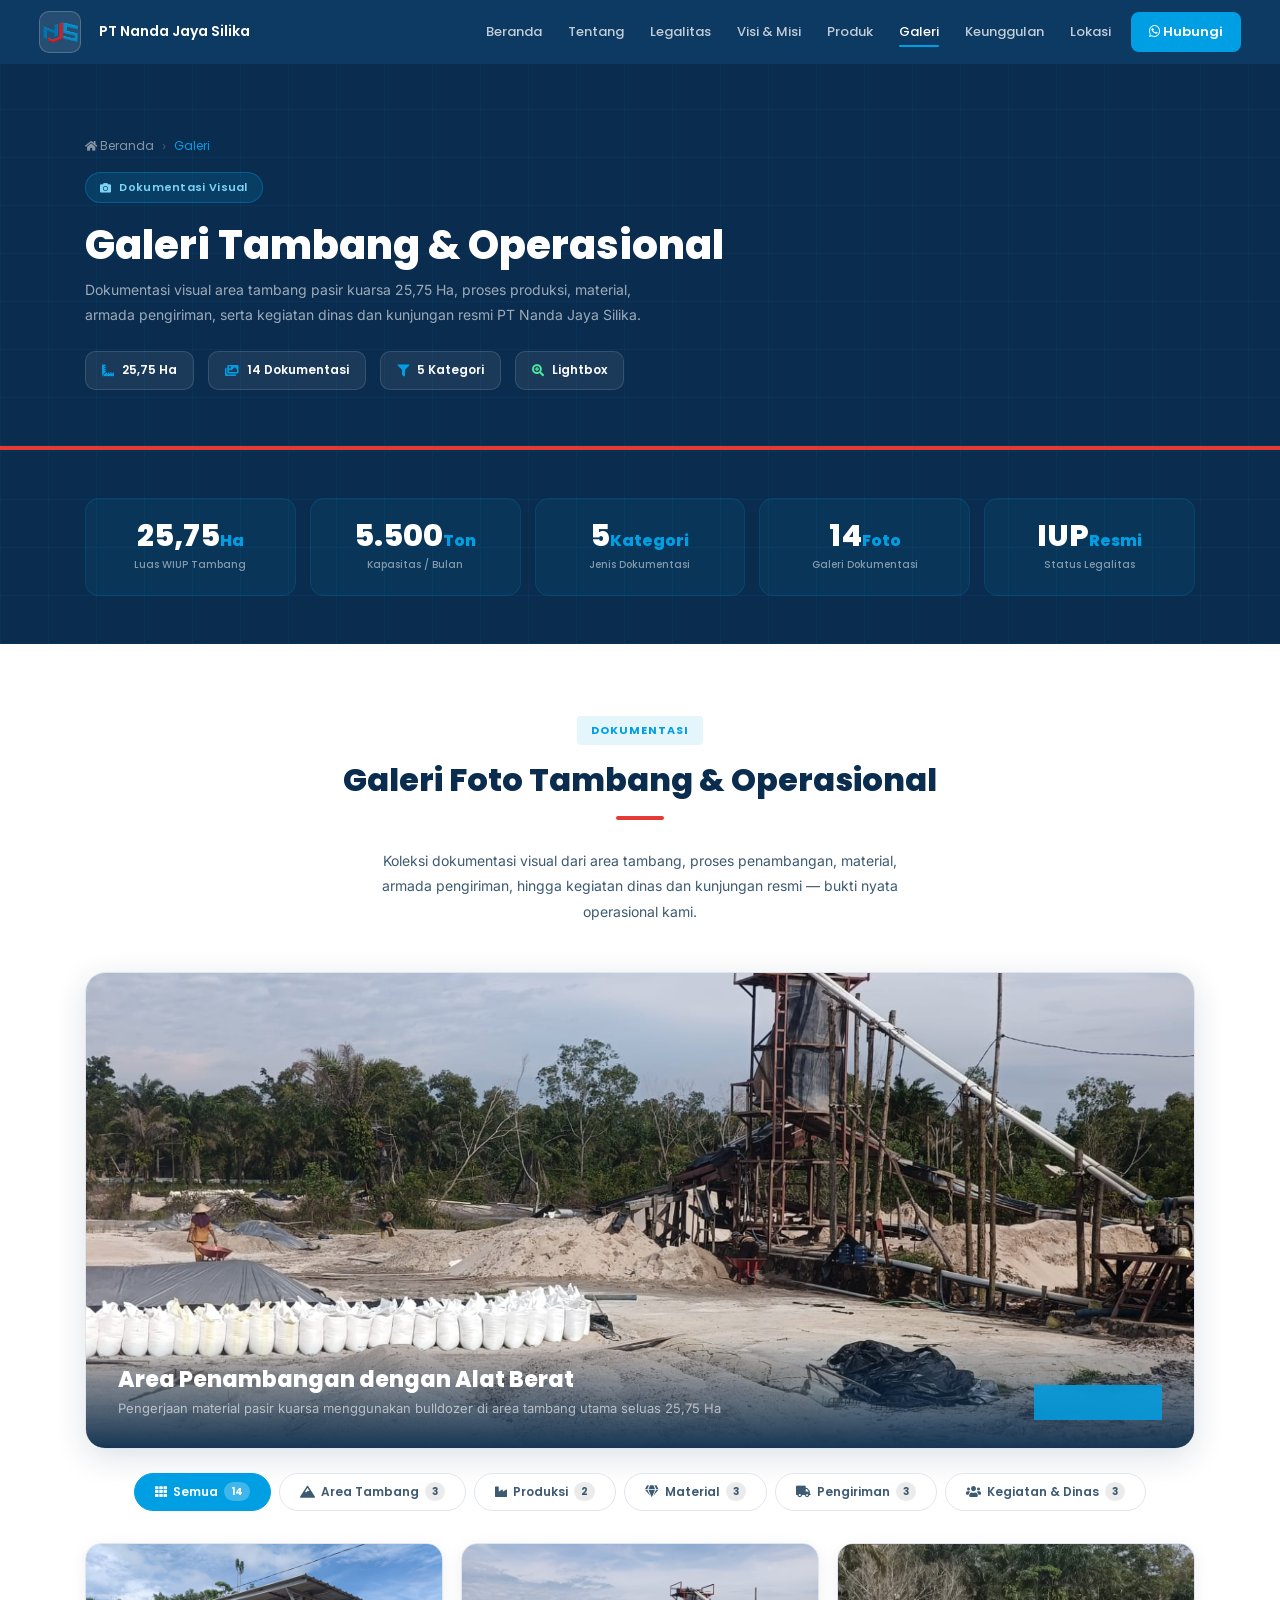
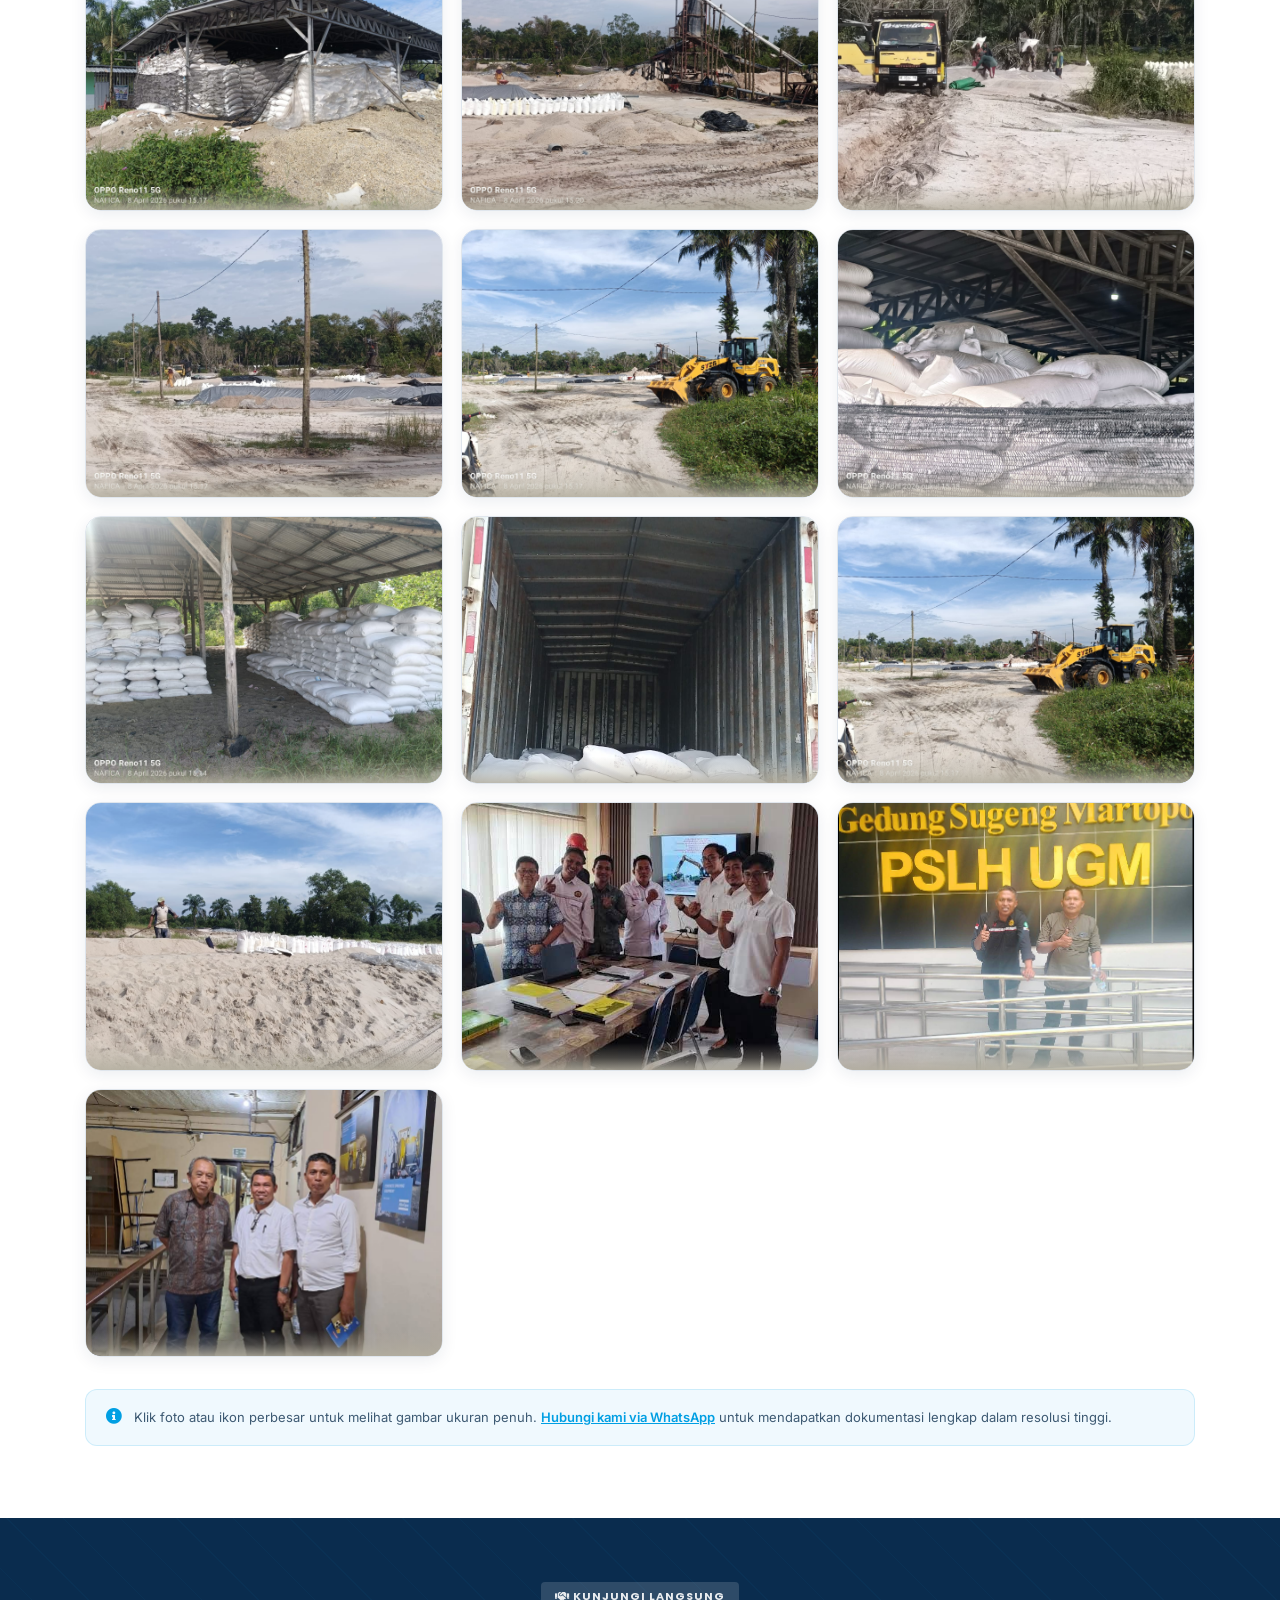
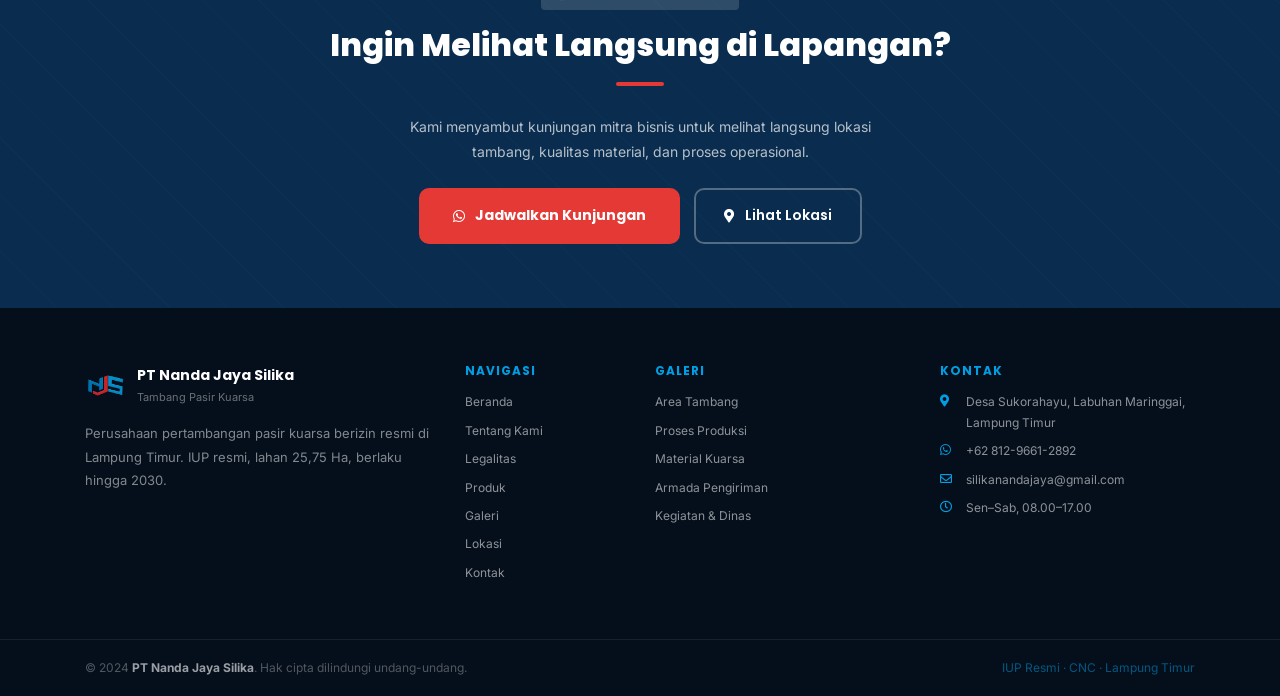
==== commit 55170a83: "img-zoom" ====
--- a/galeri.html
+++ b/galeri.html
@@ -91,7 +91,7 @@
 .gal-stat-val span{font-size:clamp(12px,1.8vw,16px);color:var(--blue)}
 .gal-stat-label{font-size:10px;color:rgba(255,255,255,.5);margin-top:5px;font-family:var(--fh);font-weight:500}
 
-.gal-featured{border-radius:20px;overflow:hidden;position:relative;box-shadow:var(--sm);border:1px solid var(--gray-mid);cursor:pointer;transition:all .4s ease}
+.gal-featured{border-radius:20px;overflow:hidden;position:relative;box-shadow:var(--sm);border:1px solid var(--gray-mid);cursor:pointer;transition:opacity .3s ease,transform .4s ease,box-shadow .3s ease}
 .gal-featured:hover{transform:translateY(-4px);box-shadow:0 12px 40px rgba(10,44,78,.2)}
 .gal-featured img{width:100%;aspect-ratio:21/9;object-fit:cover;object-position:center 42%;display:block;transition:transform .6s ease}
 .gal-featured:hover img{transform:scale(1.03)}
@@ -111,7 +111,7 @@
 .gal-filter-btn.active .gal-count{background:rgba(255,255,255,.25)}
 
 .gal-grid{display:grid;grid-template-columns:repeat(3,1fr);gap:18px}
-.gal-item{position:relative;border-radius:16px;overflow:hidden;cursor:pointer;border:1px solid var(--gray-mid);box-shadow:var(--ss);transition:opacity .4s ease,transform .4s ease,box-shadow .3s ease,border-color .3s ease;aspect-ratio:4/3}
+.gal-item{position:relative;border-radius:16px;overflow:hidden;cursor:pointer;border:1px solid var(--gray-mid);box-shadow:var(--ss);aspect-ratio:4/3}
 .gal-item:hover{transform:translateY(-4px);box-shadow:var(--sm);border-color:transparent}
 .gal-item img{width:100%;height:100%;object-fit:cover;object-position:center 42%;display:block;transition:transform .5s ease}
 .gal-item:hover img{transform:scale(1.06)}
@@ -279,7 +279,7 @@
             <p class="page-hero-sub anim-up" style="animation-delay:.15s">Dokumentasi visual area tambang pasir kuarsa 25,75 Ha, proses produksi, material, armada pengiriman, serta kegiatan dinas dan kunjungan resmi PT Nanda Jaya Silika.</p>
             <div class="trust-row anim-up" style="animation-delay:.2s">
                 <div class="trust-badge"><i class="fas fa-ruler-combined"></i> 25,75 Ha</div>
-                <div class="trust-badge"><i class="fas fa-images"></i> 16 Dokumentasi</div>
+                <div class="trust-badge"><i class="fas fa-images"></i> 14 Dokumentasi</div>
                 <div class="trust-badge"><i class="fas fa-filter"></i> 5 Kategori</div>
                 <div class="trust-badge"><i class="fas fa-search-plus t-green"></i> Lightbox</div>
             </div>
@@ -304,7 +304,7 @@
                 <div class="gal-stat-label">Jenis Dokumentasi</div>
             </div>
             <div class="gal-stat anim-up" style="animation-delay:.18s">
-                <div class="gal-stat-val">16<span>Foto</span></div>
+                <div class="gal-stat-val">14<span>Foto</span></div>
                 <div class="gal-stat-label">Galeri Dokumentasi</div>
             </div>
             <div class="gal-stat anim-up" style="animation-delay:.24s">
@@ -339,10 +339,10 @@
 
         <!-- Filter bar -->
         <div class="gal-filter-bar anim-up" id="galFilterBar">
-            <button class="gal-filter-btn active" data-filter="all"><i class="fas fa-th"></i> Semua <span class="gal-count">16</span></button>
+            <button class="gal-filter-btn active" data-filter="all"><i class="fas fa-th"></i> Semua <span class="gal-count">14</span></button>
             <button class="gal-filter-btn" data-filter="tambang"><i class="fas fa-mountain"></i> Area Tambang <span class="gal-count">3</span></button>
             <button class="gal-filter-btn" data-filter="produksi"><i class="fas fa-industry"></i> Produksi <span class="gal-count">2</span></button>
-            <button class="gal-filter-btn" data-filter="material"><i class="fas fa-gem"></i> Material <span class="gal-count">4</span></button>
+            <button class="gal-filter-btn" data-filter="material"><i class="fas fa-gem"></i> Material <span class="gal-count">3</span></button>
             <button class="gal-filter-btn" data-filter="pengiriman"><i class="fas fa-truck"></i> Pengiriman <span class="gal-count">3</span></button>
             <button class="gal-filter-btn" data-filter="dinas"><i class="fas fa-users"></i> Kegiatan & Dinas <span class="gal-count">3</span></button>
         </div>
@@ -374,20 +374,8 @@
                 </div>
             </div>
 
-            <!-- 3 - Material -->
-            <!-- <div class="gal-item" data-gal-idx="3" data-cat="material">
-                <img src="img/pasir.png" alt="Tumpukan Pasir Kuarsa Mentah" loading="lazy">
-                <div class="gal-wm-cover"></div>
-                <div class="gal-overlay">
-                    <div class="gal-zoom"><i class="fas fa-search-plus"></i></div>
-                    <div class="gal-overlay-cat"><i class="fas fa-gem"></i> Material</div>
-                    <h4>Tumpukan Pasir Kuarsa Mentah</h4>
-                    <p>Material segar dari area penambangan siap diproses</p>
-                </div>
-            </div> -->
-
-            <!-- 4 - Pengiriman -->
-            <div class="gal-item" data-gal-idx="4" data-cat="pengiriman">
+            <!-- 3 - Pengiriman -->
+            <div class="gal-item" data-gal-idx="3" data-cat="pengiriman">
                 <img src="img/image.png" alt="Armada Dump Truck Tambang" loading="lazy">
                 <div class="gal-wm-cover"></div>
                 <div class="gal-overlay">
@@ -398,8 +386,8 @@
                 </div>
             </div>
 
-            <!-- 5 - Produksi -->
-            <div class="gal-item" data-gal-idx="5" data-cat="produksi">
+            <!-- 4 - Produksi -->
+            <div class="gal-item" data-gal-idx="4" data-cat="produksi">
                 <img src="img/lapangan.jpeg" alt="Area Penyaringan & Screening" loading="lazy">
                 <div class="gal-wm-cover"></div>
                 <div class="gal-overlay">
@@ -410,8 +398,8 @@
                 </div>
             </div>
 
-            <!-- 6 - Pengiriman -->
-            <div class="gal-item" data-gal-idx="6" data-cat="pengiriman">
+            <!-- 5 - Pengiriman -->
+            <div class="gal-item" data-gal-idx="5" data-cat="pengiriman">
                 <img src="img/beko.jpeg" alt="Proses Loading Material" loading="lazy">
                 <div class="gal-wm-cover"></div>
                 <div class="gal-overlay">
@@ -422,8 +410,8 @@
                 </div>
             </div>
 
-            <!-- 7 - Material -->
-            <div class="gal-item" data-gal-idx="7" data-cat="material">
+            <!-- 6 - Material -->
+            <div class="gal-item" data-gal-idx="6" data-cat="material">
                 <img src="img/stokzoom.jpeg" alt="Material Kemas Karung di Gudang" loading="lazy">
                 <div class="gal-wm-cover"></div>
                 <div class="gal-overlay">
@@ -434,8 +422,8 @@
                 </div>
             </div>
 
-            <!-- 8 - Material -->
-            <div class="gal-item" data-gal-idx="8" data-cat="material">
+            <!-- 7 - Material -->
+            <div class="gal-item" data-gal-idx="7" data-cat="material">
                 <img src="img/stok.jpeg" alt="Area Gudang Penyimpanan" loading="lazy">
                 <div class="gal-wm-cover"></div>
                 <div class="gal-overlay">
@@ -446,8 +434,8 @@
                 </div>
             </div>
 
-            <!-- 9 - Pengiriman -->
-            <div class="gal-item" data-gal-idx="9" data-cat="pengiriman">
+            <!-- 8 - Pengiriman -->
+            <div class="gal-item" data-gal-idx="8" data-cat="pengiriman">
                 <img src="img/logistik.jpeg" alt="Proses Pengangkutan Material" loading="lazy">
                 <div class="gal-wm-cover"></div>
                 <div class="gal-overlay">
@@ -458,8 +446,8 @@
                 </div>
             </div>
 
-            <!-- 10 - Area Tambang -->
-            <div class="gal-item" data-gal-idx="10" data-cat="tambang">
+            <!-- 9 - Area Tambang -->
+            <div class="gal-item" data-gal-idx="9" data-cat="tambang">
                 <img src="img/beko.jpeg" alt="Kendaraan Operasional Tambang" loading="lazy">
                 <div class="gal-wm-cover"></div>
                 <div class="gal-overlay">
@@ -470,8 +458,8 @@
                 </div>
             </div>
 
-            <!-- 11 - Material -->
-            <div class="gal-item" data-gal-idx="11" data-cat="material">
+            <!-- 10 - Material -->
+            <div class="gal-item" data-gal-idx="10" data-cat="material">
                 <img src="img/pasir.png" alt="Tumpukan Pasir Kuarsa Hasil Tambang" loading="lazy">
                 <div class="gal-wm-cover"></div>
                 <div class="gal-overlay">
@@ -482,8 +470,8 @@
                 </div>
             </div>
 
-            <!-- ═══ 12 - KEGIATAN & DINAS ═══ -->
-            <div class="gal-item" data-gal-idx="12" data-cat="dinas">
+            <!-- 11 - KEGIATAN & DINAS -->
+            <div class="gal-item" data-gal-idx="11" data-cat="dinas">
                 <img src="img/fotobersama.jpeg" alt="Kunjungan Dinas & Inspeksi Lapangan" loading="lazy">
                 <div class="gal-wm-cover"></div>
                 <div class="gal-overlay">
@@ -494,8 +482,8 @@
                 </div>
             </div>
 
-            <!-- ═══ 13 - KEGIATAN & DINAS ═══ -->
-            <div class="gal-item" data-gal-idx="13" data-cat="dinas">
+            <!-- 12 - KEGIATAN & DINAS -->
+            <div class="gal-item" data-gal-idx="12" data-cat="dinas">
                 <img src="img/ugm.png" alt="Peninjauan Area Tambang Bersama Tim" loading="lazy">
                 <div class="gal-wm-cover"></div>
                 <div class="gal-overlay">
@@ -506,8 +494,8 @@
                 </div>
             </div>
 
-            <!-- ═══ 14 - KEGIATAN & DINAS ═══ -->
-            <div class="gal-item" data-gal-idx="14" data-cat="dinas">
+            <!-- 13 - KEGIATAN & DINAS -->
+            <div class="gal-item" data-gal-idx="13" data-cat="dinas">
                 <img src="img/fotober3(2).png" alt="Rapat Koordinasi di Lokasi Tambang" loading="lazy">
                 <div class="gal-wm-cover"></div>
                 <div class="gal-overlay">
@@ -626,7 +614,7 @@
         <div class="lb-cat-badge" id="lbCat"></div>
         <h4 id="lbTitle"></h4>
         <p id="lbDesc"></p>
-        <div class="lb-counter" id="lbCounter"><span>1</span> / 16</div>
+        <div class="lb-counter" id="lbCounter"><span>1</span> / 14</div>
     </div>
 </div>
 
@@ -642,26 +630,36 @@
 (function(){
 "use strict";
 
-/* ===== DATA GALERI (SINKRON DENGAN HTML) ===== */
+/* ===== DATA GALERI — PATH SINKRON PERSIS DENGAN HTML <img src> ===== */
 var galData = [
     /* 0 - Featured */
     { src:'img/pasiralatberat.jpeg', cat:'tambang', title:'Area Penambangan dengan Alat Berat', desc:'Pengerjaan material pasir kuarsa menggunakan bulldozer di area tambang utama seluas 25,75 Ha' },
-    /* 1-11 Grid existing */
-    { src:'img/lapangan.jpeg', cat:'tambang', title:'Area Stockpile Material', desc:'Penumpukan material pasir kuarsa skala besar sebelum proses distribusi' },
-    { src:'img/tumpukan-pasir.jpeg', cat:'produksi', title:'Proses Pemecahan Material', desc:'Pemecahan dan penghalusan material pasir kuarsa di area produksi' },
-    { src:'img/stok-pasir-mentah.jpeg', cat:'material', title:'Tumpukan Pasir Kuarsa Mentah', desc:'Material segar dari area penambangan yang siap diproses lebih lanjut' },
-    { src:'img/dump-truck-tambang.jpeg', cat:'pengiriman', title:'Armada Dump Truck Tambang', desc:'Kendaraan pengangkut material untuk distribusi internal di area tambang' },
-    { src:'img/pasir-halus-produksi.jpeg', cat:'produksi', title:'Area Penyaringan & Screening', desc:'Proses ayakan material pasir kuarsa sesuai ukuran mesh yang ditentukan' },
-    { src:'img/loading-beko.jpeg', cat:'pengiriman', title:'Proses Loading Material', desc:'Pemuatan pasir kuarsa ke kendaraan pengangkut untuk dikirim ke pelanggan' },
-    { src:'img/stok-karung-gudang.jpeg', cat:'material', title:'Material Kemas Karung di Gudang', desc:'Pasir kuarsa dikemas dalam karung siap distribusi ke pelanggan' },
-    { src:'img/stokgudang.jpeg', cat:'material', title:'Area Gudang Penyimpanan', desc:'Penyimpanan material dalam jumlah besar sebelum dikirim ke pelanggan' },
-    { src:'img/logistik-pengiriman.jpeg', cat:'pengiriman', title:'Proses Pengangkutan Material', desc:'Pemuatan pasir kuarsa ke truk pengangkut untuk pengiriman ke lokasi proyek' },
-    { src:'img/kendaraan-operasional.jpeg', cat:'tambang', title:'Kendaraan Operasional Tambang', desc:'Armada operasional yang mendukung kegiatan penambangan harian' },
-    { src:'img/tumpukan-pasir-terbuka.jpeg', cat:'material', title:'Tumpukan Pasir Kuarsa Hasil Tambang', desc:'Material pasir kuarsa segar dari area penambangan ditumpukan terbuka' },
-    /* 12-14 KEGIATAN & DINAS (BARU) */
-    { src:'img/kunjungan-dinas-inspeksi.jpeg', cat:'dinas', title:'Kunjungan Dinas & Inspeksi Lapangan', desc:'Tim instansi terkait melakukan inspeksi langsung ke area operasional tambang pasir kuarsa' },
-    { src:'img/peninjauan-area-tambang.jpeg', cat:'dinas', title:'Peninjauan Area Tambang Bersama Tim', desc:'Rombongan melakukan peninjauan langsung ke lokasi penambangan pasir kuarsa di Lampung Timur' },
-    { src:'img/rapat-koordinasi-tambang.jpeg', cat:'dinas', title:'Rapat Koordinasi di Lokasi Tambang', desc:'Diskusi dan koordinasi operasional bersama tim lapangan dan manajemen di lokasi tambang' }
+    /* 1 - Grid: stokgudang.jpeg */
+    { src:'img/stokgudang.jpeg', cat:'tambang', title:'Area Stockpile Material', desc:'Penumpukan material pasir kuarsa skala besar sebelum distribusi' },
+    /* 2 - Grid: pasiralatberat.jpeg */
+    { src:'img/pasiralatberat.jpeg', cat:'produksi', title:'Proses Pemecahan Material', desc:'Pemecahan dan penghalusan material pasir kuarsa di area produksi' },
+    /* 3 - Grid: image.png */
+    { src:'img/image.png', cat:'pengiriman', title:'Armada Dump Truck Tambang', desc:'Kendaraan pengangkut material untuk distribusi internal' },
+    /* 4 - Grid: lapangan.jpeg */
+    { src:'img/lapangan.jpeg', cat:'produksi', title:'Area Penyaringan & Screening', desc:'Proses ayakan material sesuai ukuran mesh' },
+    /* 5 - Grid: beko.jpeg */
+    { src:'img/beko.jpeg', cat:'pengiriman', title:'Proses Loading Material', desc:'Pemuatan pasir kuarsa ke kendaraan pengangkut' },
+    /* 6 - Grid: stokzoom.jpeg */
+    { src:'img/stokzoom.jpeg', cat:'material', title:'Material Kemas Karung di Gudang', desc:'Pasir kuarsa dikemas dalam karung siap distribusi' },
+    /* 7 - Grid: stok.jpeg */
+    { src:'img/stok.jpeg', cat:'material', title:'Area Gudang Penyimpanan', desc:'Penyimpanan material dalam jumlah besar sebelum dikirim' },
+    /* 8 - Grid: logistik.jpeg */
+    { src:'img/logistik.jpeg', cat:'pengiriman', title:'Proses Pengangkutan Material', desc:'Pemuatan pasir kuarsa ke truk untuk pengiriman ke pelanggan' },
+    /* 9 - Grid: beko.jpeg */
+    { src:'img/beko.jpeg', cat:'tambang', title:'Kendaraan Operasional Tambang', desc:'Armada pendukung kegiatan penambangan harian' },
+    /* 10 - Grid: pasir.png */
+    { src:'img/pasir.png', cat:'material', title:'Tumpukan Pasir Kuarsa Hasil Tambang', desc:'Material segar dari area penambangan ditumpukan terbuka' },
+    /* 11 - Grid: fotobersama.jpeg */
+    { src:'img/fotobersama.jpeg', cat:'dinas', title:'Kunjungan Dinas & Inspeksi Lapangan', desc:'Tim instansi terkait melakukan inspeksi langsung ke area operasional tambang' },
+    /* 12 - Grid: ugm.png */
+    { src:'img/ugm.png', cat:'dinas', title:'Peninjauan Area Tambang Bersama Tim', desc:'Rombongan melakukan peninjauan langsung ke lokasi penambangan pasir kuarsa' },
+    /* 13 - Grid: fotober3(2).png */
+    { src:'img/fotober3(2).png', cat:'dinas', title:'Rapat Koordinasi di Lokasi Tambang', desc:'Diskusi dan koordinasi operasional bersama tim lapangan dan manajemen' }
 ];
 
 var catLabels = { tambang:'Area Tambang', produksi:'Proses Produksi', material:'Material', pengiriman:'Pengiriman', dinas:'Kegiatan & Dinas' };
@@ -732,50 +730,82 @@
     if(btt)btt.addEventListener("click",function(e){e.preventDefault();window.scrollTo({top:0,behavior:"smooth"});});
 }
 
-/* ===== GALLERY FILTER (SMOOTH) ===== */
+/* ===== GALLERY FILTER (SMOOTH — tanpa layout jump) ===== */
 function initGalleryFilter(){
-    var filterBtns=document.querySelectorAll(".gal-filter-btn");
-    var galItems=document.querySelectorAll("#galGrid .gal-item");
-    var featuredEl=document.getElementById("galFeatured");
-    var isFiltering=false;
+    var filterBtns = document.querySelectorAll(".gal-filter-btn");
+    var galItems = document.querySelectorAll("#galGrid .gal-item");
+    var featuredEl = document.getElementById("galFeatured");
+    var galGrid = document.getElementById("galGrid");
+    var isFiltering = false;
 
     function updateCounts(){
-        var c={all:galData.length};
-        galData.forEach(function(d){c[d.cat]=(c[d.cat]||0)+1;});
+        var c = { all: galData.length };
+        galData.forEach(function(d){ c[d.cat] = (c[d.cat]||0) + 1; });
         filterBtns.forEach(function(b){
-            var f=b.dataset.filter,el=b.querySelector(".gal-count");
-            if(el)el.textContent=c[f]||0;
+            var f = b.dataset.filter, el = b.querySelector(".gal-count");
+            if(el) el.textContent = c[f] || 0;
         });
     }
     updateCounts();
 
     filterBtns.forEach(function(btn){
-        btn.addEventListener("click",function(){
-            if(isFiltering)return;isFiltering=true;
-            filterBtns.forEach(function(b){b.classList.remove("active");});
+        btn.addEventListener("click", function(){
+            if(isFiltering) return;
+            isFiltering = true;
+            filterBtns.forEach(function(b){ b.classList.remove("active"); });
             btn.classList.add("active");
-            var filter=btn.dataset.filter;
-
+            var filter = btn.dataset.filter;
+
+            /* --- FASE 1: Fade out SEMUA item sekaligus (tanpa stagger) --- */
             galItems.forEach(function(item){
-                var m=(filter==="all"||item.dataset.cat===filter);
-                if(!m){item.style.opacity="0";item.style.transform="scale(0.92) translateY(12px)";}
+                item.style.transition = 'opacity .18s ease, transform .18s ease';
+                item.style.opacity = '0';
+                item.style.transform = 'scale(0.96)';
             });
             if(featuredEl){
-                var fm=(filter==="all"||featuredEl.dataset.cat===filter);
-                if(!fm){featuredEl.style.opacity="0";featuredEl.style.transform="translateY(-8px)";featuredEl.style.transition="opacity .3s ease,transform .3s ease";}
-                else{featuredEl.style.opacity="1";featuredEl.style.transform="";featuredEl.style.transition="opacity .4s ease,transform .4s ease";}
+                featuredEl.style.transition = 'opacity .18s ease';
+                featuredEl.style.opacity = '0';
             }
+
+            /* --- FASE 2: Setelah fade out selesai, ubah display --- */
             setTimeout(function(){
                 galItems.forEach(function(item){
-                    var m=(filter==="all"||item.dataset.cat===filter);
-                    if(!m){item.style.display="none";}
-                    else{item.style.display="";item.style.opacity="0";item.style.transform="translateY(20px) scale(0.97)";}
+                    var match = (filter === "all" || item.dataset.cat === filter);
+                    item.style.display = match ? '' : 'none';
+                    /* Reset transform tapi tetap opacity 0 supaya bisa animate masuk */
+                    if(match){
+                        item.style.transform = 'translateY(12px) scale(0.97)';
+                    }
                 });
-                if(featuredEl){featuredEl.style.display=(filter==="all"||featuredEl.dataset.cat===filter)?"":"none";}
-                var vis=[];galItems.forEach(function(item){if(item.style.display!=="none")vis.push(item);});
-                vis.forEach(function(item,i){setTimeout(function(){item.style.opacity="1";item.style.transform="translateY(0) scale(1)";},i*55);});
-                setTimeout(function(){isFiltering=false;},vis.length*55+400);
-            },320);
+                if(featuredEl){
+                    var fm = (filter === "all" || featuredEl.dataset.cat === filter);
+                    featuredEl.style.display = fm ? '' : 'none';
+                }
+
+                /* Force reflow: browser hitung layout baru SEBELUM animate masuk */
+                void galGrid.offsetHeight;
+
+                /* --- FASE 3: Animate masuk dengan stagger halus --- */
+                var visible = [];
+                galItems.forEach(function(item){
+                    if(item.style.display !== 'none') visible.push(item);
+                });
+
+                visible.forEach(function(item, i){
+                    setTimeout(function(){
+                        item.style.transition = 'opacity .32s ease, transform .32s ease';
+                        item.style.opacity = '1';
+                        item.style.transform = 'translateY(0) scale(1)';
+                    }, i * 30);
+                });
+
+                if(featuredEl && featuredEl.style.display !== 'none'){
+                    featuredEl.style.transition = 'opacity .32s ease';
+                    featuredEl.style.opacity = '1';
+                }
+
+                setTimeout(function(){ isFiltering = false; }, visible.length * 30 + 380);
+            }, 200);
         });
     });
 }
